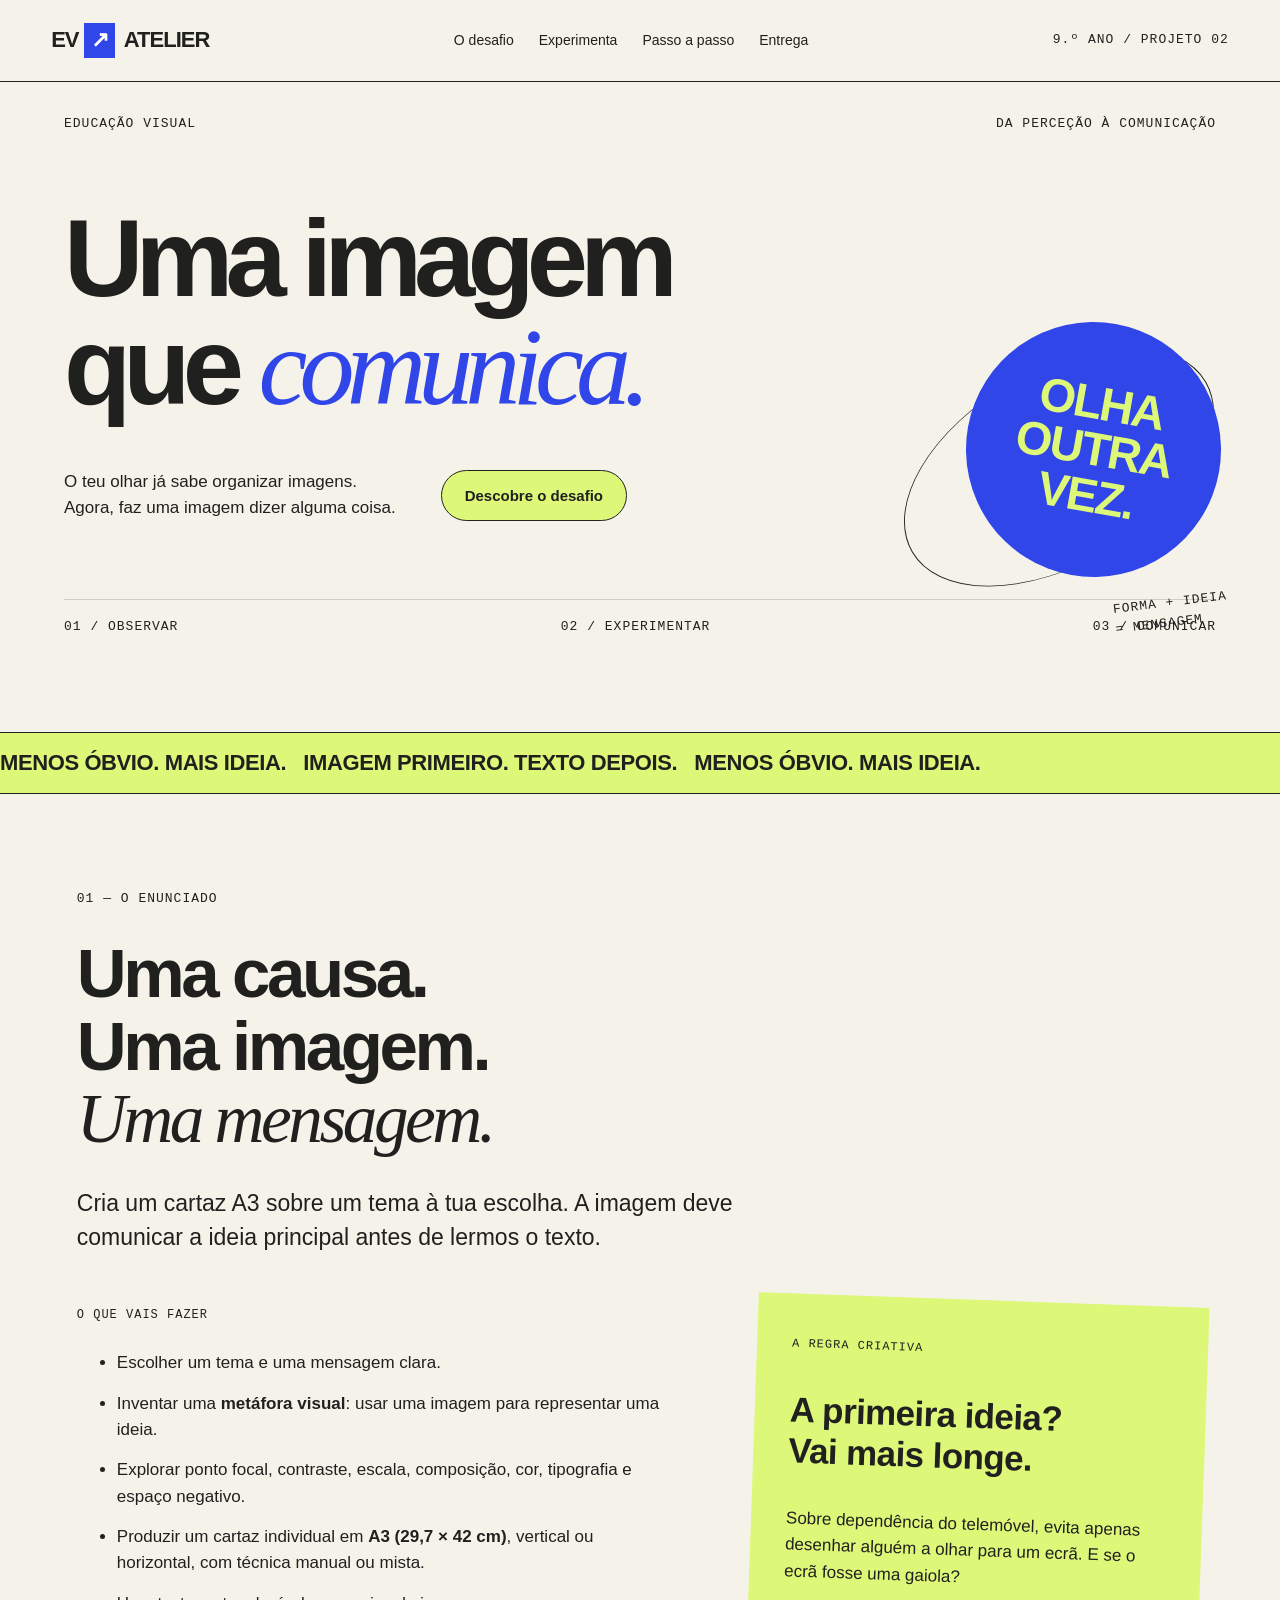
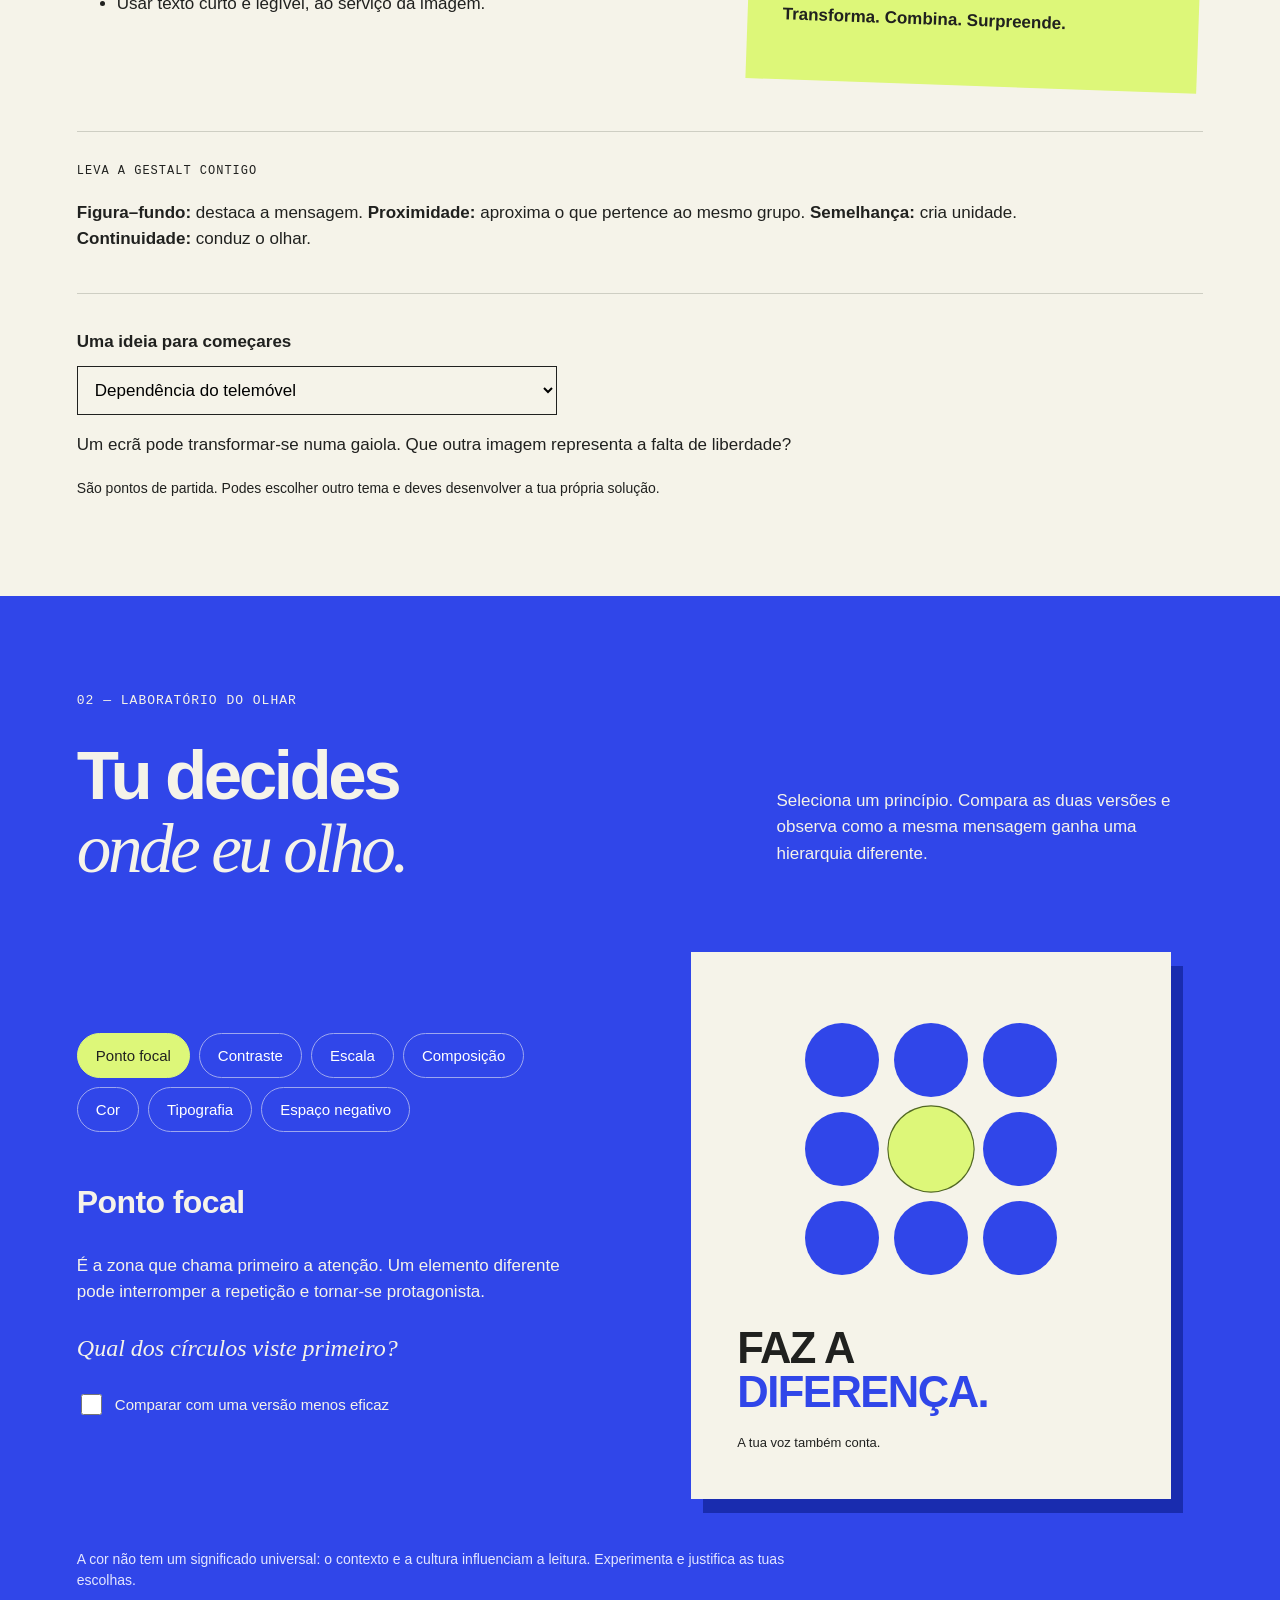
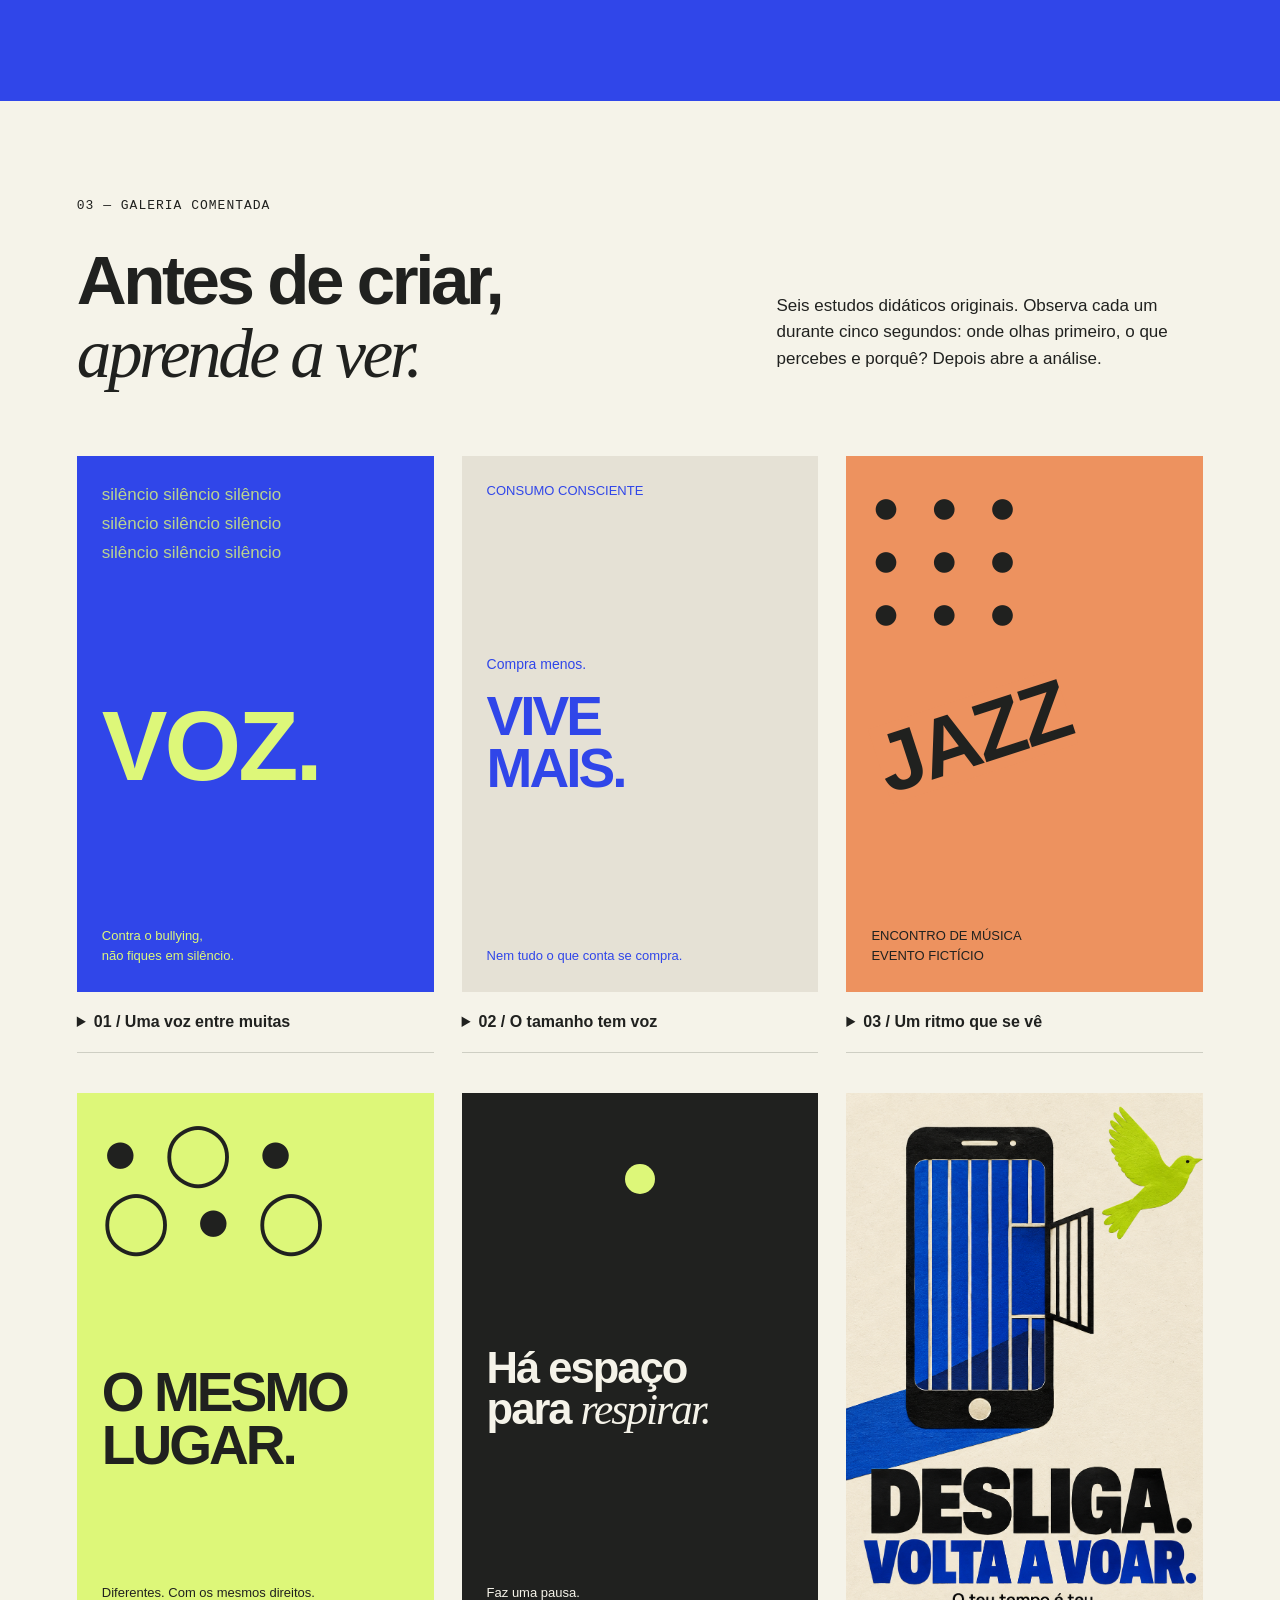
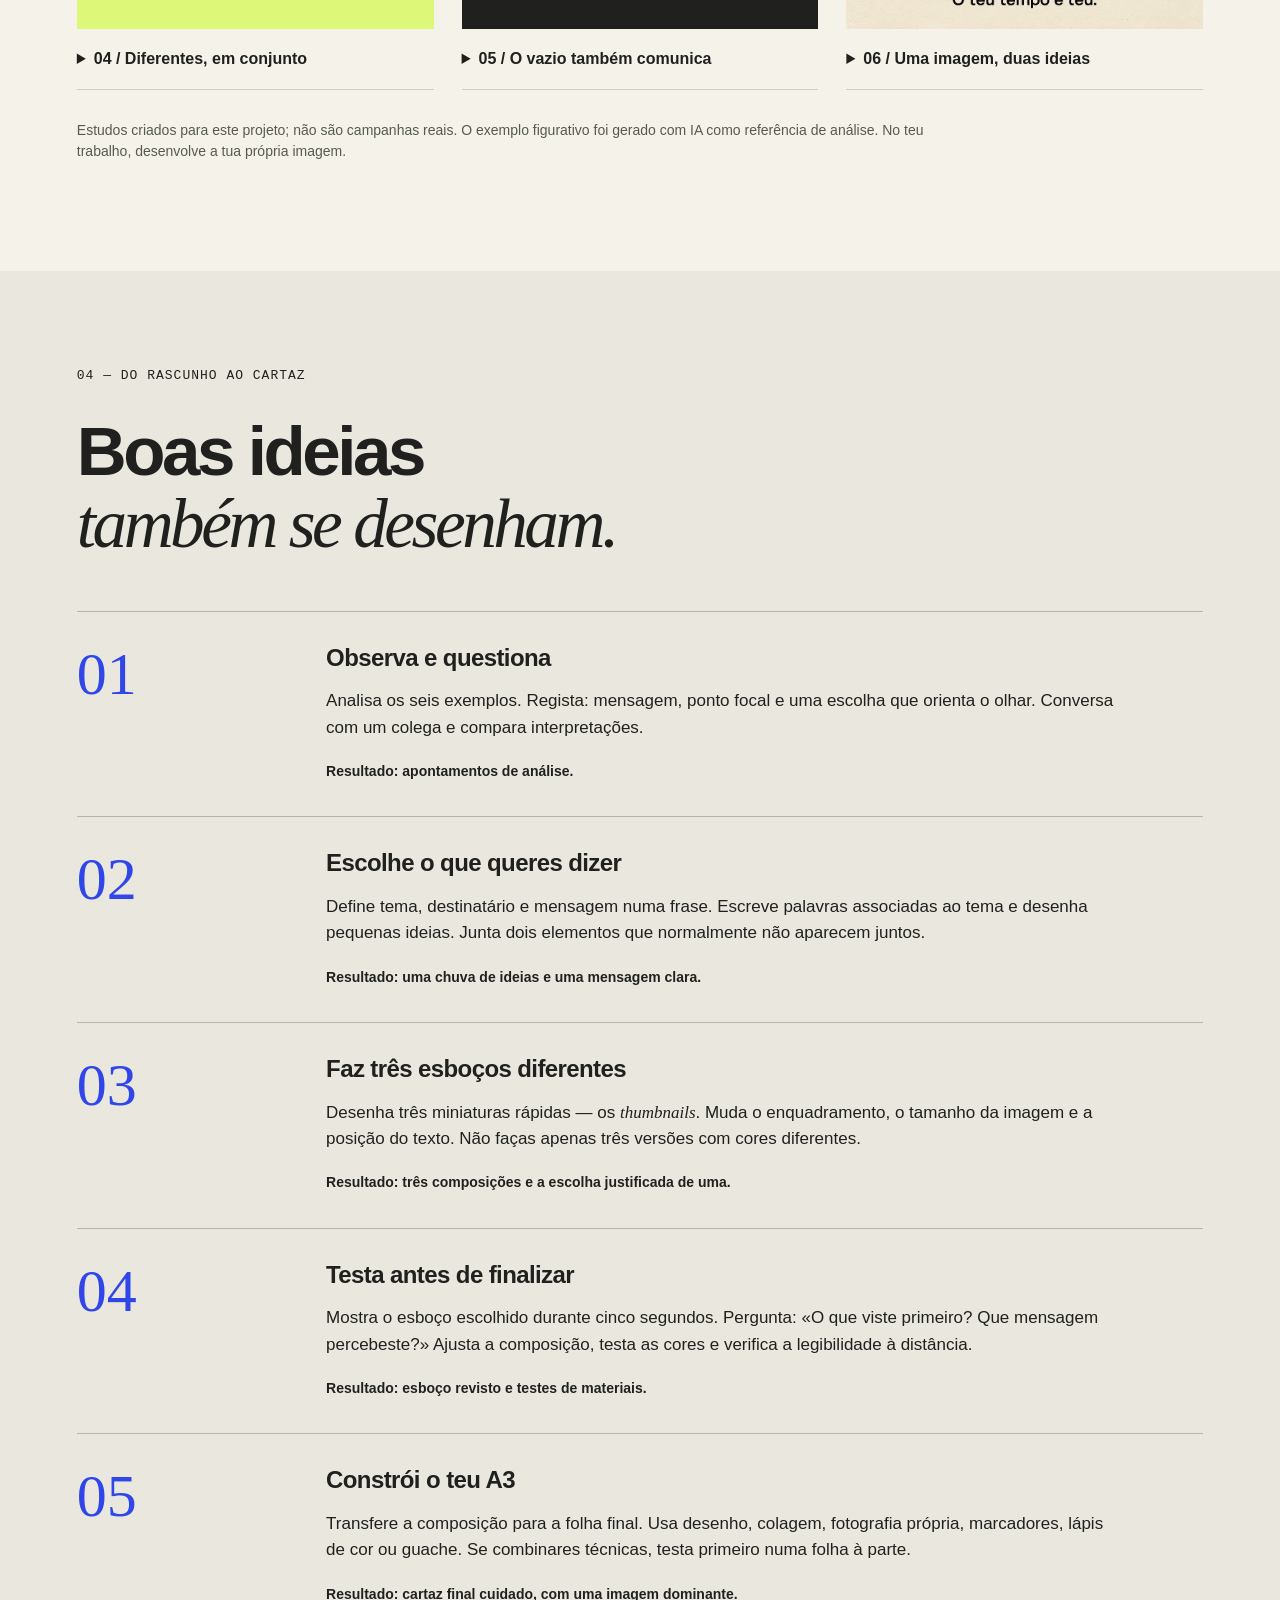
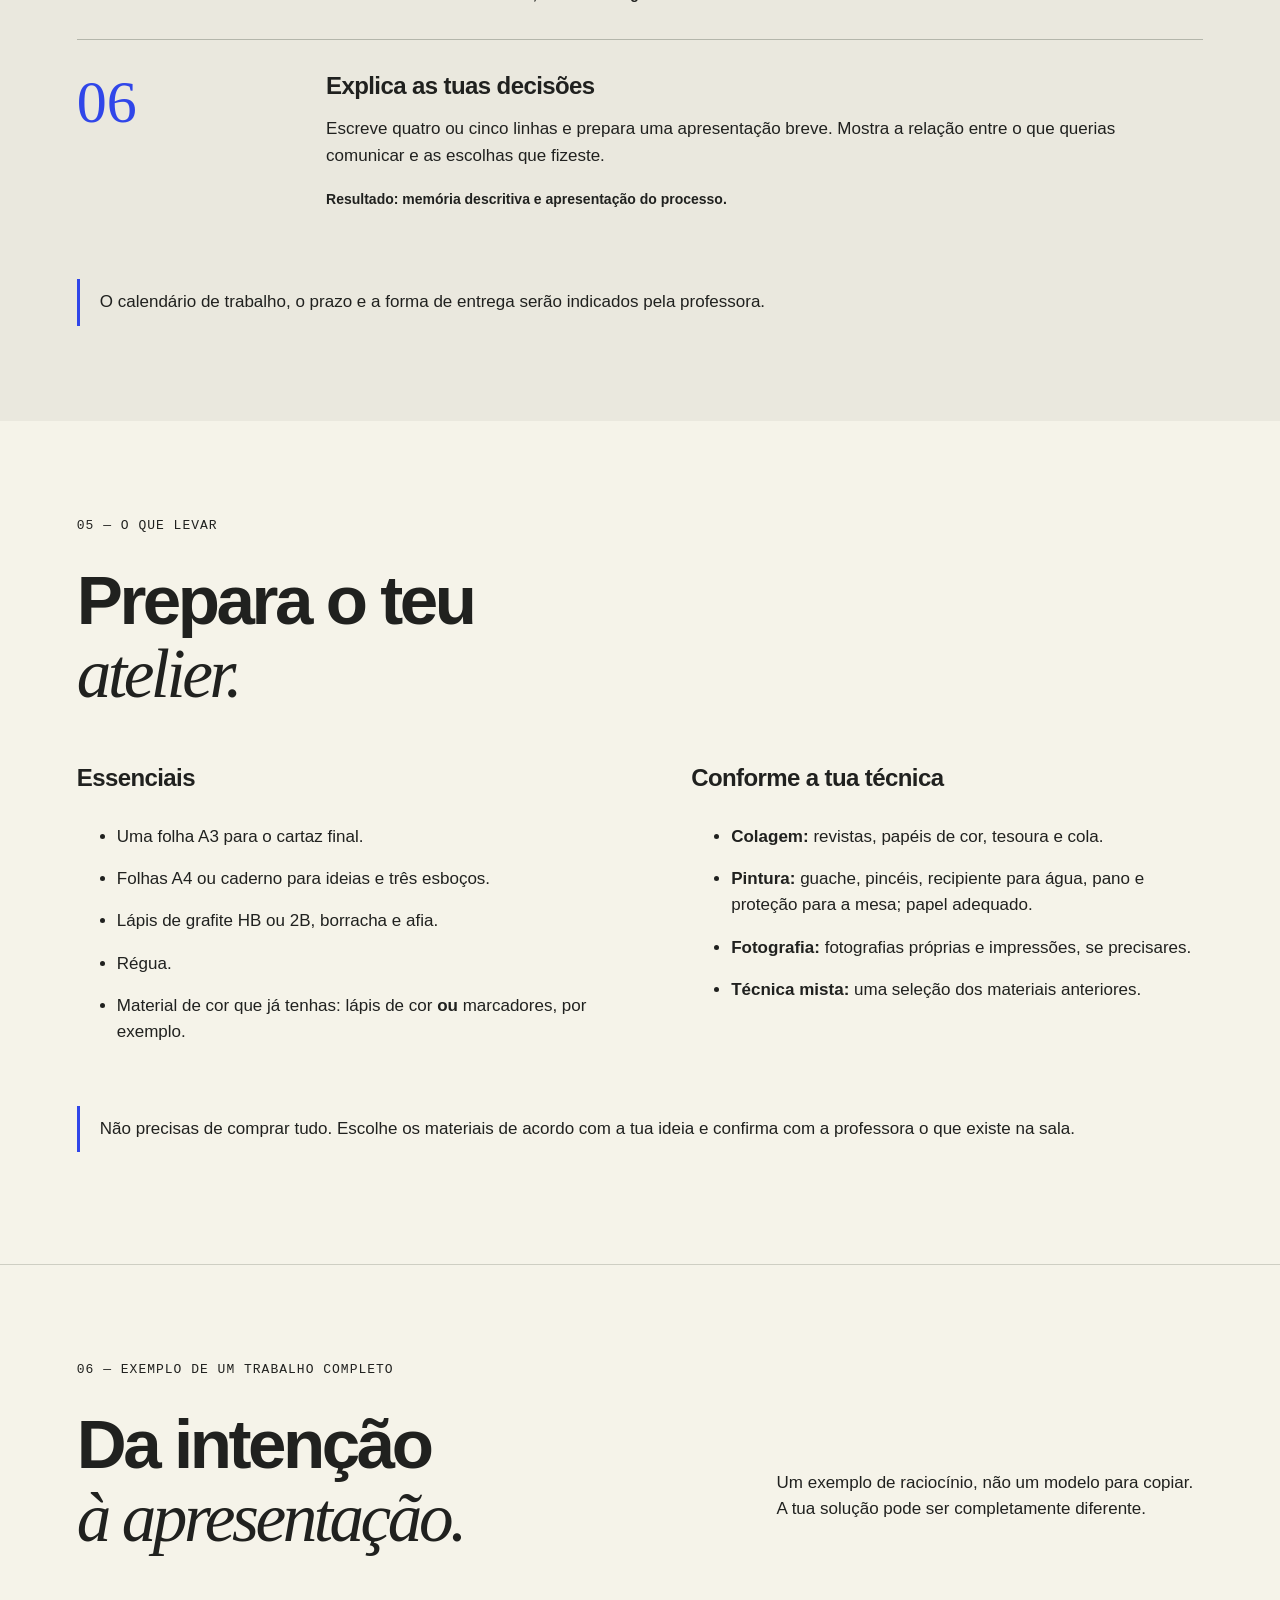
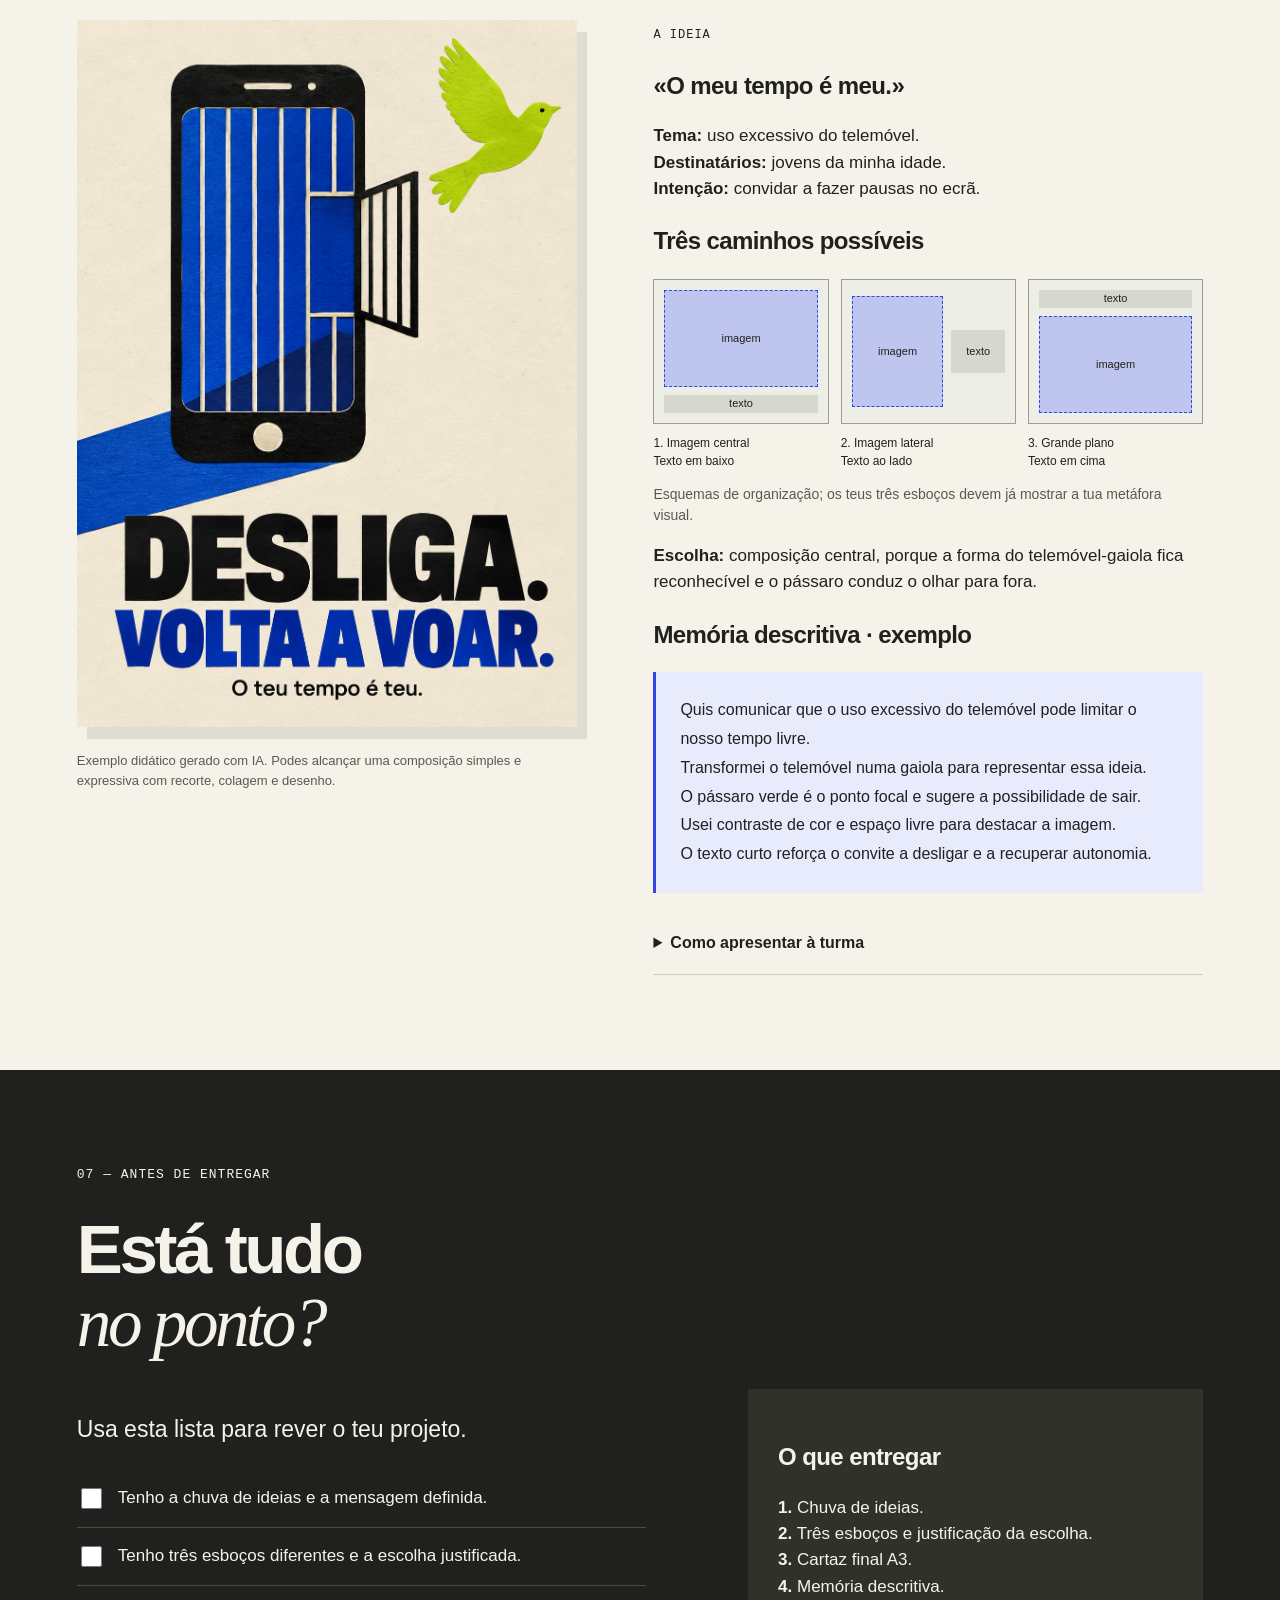
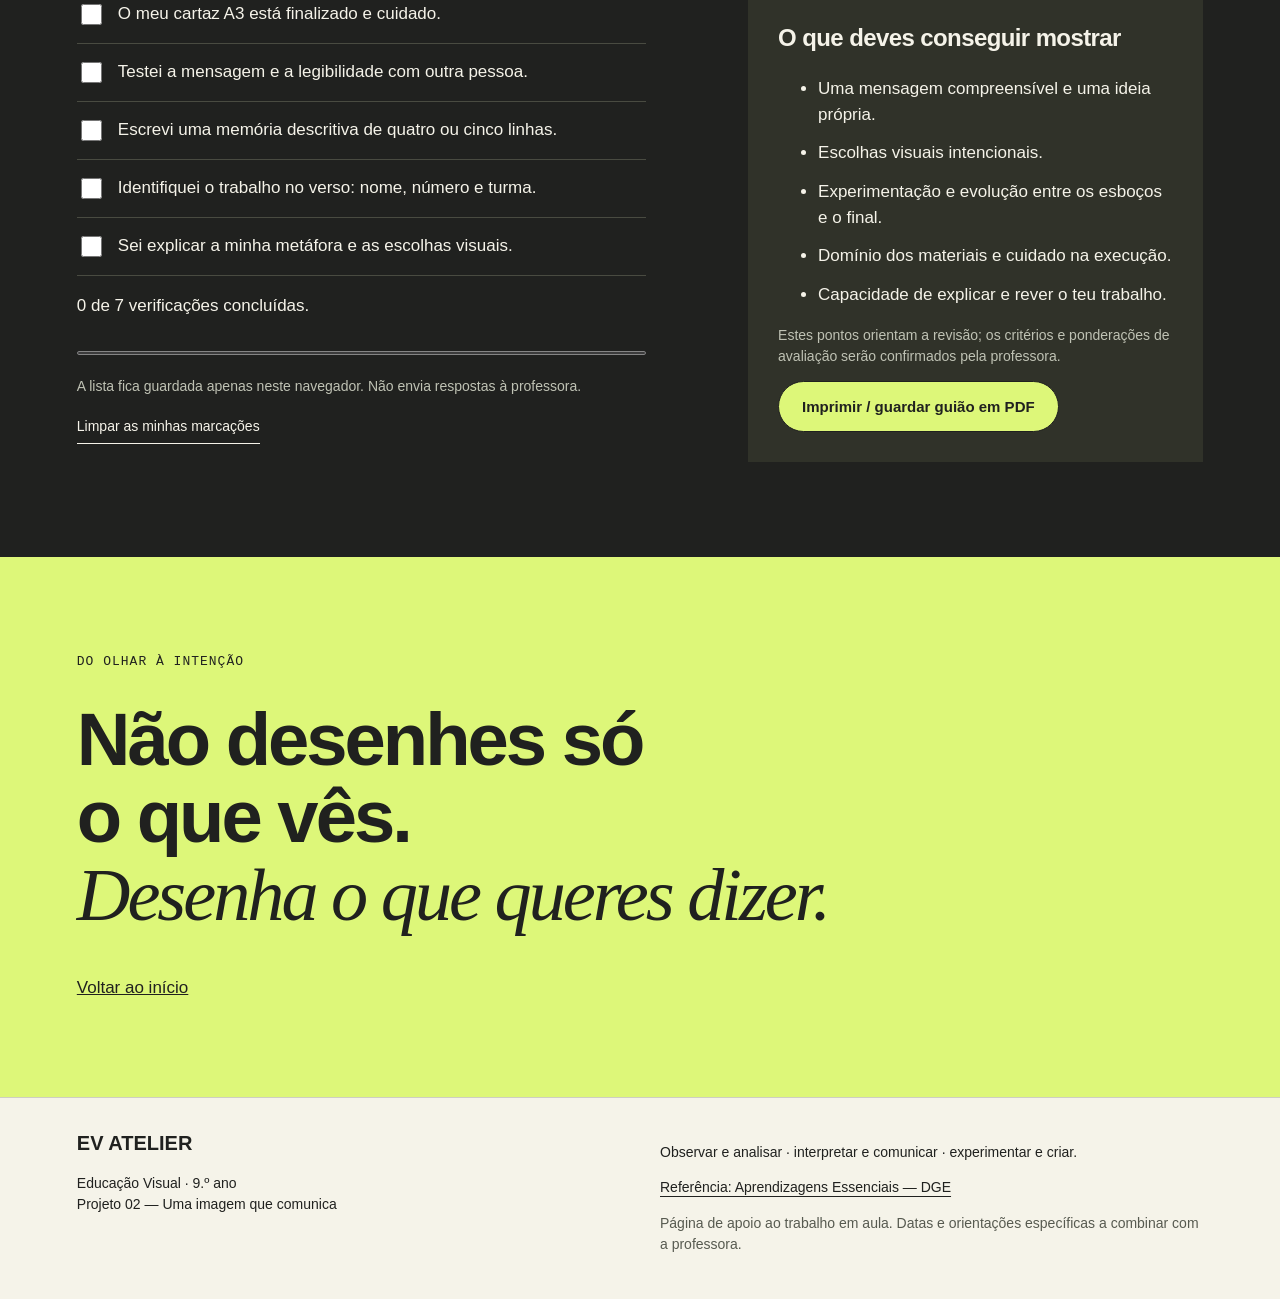
==== index.html @ 6bf54760 "Cria projeto interativo de comunicacao visual para o 9 ano" ====
<!doctype html><html lang="pt-PT"><head><meta charset="utf-8"><meta name="viewport" content="width=device-width, initial-scale=1"><meta name="description" content="Projeto de Educação Visual do 9.º ano: cria um cartaz com uma mensagem, explora a hierarquia visual e prepara a tua apresentação."><title>Uma imagem que comunica · EV 9.º</title><link rel="icon" href="data:image/svg+xml,%3Csvg xmlns='http://www.w3.org/2000/svg' viewBox='0 0 64 64'%3E%3Crect width='64' height='64' fill='%232f45ec'/%3E%3Ccircle cx='32' cy='32' r='17' fill='%23d8f36a'/%3E%3C/svg%3E"><link rel="stylesheet" href="style.css"><script src="app.js" defer></script></head><body><a class="skip" href="#desafio">Saltar para o enunciado</a><header><a class="brand" href="#inicio">EV<span>↗</span> ATELIER</a><nav aria-label="Navegação principal"><a href="#desafio">O desafio</a><a href="#laboratorio">Experimenta</a><a href="#percurso">Passo a passo</a><a href="#entrega">Entrega</a></nav><span class="year">9.º ANO / PROJETO 02</span></header><main><section id="inicio" class="hero"><div class="hero-meta"><span>EDUCAÇÃO VISUAL</span><span>DA PERCEÇÃO À COMUNICAÇÃO</span></div><h1>Uma imagem<br>que <em>comunica.</em></h1><div class="hero-bottom"><p>O teu olhar já sabe organizar imagens.<br>Agora, faz uma imagem dizer alguma coisa.</p><a class="button lime" href="#desafio">Descobre o desafio</a></div><div class="hero-art" aria-hidden="true"><span class="orbit"></span><span class="disc">OLHA<br>OUTRA<br>VEZ.</span><span class="small-note">FORMA + IDEIA<br>= MENSAGEM</span></div><div class="hero-foot"><span>01 / OBSERVAR</span><span>02 / EXPERIMENTAR</span><span>03 / COMUNICAR</span></div></section><div class="ticker" aria-hidden="true"><span>MENOS ÓBVIO. MAIS IDEIA. &nbsp; IMAGEM PRIMEIRO. TEXTO DEPOIS. &nbsp; MENOS ÓBVIO. MAIS IDEIA.</span></div><section id="desafio" class="section"><p class="eyebrow">01 — O ENUNCIADO</p><h2>Uma causa.<br>Uma imagem.<br><em>Uma mensagem.</em></h2><p class="lead">Cria um cartaz A3 sobre um tema à tua escolha. A imagem deve comunicar a ideia principal antes de lermos o texto.</p>
<div class="brief-grid"><div class="brief"><span class="tag">O QUE VAIS FAZER</span><ul><li>Escolher um tema e uma mensagem clara.</li><li>Inventar uma <strong>metáfora visual</strong>: usar uma imagem para representar uma ideia.</li><li>Explorar ponto focal, contraste, escala, composição, cor, tipografia e espaço negativo.</li><li>Produzir um cartaz individual em <strong>A3 (29,7 × 42 cm)</strong>, vertical ou horizontal, com técnica manual ou mista.</li><li>Usar texto curto e legível, ao serviço da imagem.</li></ul></div><aside class="rule"><span class="tag">A REGRA CRIATIVA</span><h3>A primeira ideia?<br>Vai mais longe.</h3><p>Sobre dependência do telemóvel, evita apenas desenhar alguém a olhar para um ecrã. E se o ecrã fosse uma gaiola?</p><p><strong>Transforma. Combina. Surpreende.</strong></p></aside></div>
<div class="gestalt"><span class="tag">LEVA A GESTALT CONTIGO</span><p><strong>Figura–fundo:</strong> destaca a mensagem. <strong>Proximidade:</strong> aproxima o que pertence ao mesmo grupo. <strong>Semelhança:</strong> cria unidade. <strong>Continuidade:</strong> conduz o olhar.</p></div>
<div class="theme-picker"><label for="theme">Uma ideia para começares</label><select id="theme"><option value="telemovel">Dependência do telemóvel</option><option value="ambiente">Ambiente</option><option value="bullying">Bullying</option><option value="igualdade">Igualdade</option><option value="consumo">Consumo</option><option value="musica">Música / evento fictício</option></select><p id="theme-idea" aria-live="polite">Um ecrã pode transformar-se numa gaiola. Que outra imagem representa a falta de liberdade?</p><small>São pontos de partida. Podes escolher outro tema e deves desenvolver a tua própria solução.</small></div></section>
<section id="laboratorio" class="section lab"><p class="eyebrow">02 — LABORATÓRIO DO OLHAR</p><div class="section-heading"><h2>Tu decides<br><em>onde eu olho.</em></h2><p>Seleciona um princípio. Compara as duas versões e observa como a mesma mensagem ganha uma hierarquia diferente.</p></div><div class="lab-layout"><div><div class="concepts" role="group" aria-label="Princípios de comunicação visual"><button class="active" aria-pressed="true" data-concept="foco">Ponto focal</button><button aria-pressed="false" data-concept="contraste">Contraste</button><button aria-pressed="false" data-concept="escala">Escala</button><button aria-pressed="false" data-concept="composicao">Composição</button><button aria-pressed="false" data-concept="cor">Cor</button><button aria-pressed="false" data-concept="tipo">Tipografia</button><button aria-pressed="false" data-concept="espaco">Espaço negativo</button></div><div class="concept-copy" aria-live="polite"><h3 id="concept-title">Ponto focal</h3><p id="concept-desc">É a zona que chama primeiro a atenção. Um elemento diferente pode interromper a repetição e tornar-se protagonista.</p><p id="concept-question" class="question">Qual dos círculos viste primeiro?</p></div><label class="toggle"><input id="before" type="checkbox"> Comparar com uma versão menos eficaz</label></div><div class="lab-poster" id="lab-poster" data-mode="foco" role="img" aria-label="Cartaz experimental: círculos azuis iguais, com um círculo maior em verde, e o texto Faz a diferença."><div class="dot-grid" aria-hidden="true"><i></i><i></i><i></i><i></i><i class="focus-dot"></i><i></i><i></i><i></i><i></i></div><div class="lab-title" aria-hidden="true">FAZ A<br><strong>DIFERENÇA.</strong></div><span class="lab-small" aria-hidden="true">A tua voz também conta.</span></div></div><p class="lab-note">A cor não tem um significado universal: o contexto e a cultura influenciam a leitura. Experimenta e justifica as tuas escolhas.</p></section>
<section id="exemplos" class="section"><p class="eyebrow">03 — GALERIA COMENTADA</p><div class="section-heading"><h2>Antes de criar,<br><em>aprende a ver.</em></h2><p>Seis estudos didáticos originais. Observa cada um durante cinco segundos: onde olhas primeiro, o que percebes e porquê? Depois abre a análise.</p></div><div class="gallery">
<article><div class="mini-poster p-one" role="img" aria-label="Cartaz azul com a palavra VOZ grande a verde e muitas palavras silêncio pequenas."><div class="whispers" aria-hidden="true">silêncio silêncio silêncio<br>silêncio silêncio silêncio<br>silêncio silêncio silêncio</div><strong aria-hidden="true">VOZ.</strong><span aria-hidden="true">Contra o bullying,<br>não fiques em silêncio.</span></div><details><summary>01 / Uma voz entre muitas</summary><p><strong>Mensagem:</strong> quebrar o silêncio perante o bullying. <strong>Olhar:</strong> a palavra «VOZ» destaca-se pela escala e pelo contraste. A repetição das palavras pequenas cria ritmo.</p><p><strong>Experimenta:</strong> se todas as palavras fossem grandes, qual se destacaria?</p></details></article>
<article><div class="mini-poster p-two" role="img" aria-label="Cartaz creme com a palavra MENOS pequena e a palavra MAIS muito grande em azul."><span aria-hidden="true">CONSUMO CONSCIENTE</span><div aria-hidden="true"><small>Compra menos.</small><strong>VIVE<br>MAIS.</strong></div><span aria-hidden="true">Nem tudo o que conta se compra.</span></div><details><summary>02 / O tamanho tem voz</summary><p><strong>Mensagem:</strong> valorizar experiências em vez de acumular objetos. <strong>Olhar:</strong> a escala define a ordem de leitura. O espaço livre deixa a frase respirar.</p><p><strong>Experimenta:</strong> aproxima todos os elementos das margens. A leitura melhora?</p></details></article>
<article><div class="mini-poster p-three" role="img" aria-label="Cartaz laranja com a palavra JAZZ em diagonal e círculos pretos repetidos."><div class="rhythm" aria-hidden="true">● ● ●<br>● ● ●<br>● ● ●</div><strong aria-hidden="true">JAZZ</strong><span aria-hidden="true">ENCONTRO DE MÚSICA<br>EVENTO FICTÍCIO</span></div><details><summary>03 / Um ritmo que se vê</summary><p><strong>Mensagem:</strong> anunciar um encontro de música. <strong>Olhar:</strong> a repetição cria ritmo; a diagonal sugere movimento. O texto secundário fica agrupado por proximidade.</p><p><strong>Experimenta:</strong> imagina a palavra na horizontal. Muda a sensação?</p></details></article>
<article><div class="mini-poster p-four" role="img" aria-label="Cartaz verde com círculos diferentes em duas filas e o título O mesmo lugar."><div class="equals" aria-hidden="true">● ◯ ●<br>◯ ● ◯</div><strong aria-hidden="true">O MESMO<br>LUGAR.</strong><span aria-hidden="true">Diferentes. Com os mesmos direitos.</span></div><details><summary>04 / Diferentes, em conjunto</summary><p><strong>Mensagem:</strong> igualdade de direitos. <strong>Olhar:</strong> círculos cheios e vazios ocupam espaços equivalentes. A estrutura regular comunica equilíbrio.</p><p><strong>Experimenta:</strong> o que comunicaria um círculo isolado fora do grupo?</p></details></article>
<article><div class="mini-poster p-five" role="img" aria-label="Cartaz escuro com um pequeno círculo verde, muito espaço vazio e o texto Há espaço para respirar."><span class="single-dot" aria-hidden="true"></span><strong aria-hidden="true">Há espaço<br>para <em>respirar.</em></strong><span aria-hidden="true">Faz uma pausa.</span></div><details><summary>05 / O vazio também comunica</summary><p><strong>Mensagem:</strong> reservar tempo para uma pausa. <strong>Olhar:</strong> um pequeno elemento ganha atenção por estar isolado. O espaço negativo faz parte da composição.</p><p><strong>Experimenta:</strong> se preenchesses o fundo com elementos, manterias a mesma sensação?</p></details></article>
<article><div class="mini-poster p-six"><img src="assets/cartaz-exemplo.png" loading="lazy" width="1024" height="1536" alt="Cartaz Desliga. Volta a voar. Um telemóvel transforma-se numa gaiola, de onde escapa um pássaro verde."></div><details><summary>06 / Uma imagem, duas ideias</summary><p><strong>Mensagem:</strong> recuperar tempo longe do ecrã. <strong>Metáfora:</strong> o telemóvel-gaiola associa o uso excessivo à perda de liberdade; a ave que sai sugere autonomia.</p><p><strong>Experimenta:</strong> tapa o texto. Que mensagem consegues interpretar?</p></details></article></div><p class="caption">Estudos criados para este projeto; não são campanhas reais. O exemplo figurativo foi gerado com IA como referência de análise. No teu trabalho, desenvolve a tua própria imagem.</p></section>
<section id="percurso" class="section process"><p class="eyebrow">04 — DO RASCUNHO AO CARTAZ</p><h2>Boas ideias<br><em>também se desenham.</em></h2><div class="steps">
<article><span>01</span><div><h3>Observa e questiona</h3><p>Analisa os seis exemplos. Regista: mensagem, ponto focal e uma escolha que orienta o olhar. Conversa com um colega e compara interpretações.</p><small>Resultado: apontamentos de análise.</small></div></article>
<article><span>02</span><div><h3>Escolhe o que queres dizer</h3><p>Define tema, destinatário e mensagem numa frase. Escreve palavras associadas ao tema e desenha pequenas ideias. Junta dois elementos que normalmente não aparecem juntos.</p><small>Resultado: uma chuva de ideias e uma mensagem clara.</small></div></article>
<article><span>03</span><div><h3>Faz três esboços diferentes</h3><p>Desenha três miniaturas rápidas — os <em>thumbnails</em>. Muda o enquadramento, o tamanho da imagem e a posição do texto. Não faças apenas três versões com cores diferentes.</p><small>Resultado: três composições e a escolha justificada de uma.</small></div></article>
<article><span>04</span><div><h3>Testa antes de finalizar</h3><p>Mostra o esboço escolhido durante cinco segundos. Pergunta: «O que viste primeiro? Que mensagem percebeste?» Ajusta a composição, testa as cores e verifica a legibilidade à distância.</p><small>Resultado: esboço revisto e testes de materiais.</small></div></article>
<article><span>05</span><div><h3>Constrói o teu A3</h3><p>Transfere a composição para a folha final. Usa desenho, colagem, fotografia própria, marcadores, lápis de cor ou guache. Se combinares técnicas, testa primeiro numa folha à parte.</p><small>Resultado: cartaz final cuidado, com uma imagem dominante.</small></div></article>
<article><span>06</span><div><h3>Explica as tuas decisões</h3><p>Escreve quatro ou cinco linhas e prepara uma apresentação breve. Mostra a relação entre o que querias comunicar e as escolhas que fizeste.</p><small>Resultado: memória descritiva e apresentação do processo.</small></div></article></div><div class="note">O calendário de trabalho, o prazo e a forma de entrega serão indicados pela professora.</div></section>
<section id="materiais" class="section materials"><p class="eyebrow">05 — O QUE LEVAR</p><h2>Prepara o teu<br><em>atelier.</em></h2><div class="material-grid"><div><h3>Essenciais</h3><ul><li>Uma folha A3 para o cartaz final.</li><li>Folhas A4 ou caderno para ideias e três esboços.</li><li>Lápis de grafite HB ou 2B, borracha e afia.</li><li>Régua.</li><li>Material de cor que já tenhas: lápis de cor <strong>ou</strong> marcadores, por exemplo.</li></ul></div><div><h3>Conforme a tua técnica</h3><ul><li><strong>Colagem:</strong> revistas, papéis de cor, tesoura e cola.</li><li><strong>Pintura:</strong> guache, pincéis, recipiente para água, pano e proteção para a mesa; papel adequado.</li><li><strong>Fotografia:</strong> fotografias próprias e impressões, se precisares.</li><li><strong>Técnica mista:</strong> uma seleção dos materiais anteriores.</li></ul></div></div><p class="note">Não precisas de comprar tudo. Escolhe os materiais de acordo com a tua ideia e confirma com a professora o que existe na sala.</p></section>
<section id="final" class="section final-example"><p class="eyebrow">06 — EXEMPLO DE UM TRABALHO COMPLETO</p><div class="section-heading"><h2>Da intenção<br><em>à apresentação.</em></h2><p>Um exemplo de raciocínio, não um modelo para copiar. A tua solução pode ser completamente diferente.</p></div><div class="final-grid"><figure><img src="assets/cartaz-exemplo.png" loading="lazy" width="1024" height="1536" alt="Exemplo final: telemóvel-gaiola com pássaro a sair e o slogan Desliga. Volta a voar."><figcaption>Exemplo didático gerado com IA. Podes alcançar uma composição simples e expressiva com recorte, colagem e desenho.</figcaption></figure><div><span class="tag">A IDEIA</span><h3>«O meu tempo é meu.»</h3><p><strong>Tema:</strong> uso excessivo do telemóvel.<br><strong>Destinatários:</strong> jovens da minha idade.<br><strong>Intenção:</strong> convidar a fazer pausas no ecrã.</p><h3>Três caminhos possíveis</h3><div class="thumbnails" aria-label="Esquemas de três possíveis composições"><div><div class="wire w1"><i>imagem</i><b>texto</b></div><small>1. Imagem central<br>Texto em baixo</small></div><div><div class="wire w2"><i>imagem</i><b>texto</b></div><small>2. Imagem lateral<br>Texto ao lado</small></div><div><div class="wire w3"><i>imagem</i><b>texto</b></div><small>3. Grande plano<br>Texto em cima</small></div></div><p class="caption">Esquemas de organização; os teus três esboços devem já mostrar a tua metáfora visual.</p><p><strong>Escolha:</strong> composição central, porque a forma do telemóvel-gaiola fica reconhecível e o pássaro conduz o olhar para fora.</p><h3>Memória descritiva · exemplo</h3><blockquote>Quis comunicar que o uso excessivo do telemóvel pode limitar o nosso tempo livre.<br>Transformei o telemóvel numa gaiola para representar essa ideia.<br>O pássaro verde é o ponto focal e sugere a possibilidade de sair.<br>Usei contraste de cor e espaço livre para destacar a imagem.<br>O texto curto reforça o convite a desligar e a recuperar autonomia.</blockquote><details><summary>Como apresentar à turma</summary><ol><li>Mostra o cartaz e diz a mensagem em uma frase.</li><li>Identifica o ponto focal e explica a metáfora.</li><li>Mostra os três esboços e justifica a escolha.</li><li>Explica uma alteração que fizeste depois do teste.</li><li>Refere a técnica, os materiais e uma dificuldade que resolveste.</li></ol></details></div></div></section>
<section id="entrega" class="section delivery"><p class="eyebrow">07 — ANTES DE ENTREGAR</p><h2>Está tudo<br><em>no ponto?</em></h2><div class="delivery-grid"><div><p class="lead">Usa esta lista para rever o teu projeto.</p><div class="checklist"><label><input type="checkbox" data-check="ideias"> Tenho a chuva de ideias e a mensagem definida.</label><label><input type="checkbox" data-check="esbocos"> Tenho três esboços diferentes e a escolha justificada.</label><label><input type="checkbox" data-check="cartaz"> O meu cartaz A3 está finalizado e cuidado.</label><label><input type="checkbox" data-check="mensagem"> Testei a mensagem e a legibilidade com outra pessoa.</label><label><input type="checkbox" data-check="memoria"> Escrevi uma memória descritiva de quatro ou cinco linhas.</label><label><input type="checkbox" data-check="nome"> Identifiquei o trabalho no verso: nome, número e turma.</label><label><input type="checkbox" data-check="oral"> Sei explicar a minha metáfora e as escolhas visuais.</label></div><p id="progress-text" aria-live="polite">0 de 7 verificações concluídas.</p><progress id="progress" value="0" max="7" aria-label="Progresso da revisão"></progress><p class="caption">A lista fica guardada apenas neste navegador. Não envia respostas à professora.</p><button class="text-button" id="reset">Limpar as minhas marcações</button></div><aside><h3>O que entregar</h3><p><strong>1.</strong> Chuva de ideias.<br><strong>2.</strong> Três esboços e justificação da escolha.<br><strong>3.</strong> Cartaz final A3.<br><strong>4.</strong> Memória descritiva.</p><h3>O que deves conseguir mostrar</h3><ul><li>Uma mensagem compreensível e uma ideia própria.</li><li>Escolhas visuais intencionais.</li><li>Experimentação e evolução entre os esboços e o final.</li><li>Domínio dos materiais e cuidado na execução.</li><li>Capacidade de explicar e rever o teu trabalho.</li></ul><p class="caption">Estes pontos orientam a revisão; os critérios e ponderações de avaliação serão confirmados pela professora.</p><button class="button lime" id="print">Imprimir / guardar guião em PDF</button></aside></div></section>
<section class="section closing"><p class="eyebrow">DO OLHAR À INTENÇÃO</p><p class="closing-title">Não desenhes só<br>o que vês.<br><em>Desenha o que queres dizer.</em></p><a href="#inicio">Voltar ao início</a></section></main><footer><div><strong>EV ATELIER</strong><p>Educação Visual · 9.º ano<br>Projeto 02 — Uma imagem que comunica</p></div><div><p>Observar e analisar · interpretar e comunicar · experimentar e criar.</p><a href="https://curriculonacional.dge.mec.pt/organizacao-curricular/educacao-visual-9o-ano" target="_blank" rel="noopener noreferrer">Referência: Aprendizagens Essenciais — DGE</a><p class="caption">Página de apoio ao trabalho em aula. Datas e orientações específicas a combinar com a professora.</p></div></footer></body></html>
---- style.css ----
:root{--paper:#f5f3e9;--ink:#20211f;--blue:#3046e9;--lime:#ddf779;--line:#cecec3}*{box-sizing:border-box}html{scroll-behavior:smooth;scroll-padding-top:90px}body{margin:0;background:var(--paper);color:var(--ink);font-family:Arial,Helvetica,sans-serif;font-size:17px;line-height:1.55}a{color:inherit}button,input,select{font:inherit}button,a,input,select,summary{touch-action:manipulation}button,.button{cursor:pointer}a:focus-visible,button:focus-visible,input:focus-visible,select:focus-visible,summary:focus-visible{outline:3px solid #ef7d46;outline-offset:5px}header{height:82px;display:flex;align-items:center;justify-content:space-between;padding:0 4vw;border-bottom:1px solid var(--ink);background:var(--paper);position:relative;z-index:5}.brand{text-decoration:none;font-weight:900;letter-spacing:-1px;font-size:22px}.brand span{display:inline-block;background:var(--blue);color:white;padding:0 7px;margin:0 5px}nav{display:flex;gap:25px}nav a{text-decoration:none;font-size:14px}.year,.eyebrow,.hero-meta,.hero-foot,.small-note{font-family:monospace;font-size:13px;letter-spacing:1px}.hero{padding:32px 5vw 0;position:relative;overflow:hidden;min-height:650px}.hero-meta{display:flex;justify-content:space-between}h1{font-size:clamp(64px,8.6vw,136px);letter-spacing:-.072em;line-height:.98;font-weight:800;margin:70px 0 30px;position:relative;z-index:2;max-width:1000px}em{font-family:Georgia,serif;font-weight:400}h1 em{color:var(--blue)}.hero-bottom{display:flex;gap:45px;align-items:center;position:relative;z-index:2;padding-bottom:60px}.hero-bottom p{max-width:440px}.button{display:inline-flex;justify-content:center;align-items:center;text-decoration:none;background:var(--ink);color:white;border:1px solid var(--ink);border-radius:99px;padding:13px 23px;font-size:15px;font-weight:700}.lime{background:var(--lime);color:var(--ink)}.hero-art{position:absolute;right:4vw;top:215px;width:340px;height:340px;pointer-events:none}.disc{position:absolute;right:8px;top:25px;display:grid;align-content:center;text-align:center;width:255px;height:255px;border-radius:50%;background:var(--blue);color:var(--lime);font-size:47px;font-weight:900;line-height:.98;letter-spacing:-2px;transform:rotate(10deg)}.orbit{position:absolute;inset:0;border:1px solid var(--ink);border-radius:50%;transform:rotate(-30deg) scaleY(.57)}.small-note{position:absolute;bottom:4px;right:0;transform:rotate(-7deg)}.hero-foot{display:flex;justify-content:space-between;border-top:1px solid var(--line);padding:17px 0}.ticker{overflow:hidden;background:var(--lime);border-block:1px solid var(--ink);padding:13px 0;white-space:nowrap;font-size:22px;font-weight:700;letter-spacing:-.4px}.ticker span{display:block;width:max-content;animation:marquee 35s linear infinite}@keyframes marquee{to{transform:translateX(-25%)}}.section{padding:95px 6vw;scroll-margin-top:20px}.eyebrow{margin:0 0 28px}h2{font-size:clamp(42px,5.4vw,78px);line-height:1.05;letter-spacing:-.05em;margin:0 0 30px}h3{font-size:24px;line-height:1.15;letter-spacing:-.6px}.lead{font-size:23px;line-height:1.5;max-width:720px}footer{padding:30px 6vw;border-top:1px solid var(--line)}.skip{position:absolute;left:15px;top:-80px;z-index:20;background:white;padding:10px}.skip:focus{top:10px}@media(min-width:1500px){.hero{min-height:760px}.hero-art{top:270px;right:6vw}}@media(max-width:1050px){.year{display:none}.hero-art{opacity:.22;right:-90px}.hero-bottom{gap:20px}h1{font-size:90px}}@media(max-width:650px){header{height:auto;min-height:90px;flex-wrap:wrap;gap:15px;padding:15px 5vw}nav{gap:18px;flex-wrap:wrap}nav a{font-size:13px}.hero{padding-top:24px;min-height:600px}.hero-meta span:last-child{display:none}h1{font-size:62px;margin-top:80px}.hero-bottom{align-items:flex-start;flex-direction:column;padding-bottom:40px}.hero-art{top:120px;right:-160px}.hero-foot{font-size:10px;letter-spacing:0}.section{padding:65px 6vw}.lead{font-size:20px}.ticker{font-size:18px}}@media(prefers-reduced-motion:reduce){html{scroll-behavior:auto}*,*::before,*::after{animation:none!important;transition:none!important}}
.tag{font:12px monospace;letter-spacing:1px}.brief-grid{display:grid;grid-template-columns:1.3fr 1fr;gap:7vw;margin:45px 0}.brief li{padding:7px 0}.rule{background:var(--lime);padding:35px;transform:rotate(2deg)}.rule h3{font-size:35px}.gestalt{border-block:1px solid var(--line);padding:24px 0}.gestalt p{max-width:1000px}.theme-picker{margin-top:35px;max-width:850px}.theme-picker label{display:block;font-weight:bold;margin-bottom:10px}select{width:100%;max-width:480px;padding:13px;background:transparent;border:1px solid var(--ink);border-radius:0}small,.caption{font-size:14px;line-height:1.5}.caption{color:#575a50}.section-heading{display:grid;grid-template-columns:1.4fr 1fr;gap:8vw;align-items:center;margin-bottom:36px}.section-heading p{max-width:460px}.lab{background:var(--blue);color:var(--paper)}.lab-layout{display:grid;grid-template-columns:1fr 1fr;gap:8vw;align-items:center}.concepts{display:flex;gap:9px;flex-wrap:wrap}.concepts button{border:1px solid #9da6ef;border-radius:30px;padding:10px 18px;background:transparent;color:white;font-size:15px}.concepts button.active{background:var(--lime);color:var(--ink);border-color:var(--lime)}.concept-copy{min-height:230px;padding-top:20px}.concept-copy h3{font-size:32px}.question{font-family:Georgia,serif;font-size:24px;font-style:italic}.toggle{display:flex;gap:10px;align-items:center;font-size:15px}.toggle input,.checklist input{width:21px;height:21px;flex-shrink:0;accent-color:var(--blue)}.lab-poster{background:var(--paper);color:var(--ink);padding:9%;aspect-ratio:1/1.14;max-width:480px;box-shadow:12px 14px 0 #192caf;display:flex;flex-direction:column;justify-content:space-between;transition:background .3s,color .3s}.dot-grid{display:grid;grid-template-columns:repeat(3,1fr);gap:15px;width:65%;margin:auto}.dot-grid i{aspect-ratio:1;background:var(--blue);border-radius:50%;transition:all .35s}.dot-grid .focus-dot{background:var(--lime);box-shadow:0 0 0 1px #526823;transform:scale(1.15)}.lab-title{font-size:clamp(25px,3.4vw,47px);line-height:1.02;font-weight:800;letter-spacing:-1.5px;margin-top:25px}.lab-title strong{color:var(--blue)}.lab-small{font-size:13px;margin-top:18px}.lab-poster.before .focus-dot{background:var(--blue);transform:none;box-shadow:none}.lab-poster[data-mode="contraste"]{background:#20211f;color:white}.lab-poster[data-mode="contraste"] .dot-grid i{background:#62655a}.lab-poster[data-mode="contraste"] .focus-dot{background:var(--lime)}.lab-poster[data-mode="contraste"] .lab-title strong{color:var(--lime)}.lab-poster[data-mode="contraste"].before{background:#dddcd3;color:#77796d}.lab-poster[data-mode="contraste"].before .lab-title strong{color:#77796d}.lab-poster[data-mode="contraste"].before .dot-grid i{background:#abae9c}.lab-poster[data-mode="escala"] .focus-dot{transform:scale(1.7);background:var(--blue);box-shadow:none}.lab-poster[data-mode="escala"].before .focus-dot{transform:none}.lab-poster[data-mode="composicao"] .dot-grid{margin:0 0 auto auto;width:58%}.lab-poster[data-mode="composicao"] .lab-title{width:90%;align-self:flex-start}.lab-poster[data-mode="composicao"].before .dot-grid{margin:auto}.lab-poster[data-mode="composicao"].before .lab-title{text-align:center;align-self:center;transform:rotate(-9deg)}.lab-poster[data-mode="cor"]{background:#f5d6bd}.lab-poster[data-mode="cor"] .dot-grid i{background:#ad4722}.lab-poster[data-mode="cor"] .focus-dot{background:#1b655f}.lab-poster[data-mode="cor"] .lab-title strong{color:#9b3b1c}.lab-poster[data-mode="cor"].before{background:#dce8ee}.lab-poster[data-mode="cor"].before .dot-grid i{background:#3d587d}.lab-poster[data-mode="cor"].before .focus-dot{background:#8596b0}.lab-poster[data-mode="cor"].before .lab-title strong{color:#3d587d}.lab-poster[data-mode="tipo"] .lab-title{font-weight:900}.lab-poster[data-mode="tipo"].before .lab-title{font-family:Georgia,serif;font-size:26px;font-weight:400;letter-spacing:5px;line-height:1.8}.lab-poster[data-mode="espaco"] .dot-grid{width:40%}.lab-poster[data-mode="espaco"].before{padding:3%}.lab-poster[data-mode="espaco"].before .dot-grid{width:90%}.lab-poster[data-mode="espaco"].before .lab-title{margin-top:0}.lab-note{margin-top:50px;font-size:14px;max-width:760px;color:#e3e6ff}.gallery{display:grid;grid-template-columns:repeat(3,1fr);gap:40px 28px}.mini-poster{aspect-ratio:2/3;overflow:hidden;display:flex;flex-direction:column;justify-content:space-between;padding:25px;position:relative}.mini-poster>span{font-size:13px}.mini-poster strong{font-size:clamp(36px,4.3vw,66px);line-height:.95;letter-spacing:-3px}.p-one{background:var(--blue);color:var(--lime)}.whispers{font-size:17px;line-height:1.7;opacity:.8}.p-one strong{font-size:clamp(65px,7.7vw,110px)}.p-two{background:#e5e1d5;color:var(--blue)}.p-two small{display:block;margin-bottom:15px}.p-two strong{display:block}.p-three{background:#ed925f}.rhythm{font-size:48px;line-height:1.1;letter-spacing:8px}.p-three strong{position:absolute;top:45%;left:8%;font-size:clamp(52px,6.5vw,100px);transform:rotate(-18deg);background:#ed925f}.p-four{background:var(--lime)}.equals{font-size:clamp(36px,4.8vw,68px);letter-spacing:4px;line-height:1.1}.p-five{background:var(--ink);color:var(--paper)}.p-five strong{font-size:clamp(32px,3.4vw,52px);letter-spacing:-2px}.single-dot{background:var(--lime);border-radius:50%;width:30px;height:30px;align-self:center;margin-top:15%}.p-six{padding:0;background:var(--paper)}.p-six img{width:100%;height:100%;object-fit:cover}summary{cursor:pointer;padding:18px 0;font-size:16px;font-weight:bold;border-bottom:1px solid var(--line)}details p{font-size:15px}details[open] summary{color:var(--blue)}.gallery+.caption{margin-top:30px;max-width:850px}.process{background:#eae8de}.steps{margin-top:50px}.steps article{border-top:1px solid #b4b6ab;padding:32px 0;display:grid;grid-template-columns:1fr 4fr;gap:30px}.steps article>span{font-size:60px;line-height:1;color:var(--blue);font-family:Georgia,serif}.steps h3{margin:0 0 15px}.steps p{max-width:800px}.steps small{font-weight:700}.note{border-left:3px solid var(--blue);padding:10px 20px;margin-top:35px}.material-grid{display:grid;grid-template-columns:1fr 1fr;gap:8vw}.material-grid li{padding:8px 0}.materials{border-bottom:1px solid var(--line)}.final-grid{display:grid;grid-template-columns:1fr 1.1fr;gap:6vw;align-items:start}.final-grid figure{margin:0;position:sticky;top:35px}.final-grid figure img{width:100%;height:auto;display:block;box-shadow:10px 12px 0 #deddd2}.final-grid figcaption{font-size:13px;margin-top:24px;color:#575a50}.final-grid h3{margin-top:25px}.thumbnails{display:grid;grid-template-columns:repeat(3,1fr);gap:12px}.wire{height:145px;border:1px solid #9c9e94;position:relative;display:flex;padding:10px;gap:8px;font-size:11px;background:#edeee5}.wire i{background:#bec5ee;border:1px dashed var(--blue);display:grid;place-items:center;font-style:normal}.wire b{background:#d6d8ce;font-weight:400;display:grid;place-items:center}.w1{flex-direction:column}.w1 i{flex:1}.w1 b{height:18px}.w2{align-items:center}.w2 i{width:60%;height:90%}.w2 b{width:35%;height:35%}.w3{flex-direction:column-reverse}.w3 i{flex:1}.w3 b{height:18px}.thumbnails small{display:block;margin-top:10px;font-size:12px}blockquote{margin:20px 0;padding:24px;background:#e7ebfc;border-left:3px solid var(--blue);font-size:16px;line-height:1.8}.delivery{background:var(--ink);color:var(--paper)}.delivery-grid{display:grid;grid-template-columns:1.25fr 1fr;gap:8vw}.checklist label{display:flex;align-items:flex-start;gap:13px;padding:15px 0;border-bottom:1px solid #494b41;cursor:pointer}.checklist input{accent-color:var(--lime);margin-top:3px}.checklist label:has(input:checked){color:var(--lime)}.delivery aside{background:#303229;padding:30px}.delivery .caption{color:#bfc2b4}.delivery li{margin-bottom:12px}progress{width:100%;height:8px;accent-color:var(--lime)}.text-button{background:none;color:inherit;border:0;border-bottom:1px solid;padding:5px 0;font-size:14px}.closing{background:var(--lime)}.closing-title{font-size:clamp(38px,5.8vw,88px);font-weight:800;line-height:1.05;letter-spacing:-3px;margin:25px 0 40px}footer{display:grid;grid-template-columns:1fr 1fr;gap:40px;font-size:14px}footer strong{font-size:20px}footer a{text-underline-offset:4px}body{overflow-x:clip}@media(max-width:900px){.gallery{grid-template-columns:repeat(2,1fr)}.mini-poster strong{font-size:60px}.p-one strong{font-size:100px}.p-three strong{font-size:85px}.equals{font-size:56px}.final-grid{gap:30px}.brief-grid{gap:30px}.lab-layout{gap:35px}.lab-title{font-size:33px}.lab-poster{padding:8%}}@media(max-width:650px){.section-heading,.brief-grid,.lab-layout,.material-grid,.final-grid,.delivery-grid,footer{grid-template-columns:1fr;gap:25px}.section-heading{margin-bottom:25px}.section-heading h2{margin-bottom:0}.rule{transform:none}.lab-poster{width:100%;margin:5px auto;max-width:390px;aspect-ratio:1/1.1}.lab-title{font-size:38px}.concept-copy{min-height:215px}.gallery{gap:28px 16px}.mini-poster{padding:16px}.mini-poster strong{font-size:34px;letter-spacing:-1.5px}.mini-poster>span{font-size:10px;line-height:1.3}.whispers{font-size:10px}.p-one strong{font-size:53px}.rhythm{font-size:28px;letter-spacing:1px}.p-three strong{font-size:46px}.equals{font-size:30px;letter-spacing:1px}.p-five strong{font-size:26px}.p-six{padding:0}.gallery summary{font-size:14px}.steps article{grid-template-columns:45px 1fr;gap:20px}.steps article>span{font-size:38px}.final-grid figure{position:static;max-width:390px;margin:auto}.delivery aside{padding:25px}.closing-title{letter-spacing:-1.6px}}@media(max-width:350px){.gallery{grid-template-columns:1fr}.mini-poster strong{font-size:50px}h1{font-size:52px}.lab-title{font-size:30px}}@media print{html{scroll-behavior:auto}body{background:white;font-size:11pt;color:black}.skip,header,.hero,.ticker,.lab,.gallery,.closing,.theme-picker,#exemplos,.hero-art,button,.lab-note{display:none!important}.section{padding:14px 0;break-inside:auto}h2{font-size:24pt;line-height:1.1}h3{font-size:15pt}.eyebrow{font-size:9pt;margin-bottom:12px}.lead{font-size:13pt}.brief-grid,.section-heading,.final-grid,.delivery-grid,.material-grid{gap:20px;margin:15px 0}.rule{transform:none;padding:15px}.steps article{padding:10px 0;break-inside:avoid}.steps article>span{font-size:24pt}.steps p{margin:5px 0}.process,.delivery,.closing,.delivery aside{background:white;color:black}.delivery .caption{color:#555}.delivery aside{padding:0}.final-grid figure{position:static;max-width:240px}.final-grid figure img{box-shadow:none}.final-grid{grid-template-columns:1fr 1.5fr}.checklist label{padding:7px 0;border-color:#ccc}.checklist label:has(input:checked){color:black}details>ol{display:block}details{content-visibility:visible}footer{font-size:9pt;padding:20px 0}.caption{font-size:9pt}.thumbnails{display:none}blockquote{font-size:10pt;padding:10px}.final-example{break-before:page}a{color:black}*{animation:none!important;transform:none!important}progress{display:none}}
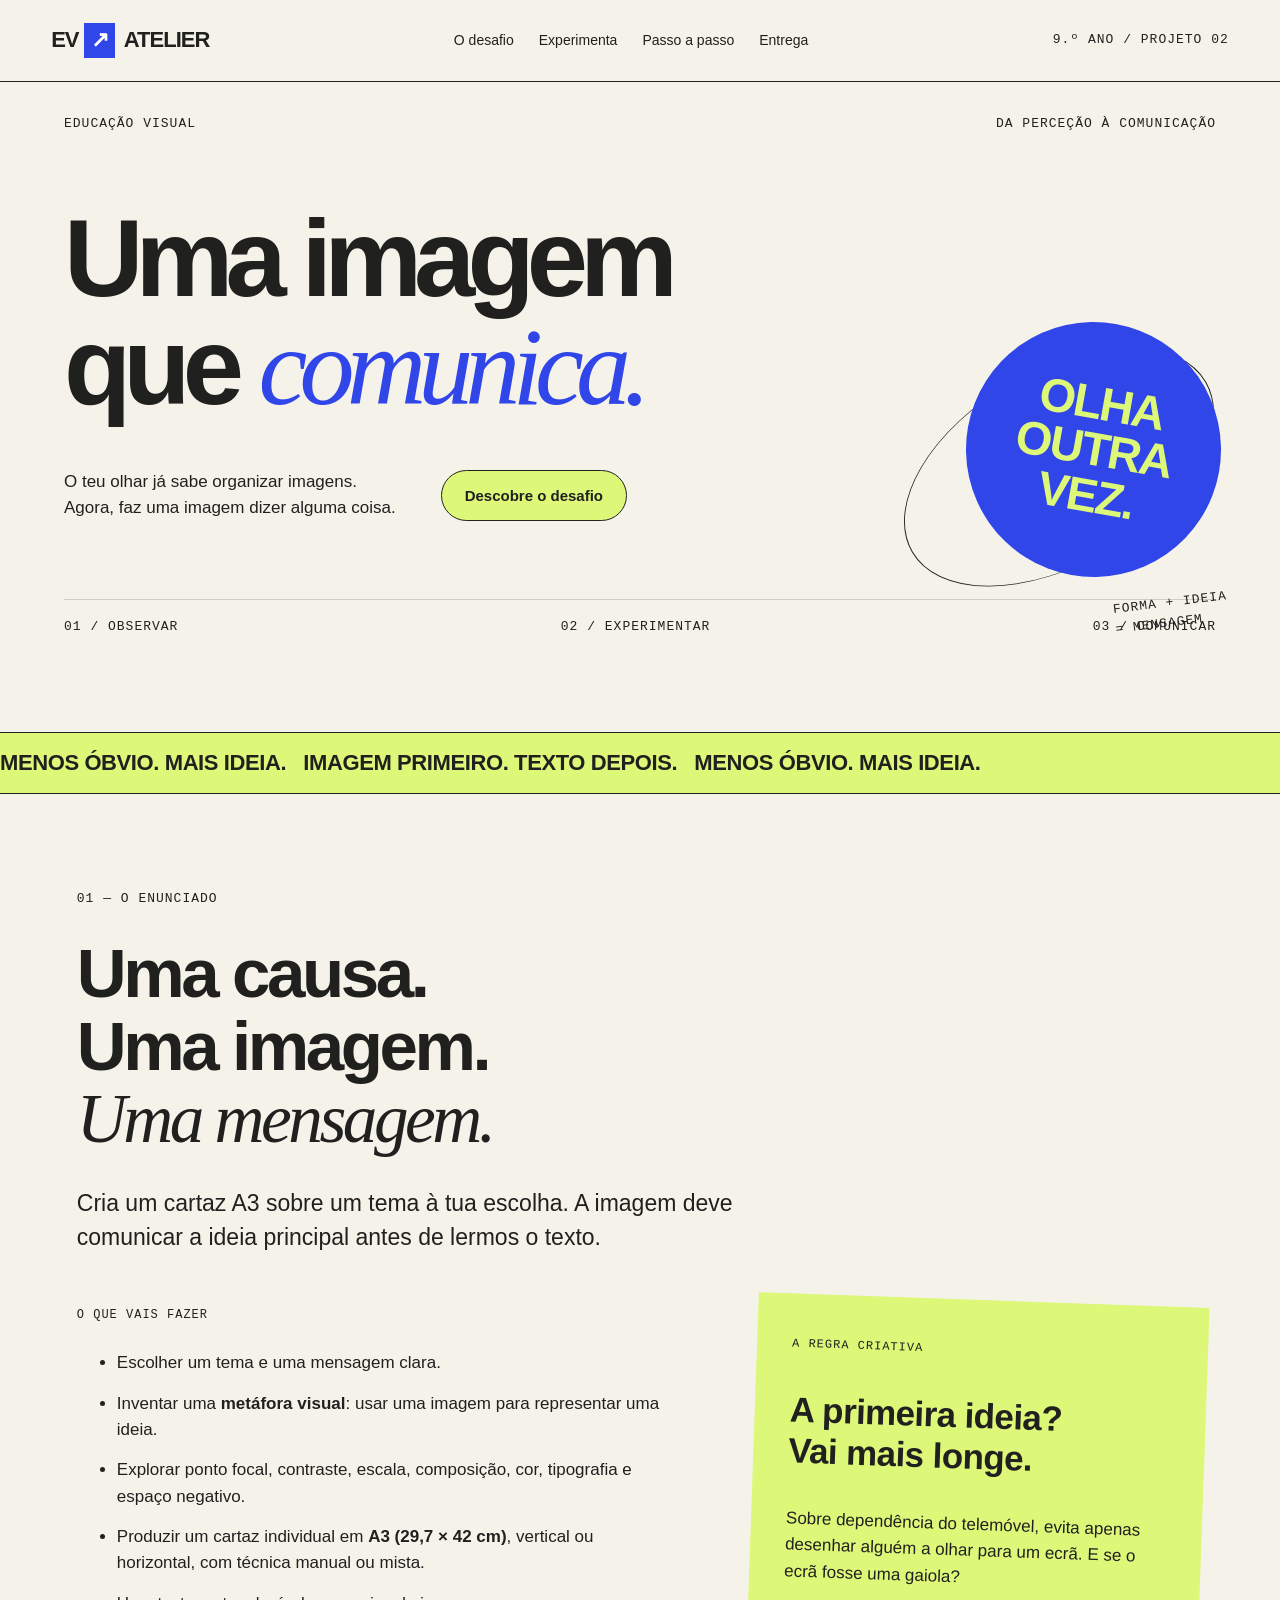
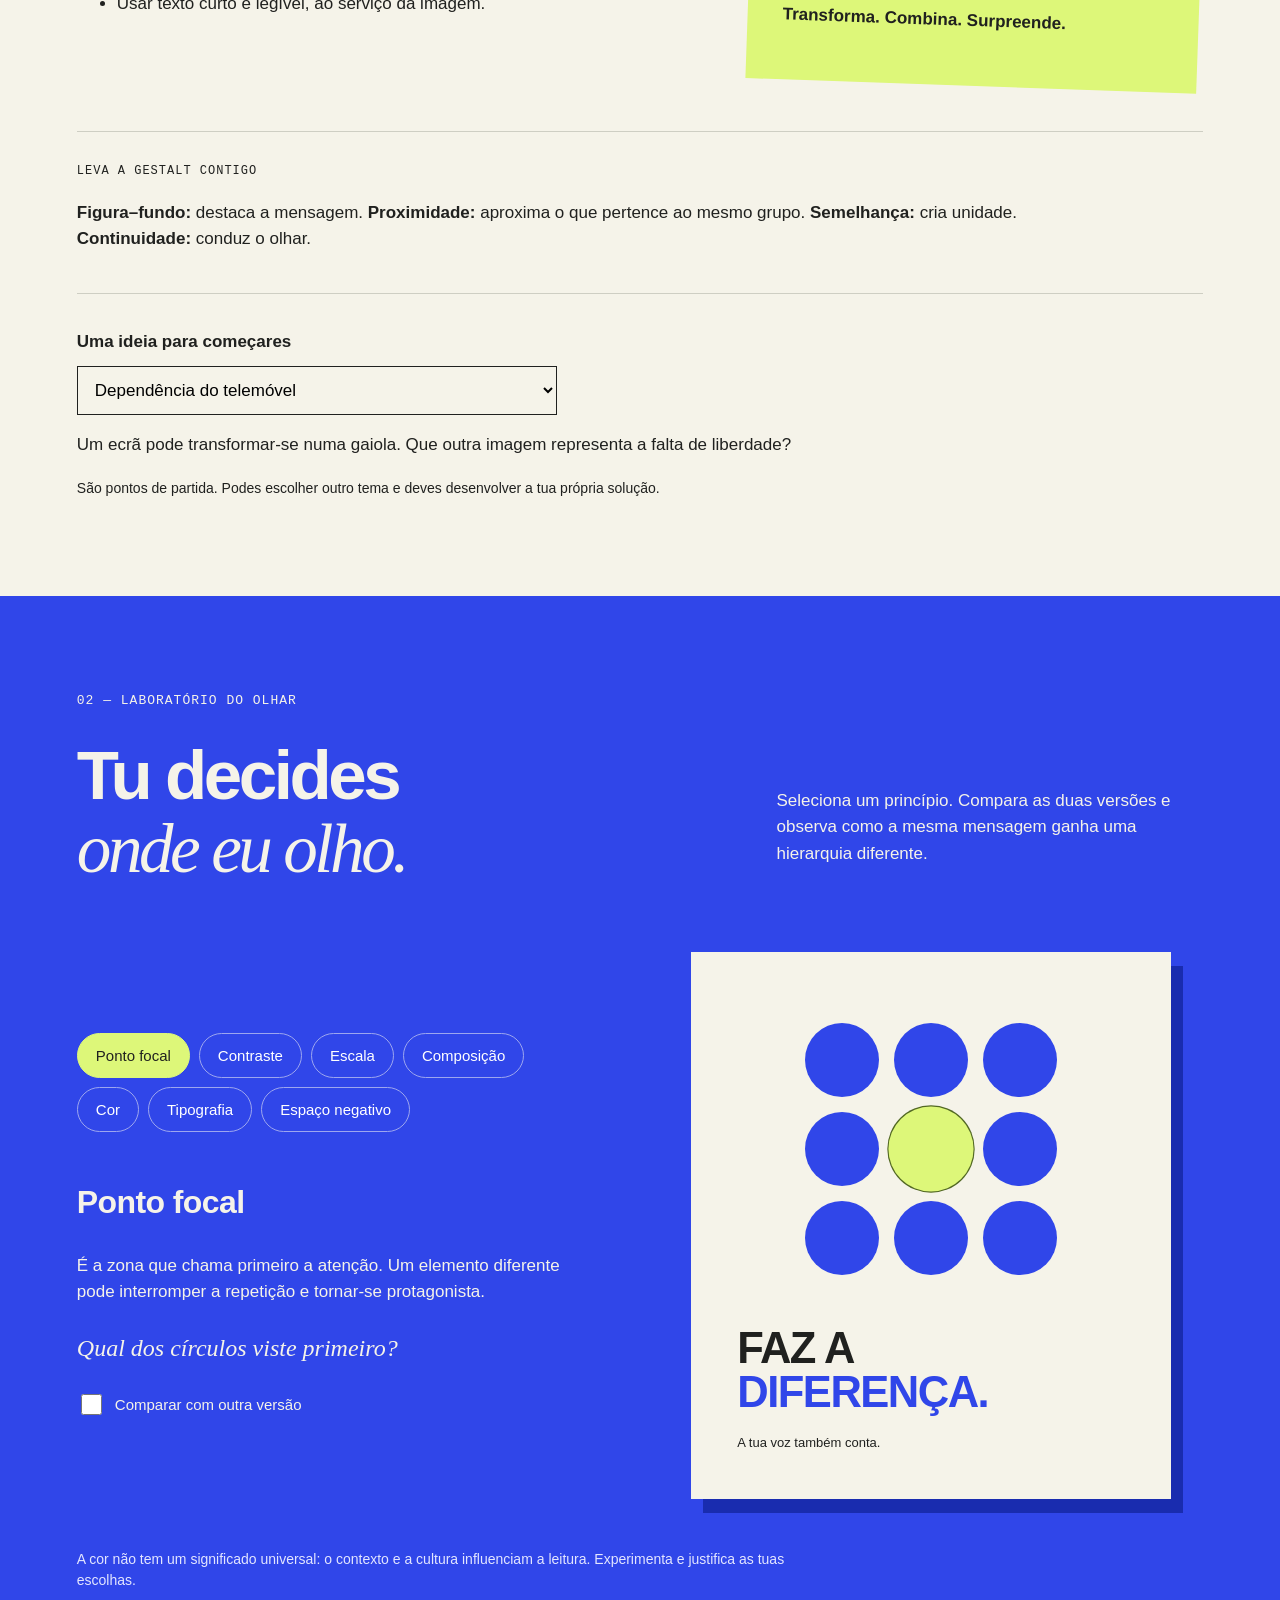
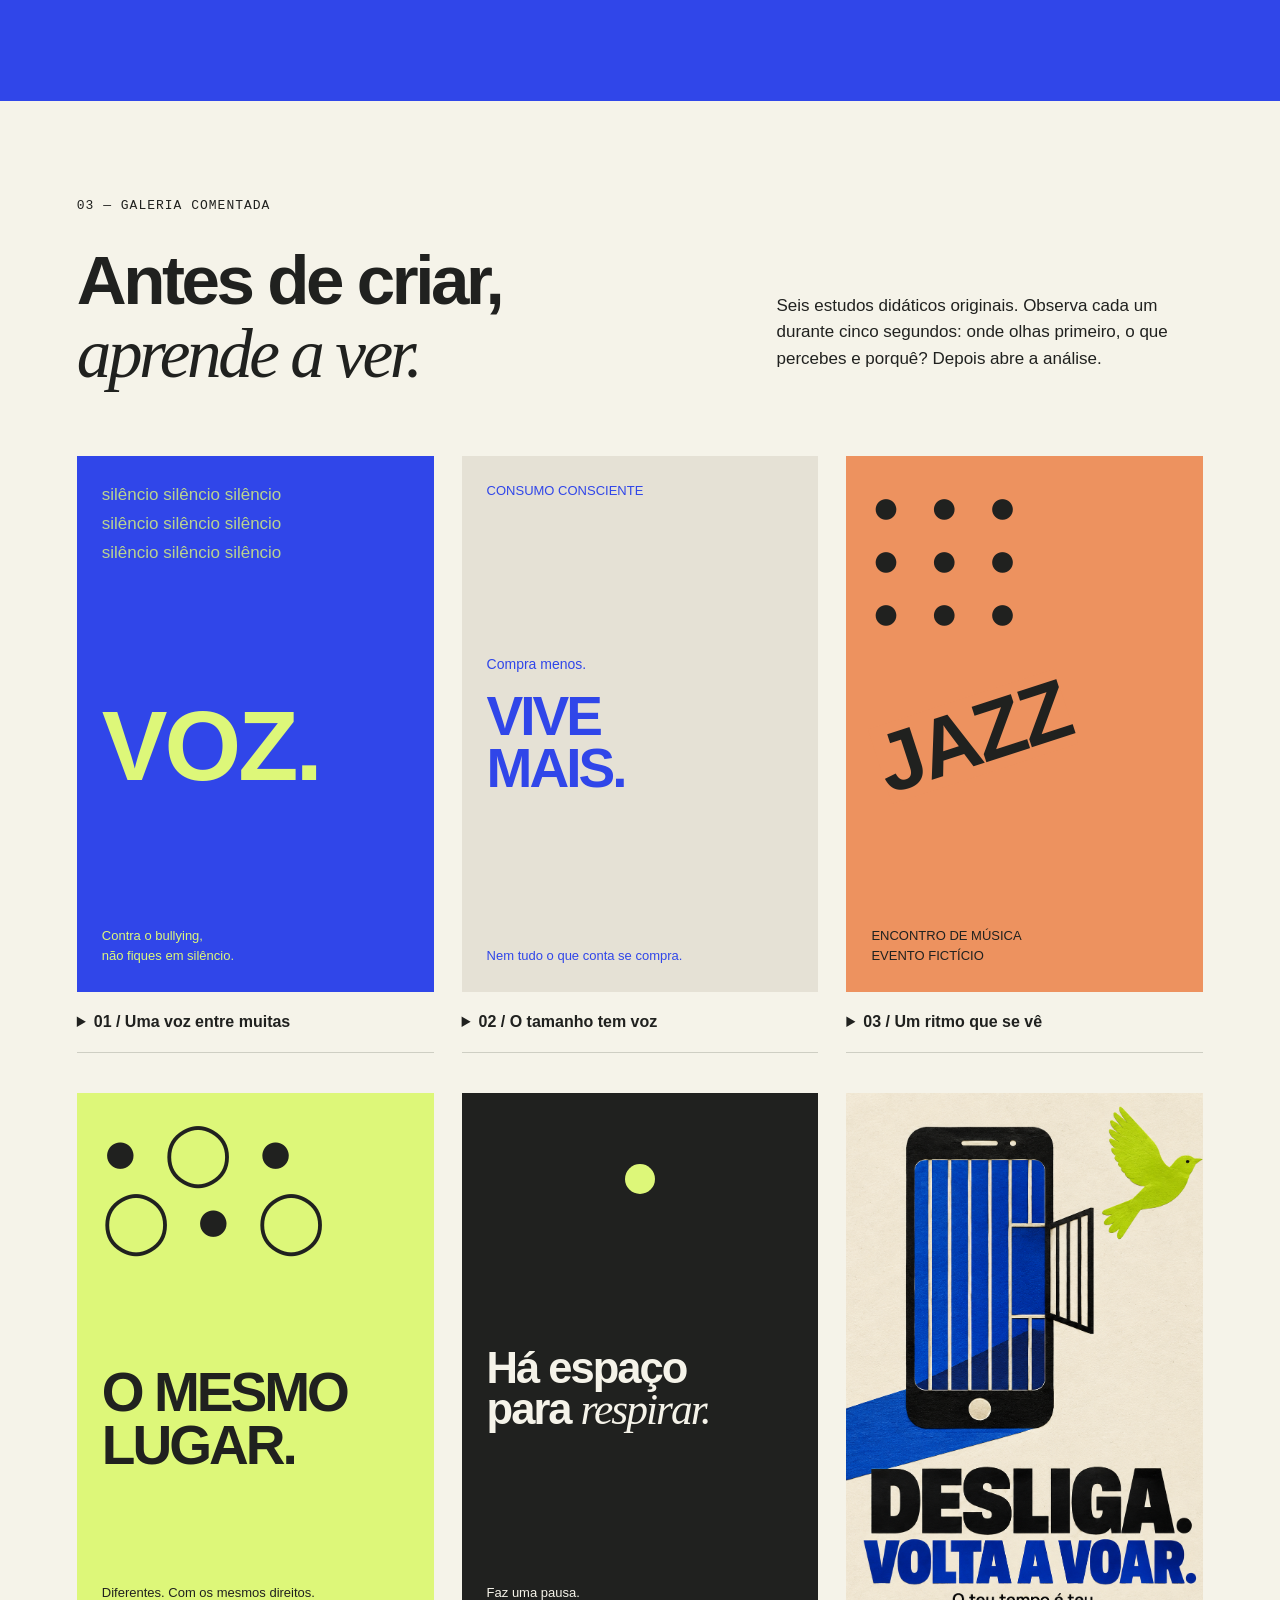
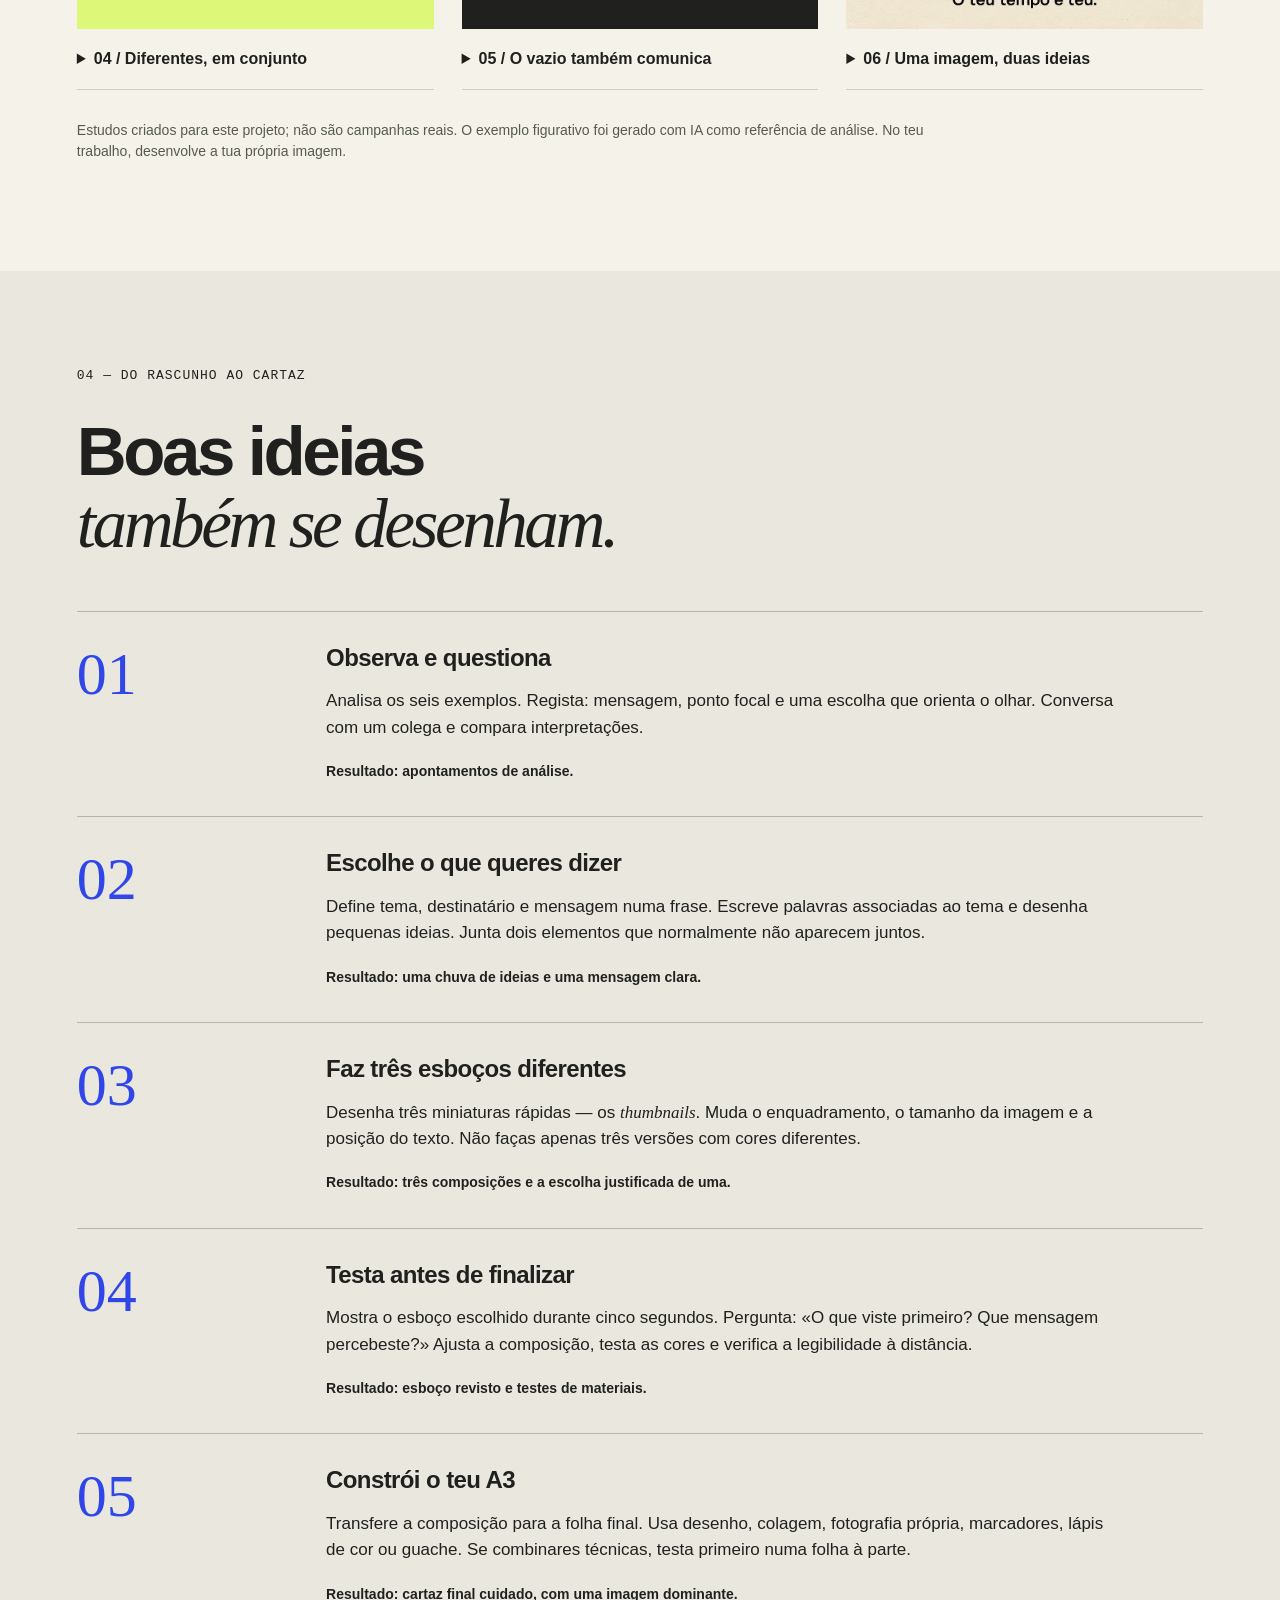
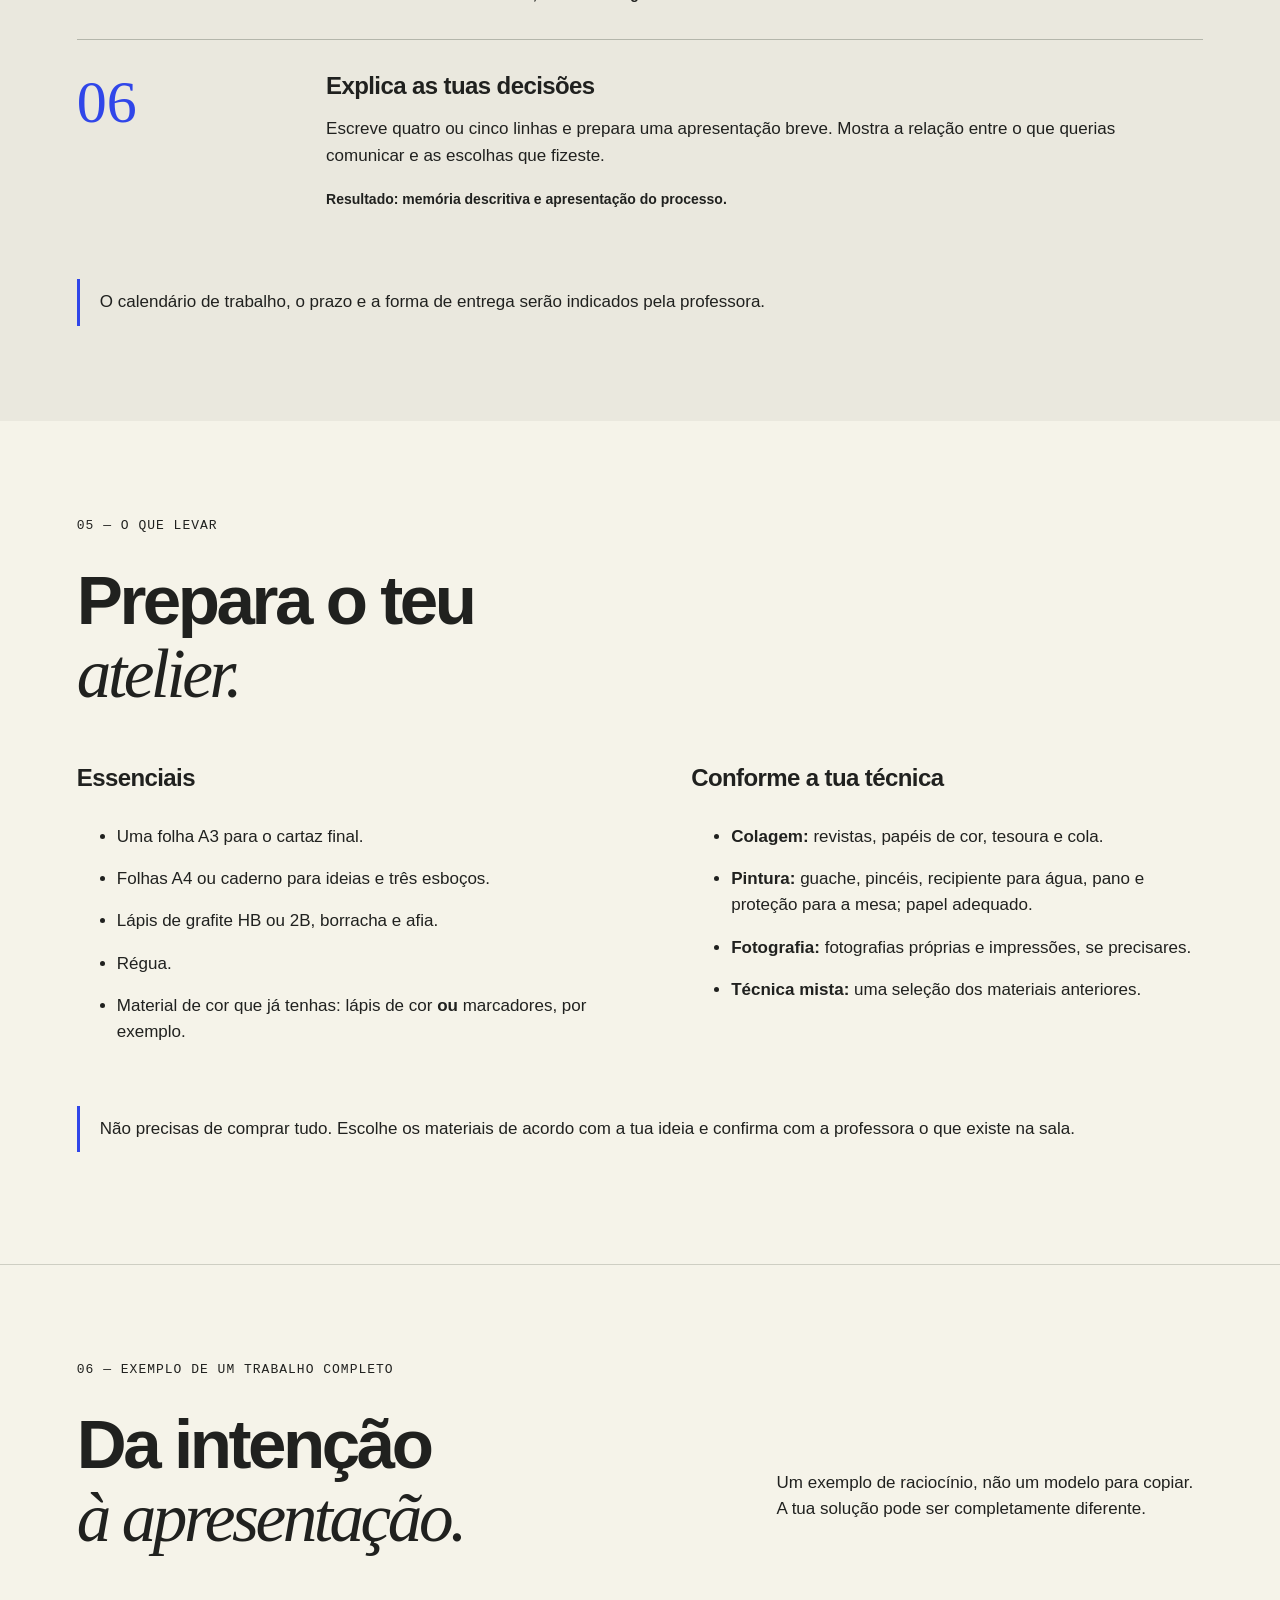
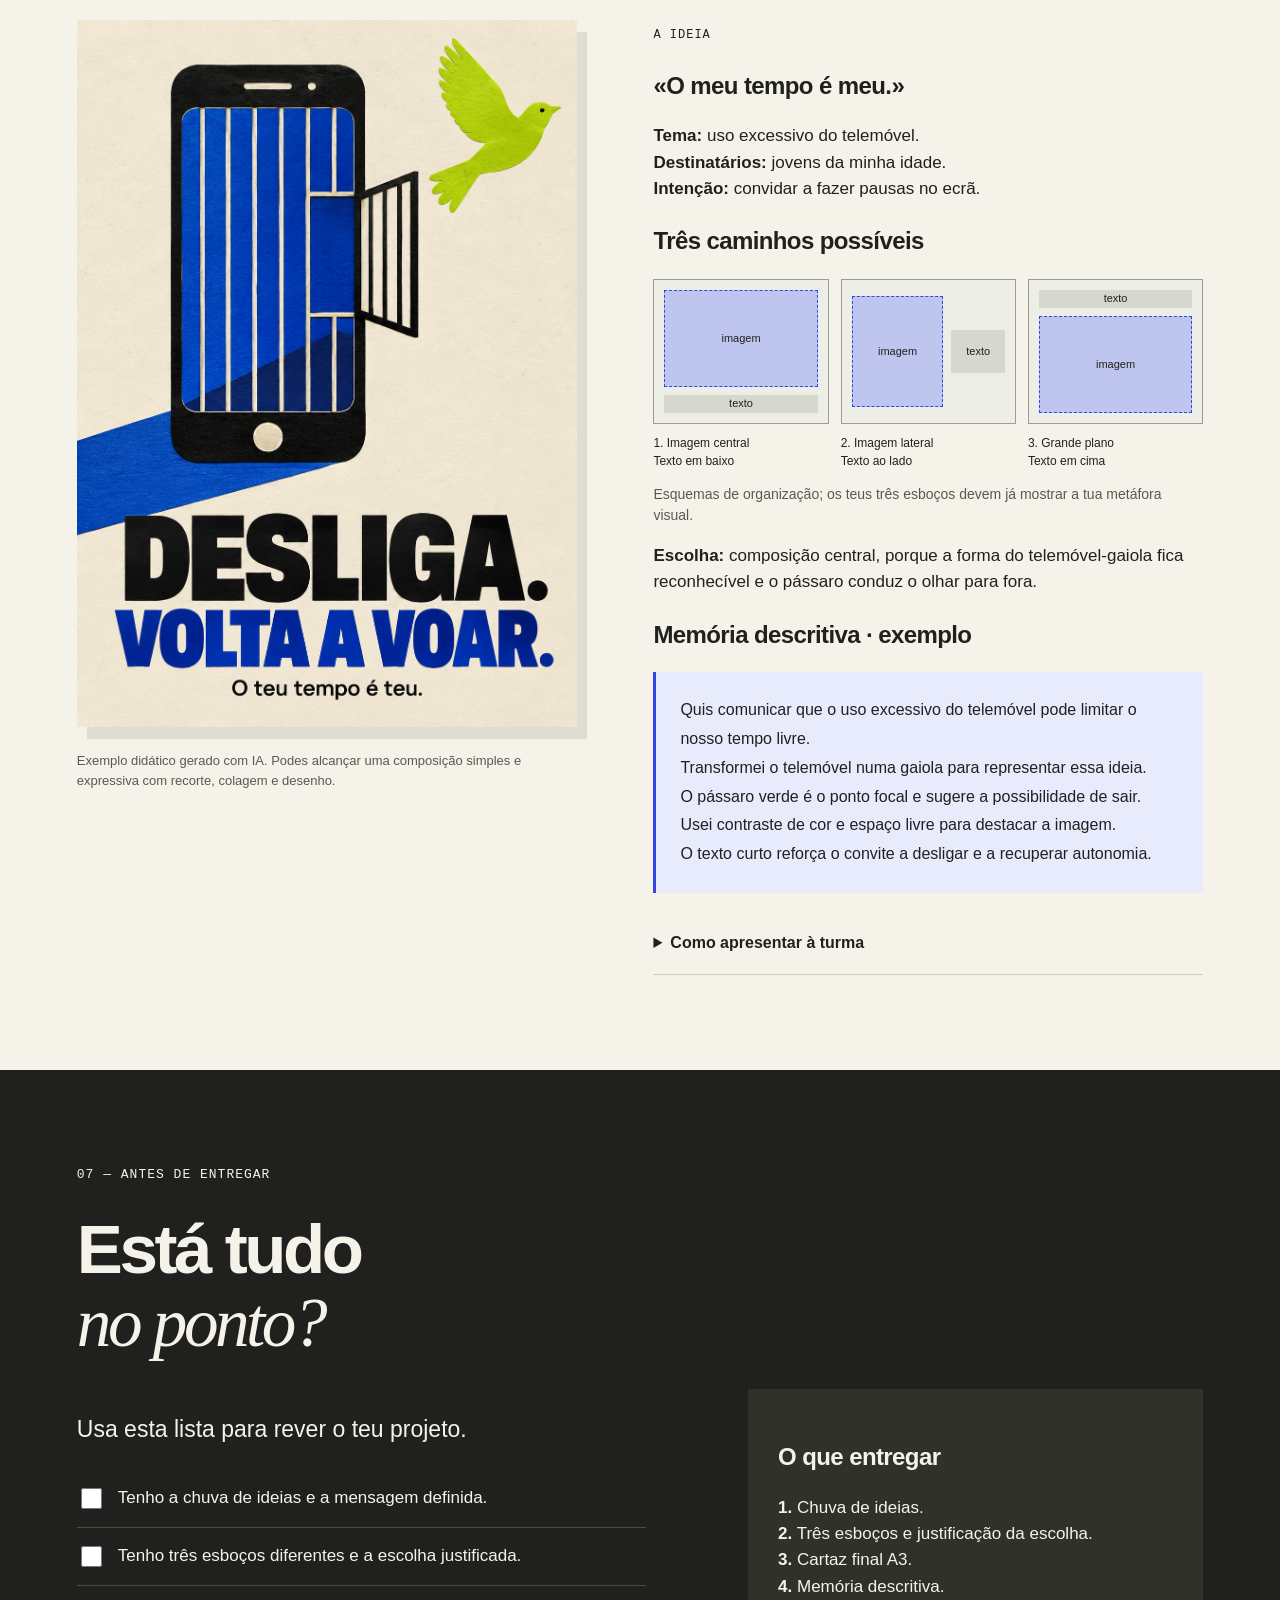
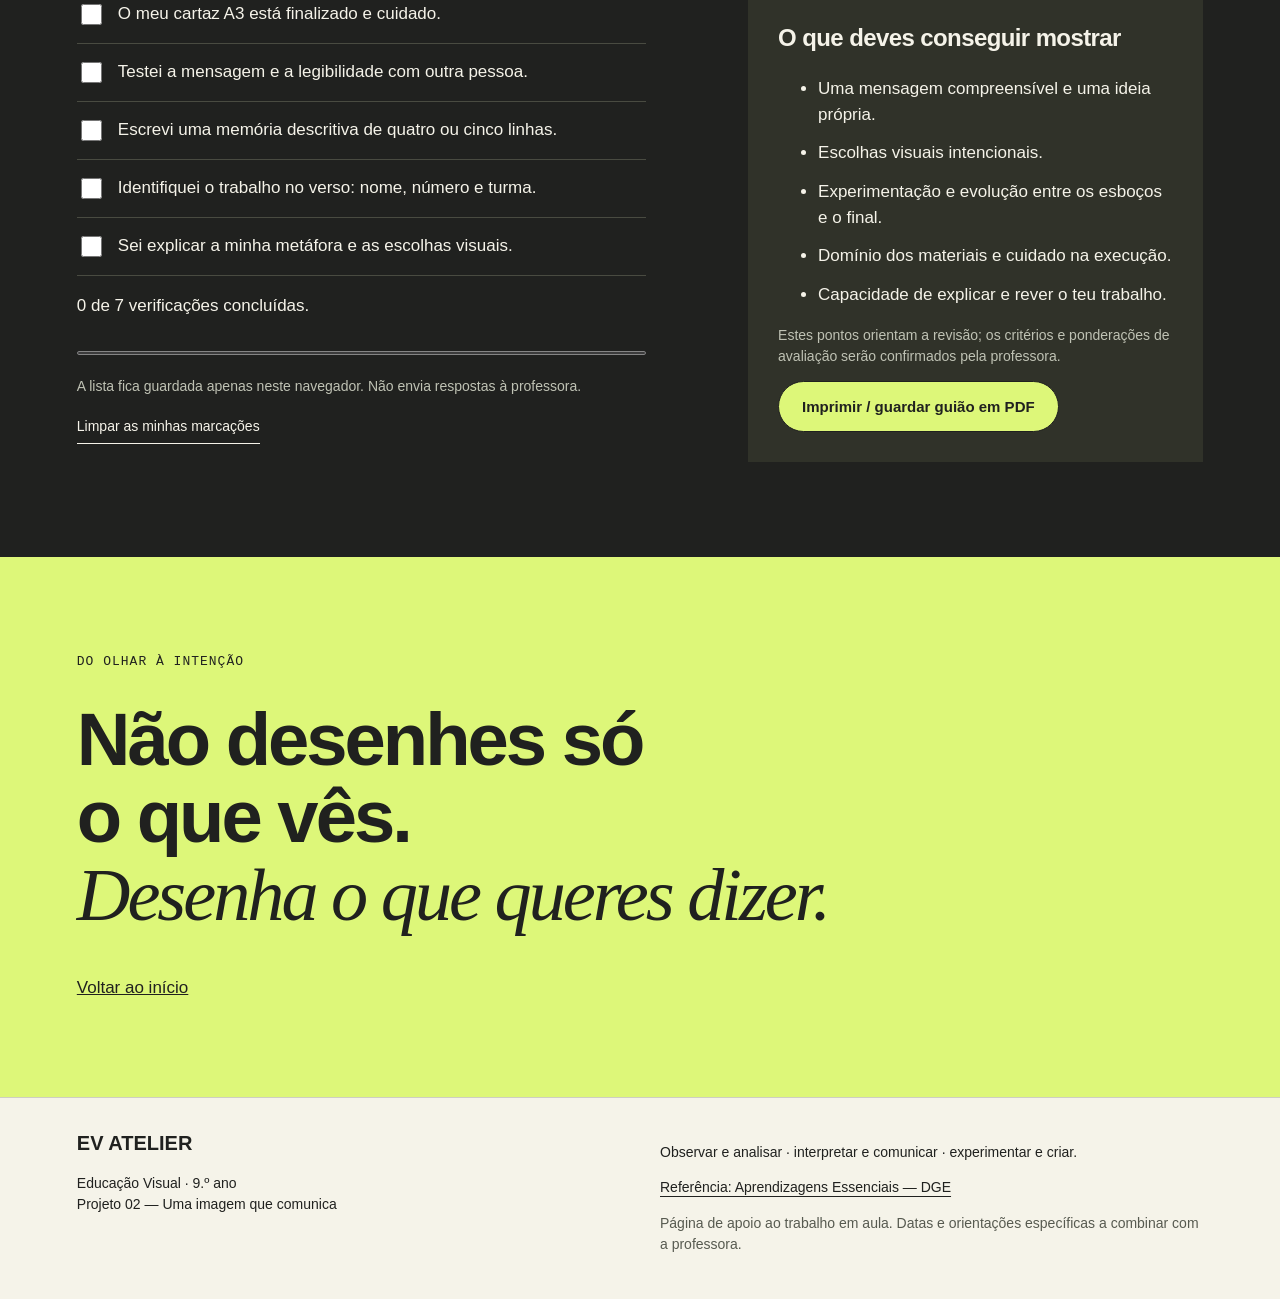
==== commit d1b1fb4c: "Clarifica comparacao entre alternativas visuais" ====
--- a/index.html
+++ b/index.html
@@ -2,7 +2,7 @@
 <div class="brief-grid"><div class="brief"><span class="tag">O QUE VAIS FAZER</span><ul><li>Escolher um tema e uma mensagem clara.</li><li>Inventar uma <strong>metáfora visual</strong>: usar uma imagem para representar uma ideia.</li><li>Explorar ponto focal, contraste, escala, composição, cor, tipografia e espaço negativo.</li><li>Produzir um cartaz individual em <strong>A3 (29,7 × 42 cm)</strong>, vertical ou horizontal, com técnica manual ou mista.</li><li>Usar texto curto e legível, ao serviço da imagem.</li></ul></div><aside class="rule"><span class="tag">A REGRA CRIATIVA</span><h3>A primeira ideia?<br>Vai mais longe.</h3><p>Sobre dependência do telemóvel, evita apenas desenhar alguém a olhar para um ecrã. E se o ecrã fosse uma gaiola?</p><p><strong>Transforma. Combina. Surpreende.</strong></p></aside></div>
 <div class="gestalt"><span class="tag">LEVA A GESTALT CONTIGO</span><p><strong>Figura–fundo:</strong> destaca a mensagem. <strong>Proximidade:</strong> aproxima o que pertence ao mesmo grupo. <strong>Semelhança:</strong> cria unidade. <strong>Continuidade:</strong> conduz o olhar.</p></div>
 <div class="theme-picker"><label for="theme">Uma ideia para começares</label><select id="theme"><option value="telemovel">Dependência do telemóvel</option><option value="ambiente">Ambiente</option><option value="bullying">Bullying</option><option value="igualdade">Igualdade</option><option value="consumo">Consumo</option><option value="musica">Música / evento fictício</option></select><p id="theme-idea" aria-live="polite">Um ecrã pode transformar-se numa gaiola. Que outra imagem representa a falta de liberdade?</p><small>São pontos de partida. Podes escolher outro tema e deves desenvolver a tua própria solução.</small></div></section>
-<section id="laboratorio" class="section lab"><p class="eyebrow">02 — LABORATÓRIO DO OLHAR</p><div class="section-heading"><h2>Tu decides<br><em>onde eu olho.</em></h2><p>Seleciona um princípio. Compara as duas versões e observa como a mesma mensagem ganha uma hierarquia diferente.</p></div><div class="lab-layout"><div><div class="concepts" role="group" aria-label="Princípios de comunicação visual"><button class="active" aria-pressed="true" data-concept="foco">Ponto focal</button><button aria-pressed="false" data-concept="contraste">Contraste</button><button aria-pressed="false" data-concept="escala">Escala</button><button aria-pressed="false" data-concept="composicao">Composição</button><button aria-pressed="false" data-concept="cor">Cor</button><button aria-pressed="false" data-concept="tipo">Tipografia</button><button aria-pressed="false" data-concept="espaco">Espaço negativo</button></div><div class="concept-copy" aria-live="polite"><h3 id="concept-title">Ponto focal</h3><p id="concept-desc">É a zona que chama primeiro a atenção. Um elemento diferente pode interromper a repetição e tornar-se protagonista.</p><p id="concept-question" class="question">Qual dos círculos viste primeiro?</p></div><label class="toggle"><input id="before" type="checkbox"> Comparar com uma versão menos eficaz</label></div><div class="lab-poster" id="lab-poster" data-mode="foco" role="img" aria-label="Cartaz experimental: círculos azuis iguais, com um círculo maior em verde, e o texto Faz a diferença."><div class="dot-grid" aria-hidden="true"><i></i><i></i><i></i><i></i><i class="focus-dot"></i><i></i><i></i><i></i><i></i></div><div class="lab-title" aria-hidden="true">FAZ A<br><strong>DIFERENÇA.</strong></div><span class="lab-small" aria-hidden="true">A tua voz também conta.</span></div></div><p class="lab-note">A cor não tem um significado universal: o contexto e a cultura influenciam a leitura. Experimenta e justifica as tuas escolhas.</p></section>
+<section id="laboratorio" class="section lab"><p class="eyebrow">02 — LABORATÓRIO DO OLHAR</p><div class="section-heading"><h2>Tu decides<br><em>onde eu olho.</em></h2><p>Seleciona um princípio. Compara as duas versões e observa como a mesma mensagem ganha uma hierarquia diferente.</p></div><div class="lab-layout"><div><div class="concepts" role="group" aria-label="Princípios de comunicação visual"><button class="active" aria-pressed="true" data-concept="foco">Ponto focal</button><button aria-pressed="false" data-concept="contraste">Contraste</button><button aria-pressed="false" data-concept="escala">Escala</button><button aria-pressed="false" data-concept="composicao">Composição</button><button aria-pressed="false" data-concept="cor">Cor</button><button aria-pressed="false" data-concept="tipo">Tipografia</button><button aria-pressed="false" data-concept="espaco">Espaço negativo</button></div><div class="concept-copy" aria-live="polite"><h3 id="concept-title">Ponto focal</h3><p id="concept-desc">É a zona que chama primeiro a atenção. Um elemento diferente pode interromper a repetição e tornar-se protagonista.</p><p id="concept-question" class="question">Qual dos círculos viste primeiro?</p></div><label class="toggle"><input id="before" type="checkbox"> Comparar com outra versão</label></div><div class="lab-poster" id="lab-poster" data-mode="foco" role="img" aria-label="Cartaz experimental: círculos azuis iguais, com um círculo maior em verde, e o texto Faz a diferença."><div class="dot-grid" aria-hidden="true"><i></i><i></i><i></i><i></i><i class="focus-dot"></i><i></i><i></i><i></i><i></i></div><div class="lab-title" aria-hidden="true">FAZ A<br><strong>DIFERENÇA.</strong></div><span class="lab-small" aria-hidden="true">A tua voz também conta.</span></div></div><p class="lab-note">A cor não tem um significado universal: o contexto e a cultura influenciam a leitura. Experimenta e justifica as tuas escolhas.</p></section>
 <section id="exemplos" class="section"><p class="eyebrow">03 — GALERIA COMENTADA</p><div class="section-heading"><h2>Antes de criar,<br><em>aprende a ver.</em></h2><p>Seis estudos didáticos originais. Observa cada um durante cinco segundos: onde olhas primeiro, o que percebes e porquê? Depois abre a análise.</p></div><div class="gallery">
 <article><div class="mini-poster p-one" role="img" aria-label="Cartaz azul com a palavra VOZ grande a verde e muitas palavras silêncio pequenas."><div class="whispers" aria-hidden="true">silêncio silêncio silêncio<br>silêncio silêncio silêncio<br>silêncio silêncio silêncio</div><strong aria-hidden="true">VOZ.</strong><span aria-hidden="true">Contra o bullying,<br>não fiques em silêncio.</span></div><details><summary>01 / Uma voz entre muitas</summary><p><strong>Mensagem:</strong> quebrar o silêncio perante o bullying. <strong>Olhar:</strong> a palavra «VOZ» destaca-se pela escala e pelo contraste. A repetição das palavras pequenas cria ritmo.</p><p><strong>Experimenta:</strong> se todas as palavras fossem grandes, qual se destacaria?</p></details></article>
 <article><div class="mini-poster p-two" role="img" aria-label="Cartaz creme com a palavra MENOS pequena e a palavra MAIS muito grande em azul."><span aria-hidden="true">CONSUMO CONSCIENTE</span><div aria-hidden="true"><small>Compra menos.</small><strong>VIVE<br>MAIS.</strong></div><span aria-hidden="true">Nem tudo o que conta se compra.</span></div><details><summary>02 / O tamanho tem voz</summary><p><strong>Mensagem:</strong> valorizar experiências em vez de acumular objetos. <strong>Olhar:</strong> a escala define a ordem de leitura. O espaço livre deixa a frase respirar.</p><p><strong>Experimenta:</strong> aproxima todos os elementos das margens. A leitura melhora?</p></details></article>
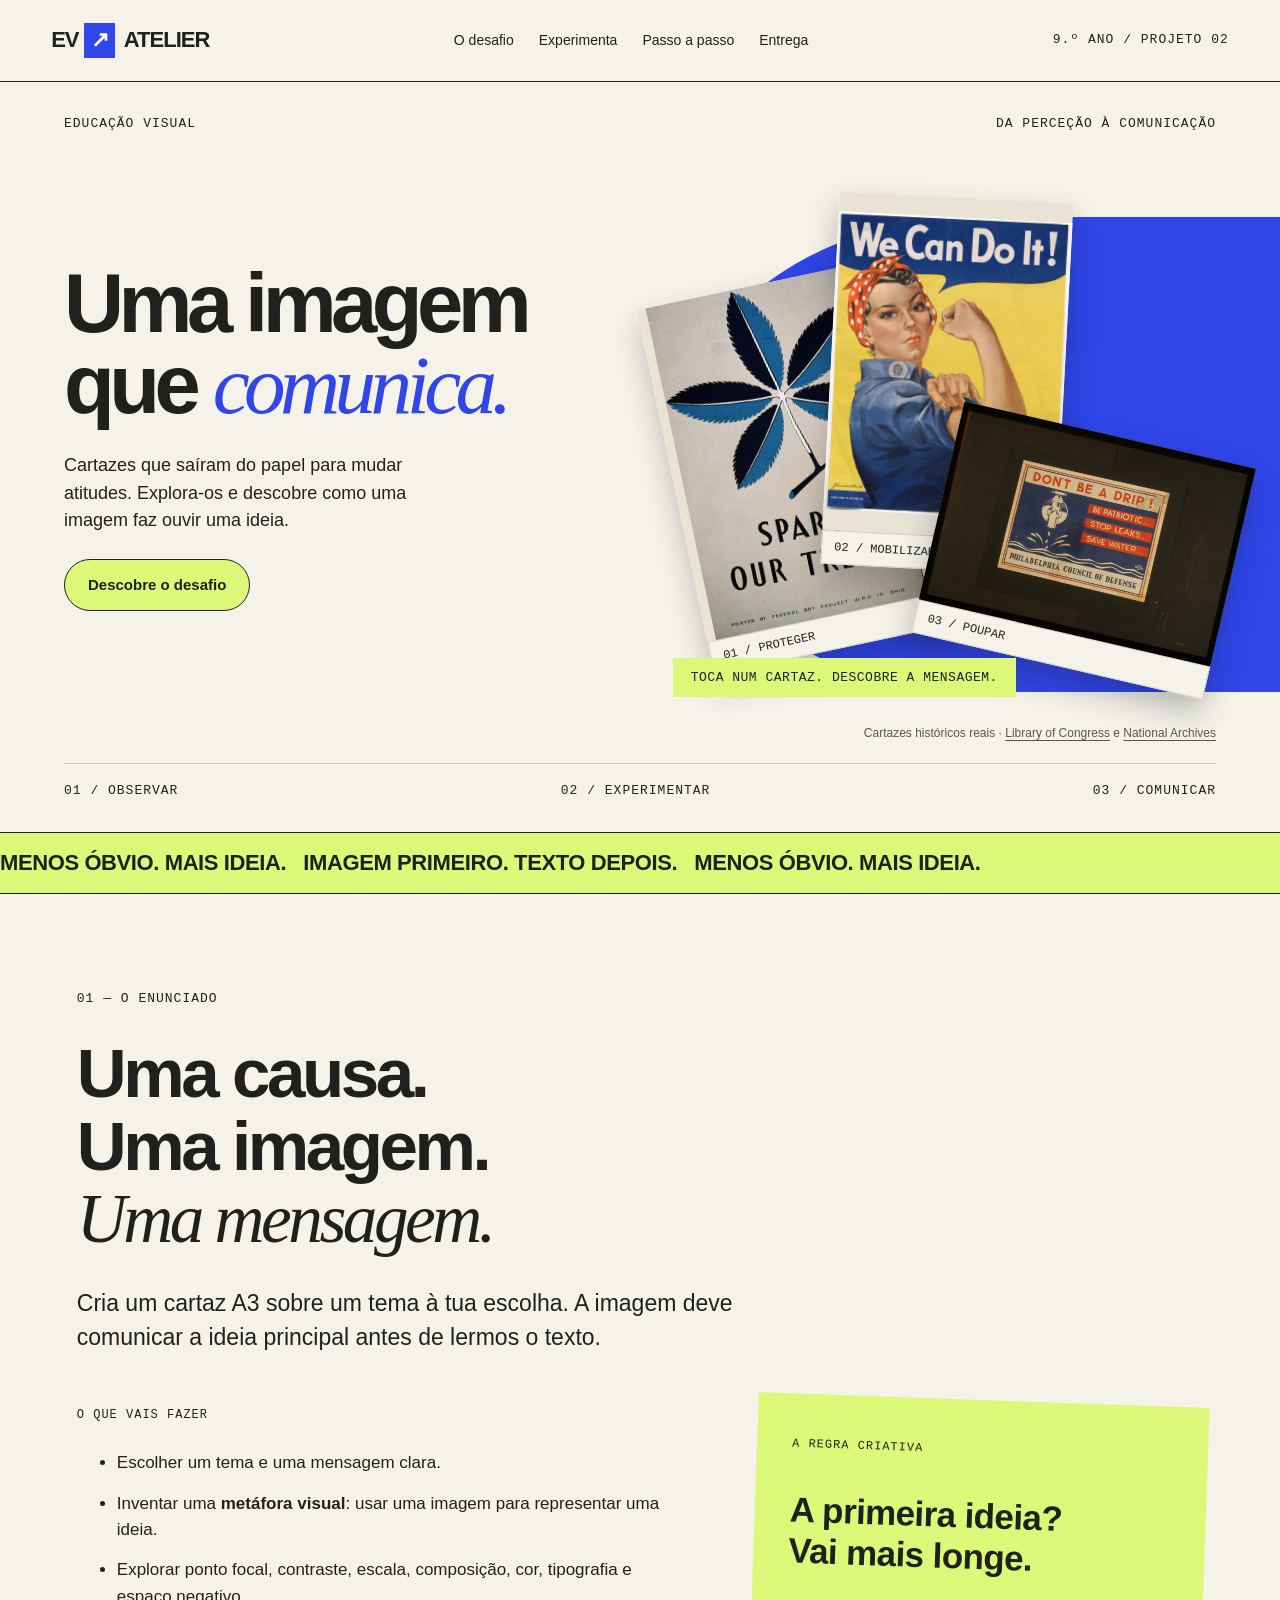
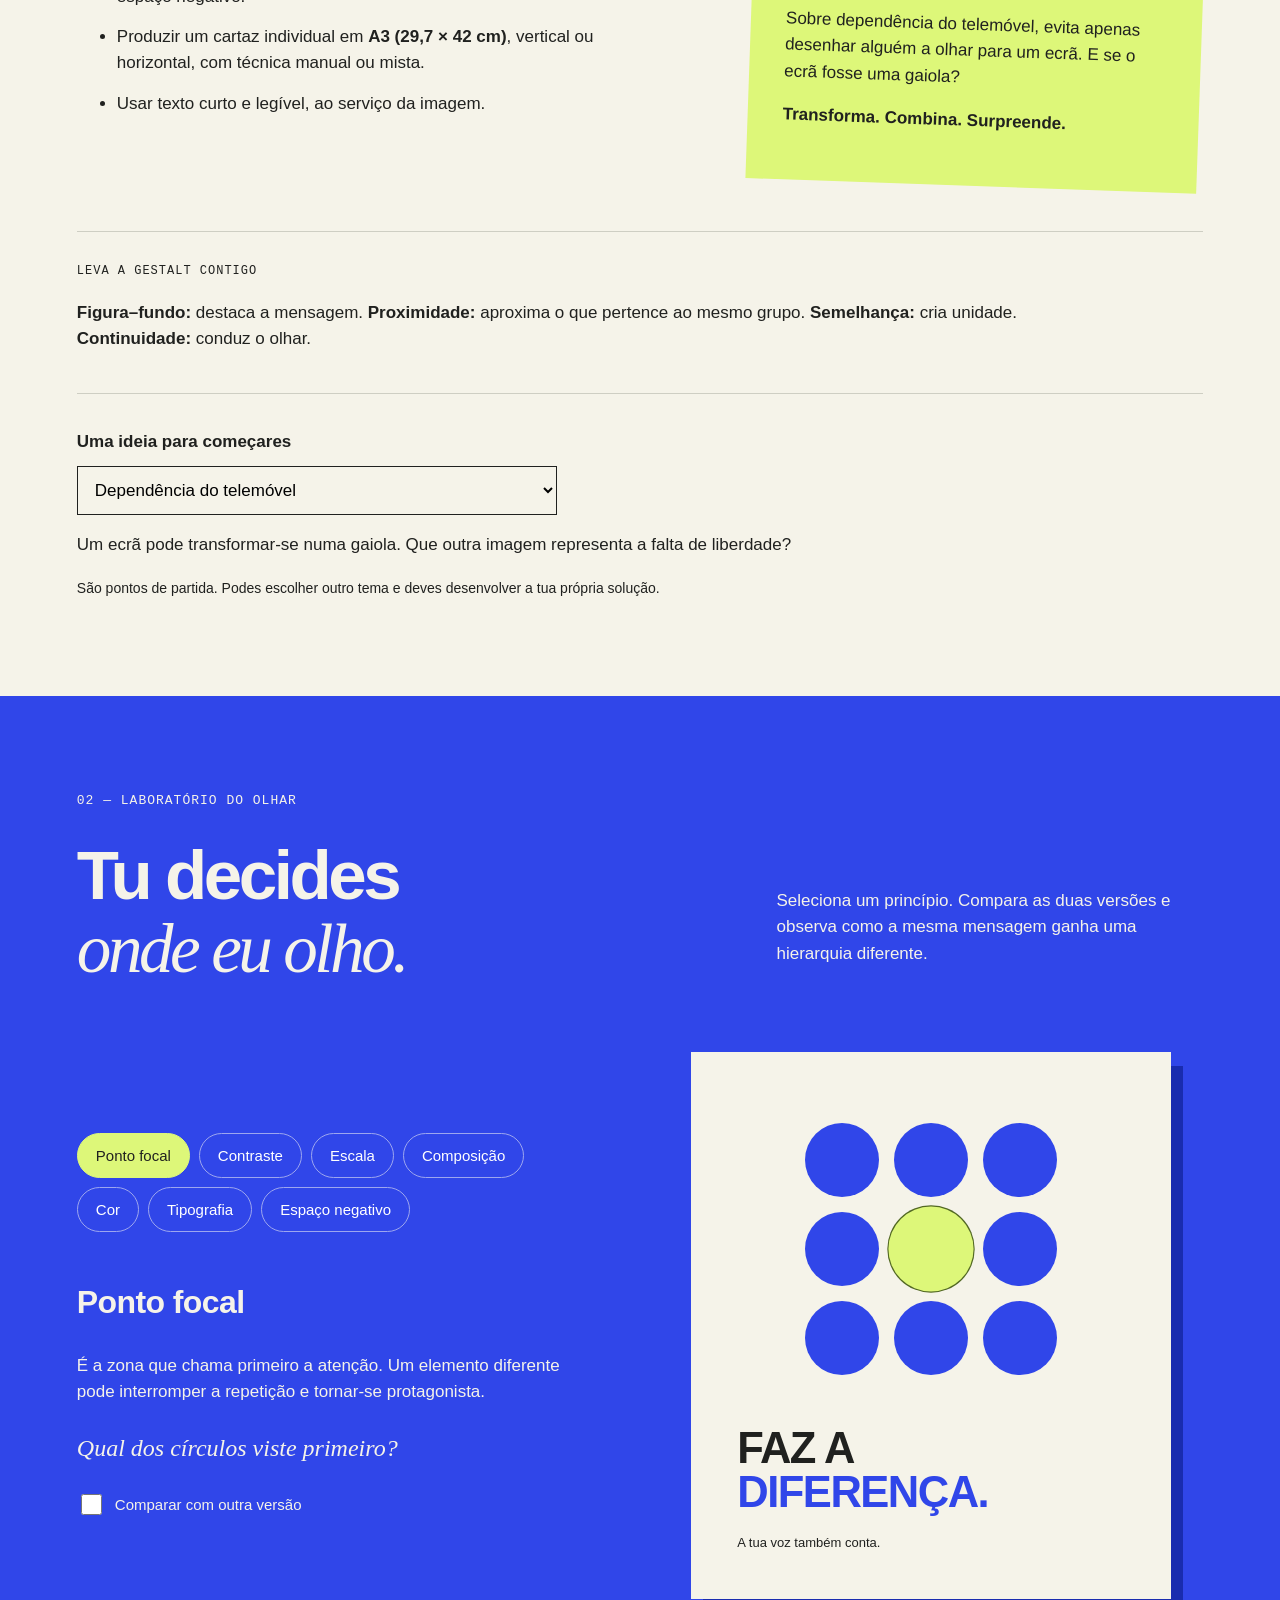
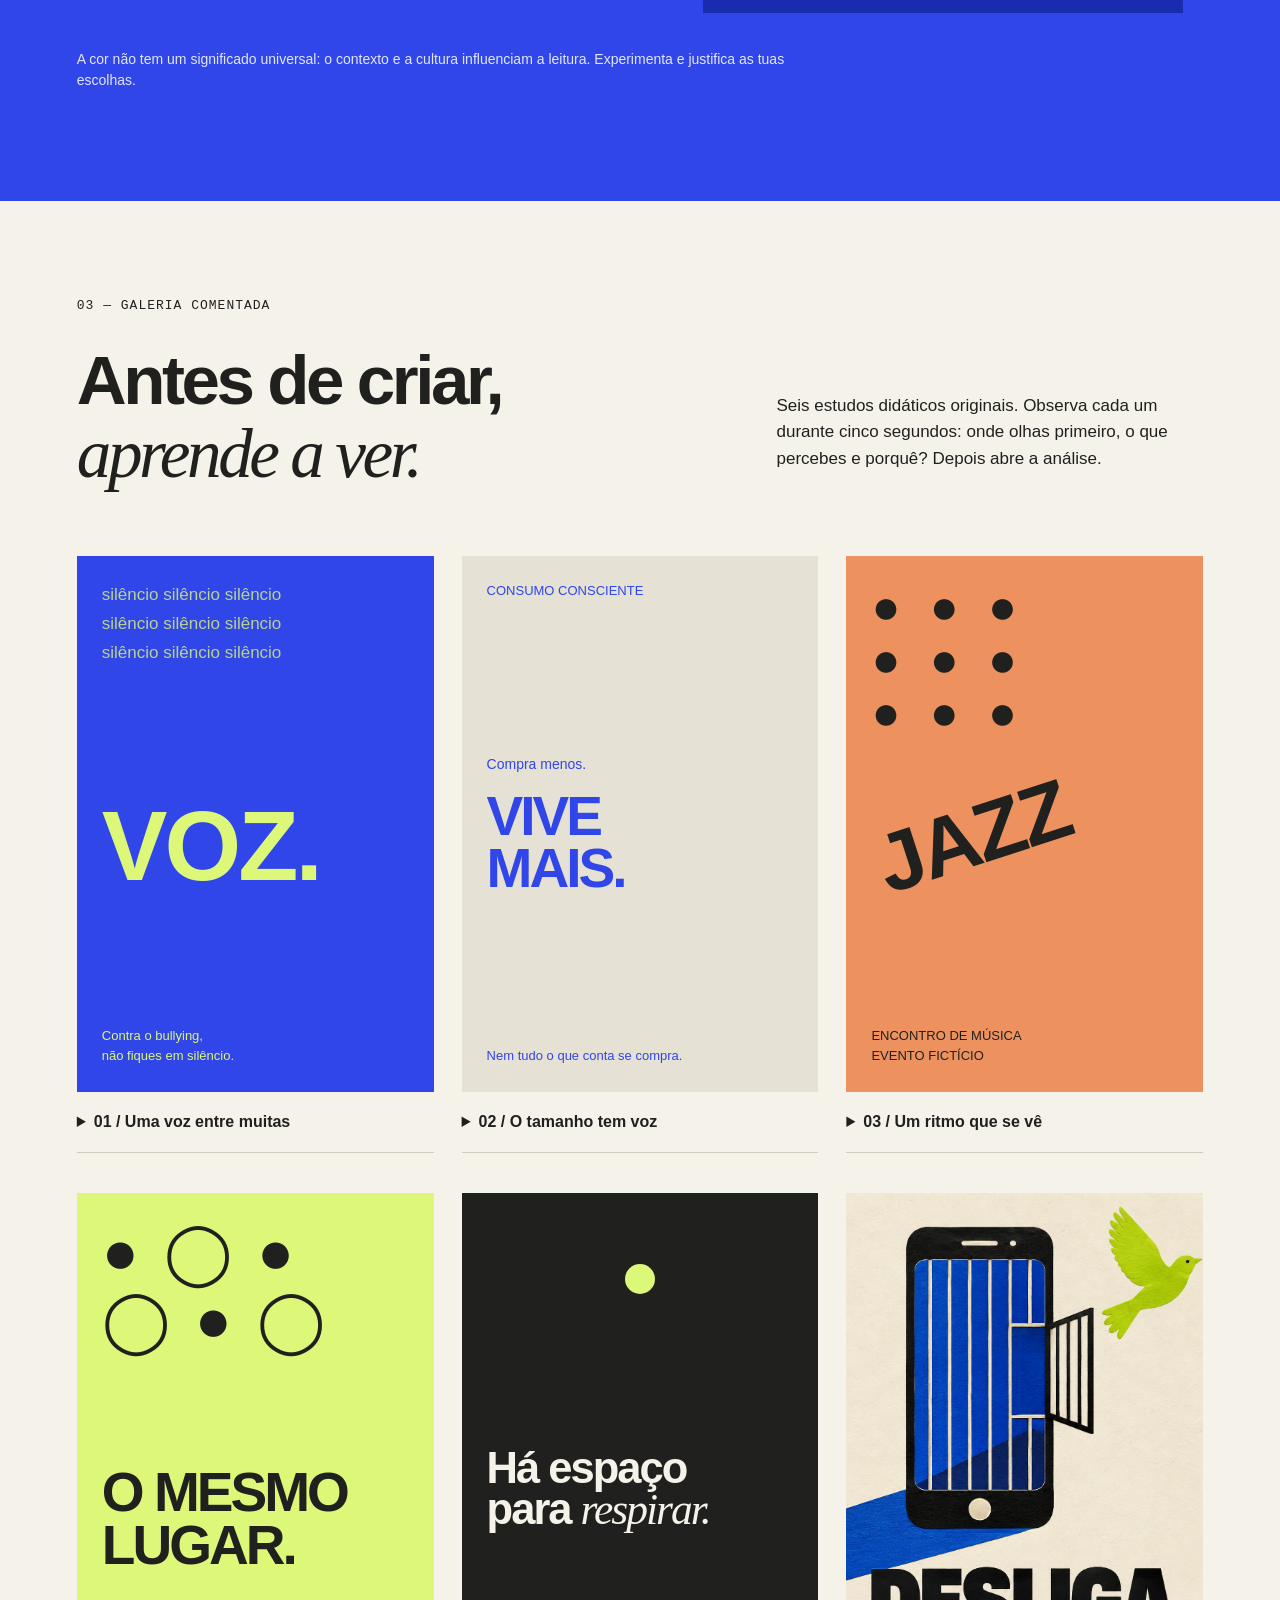
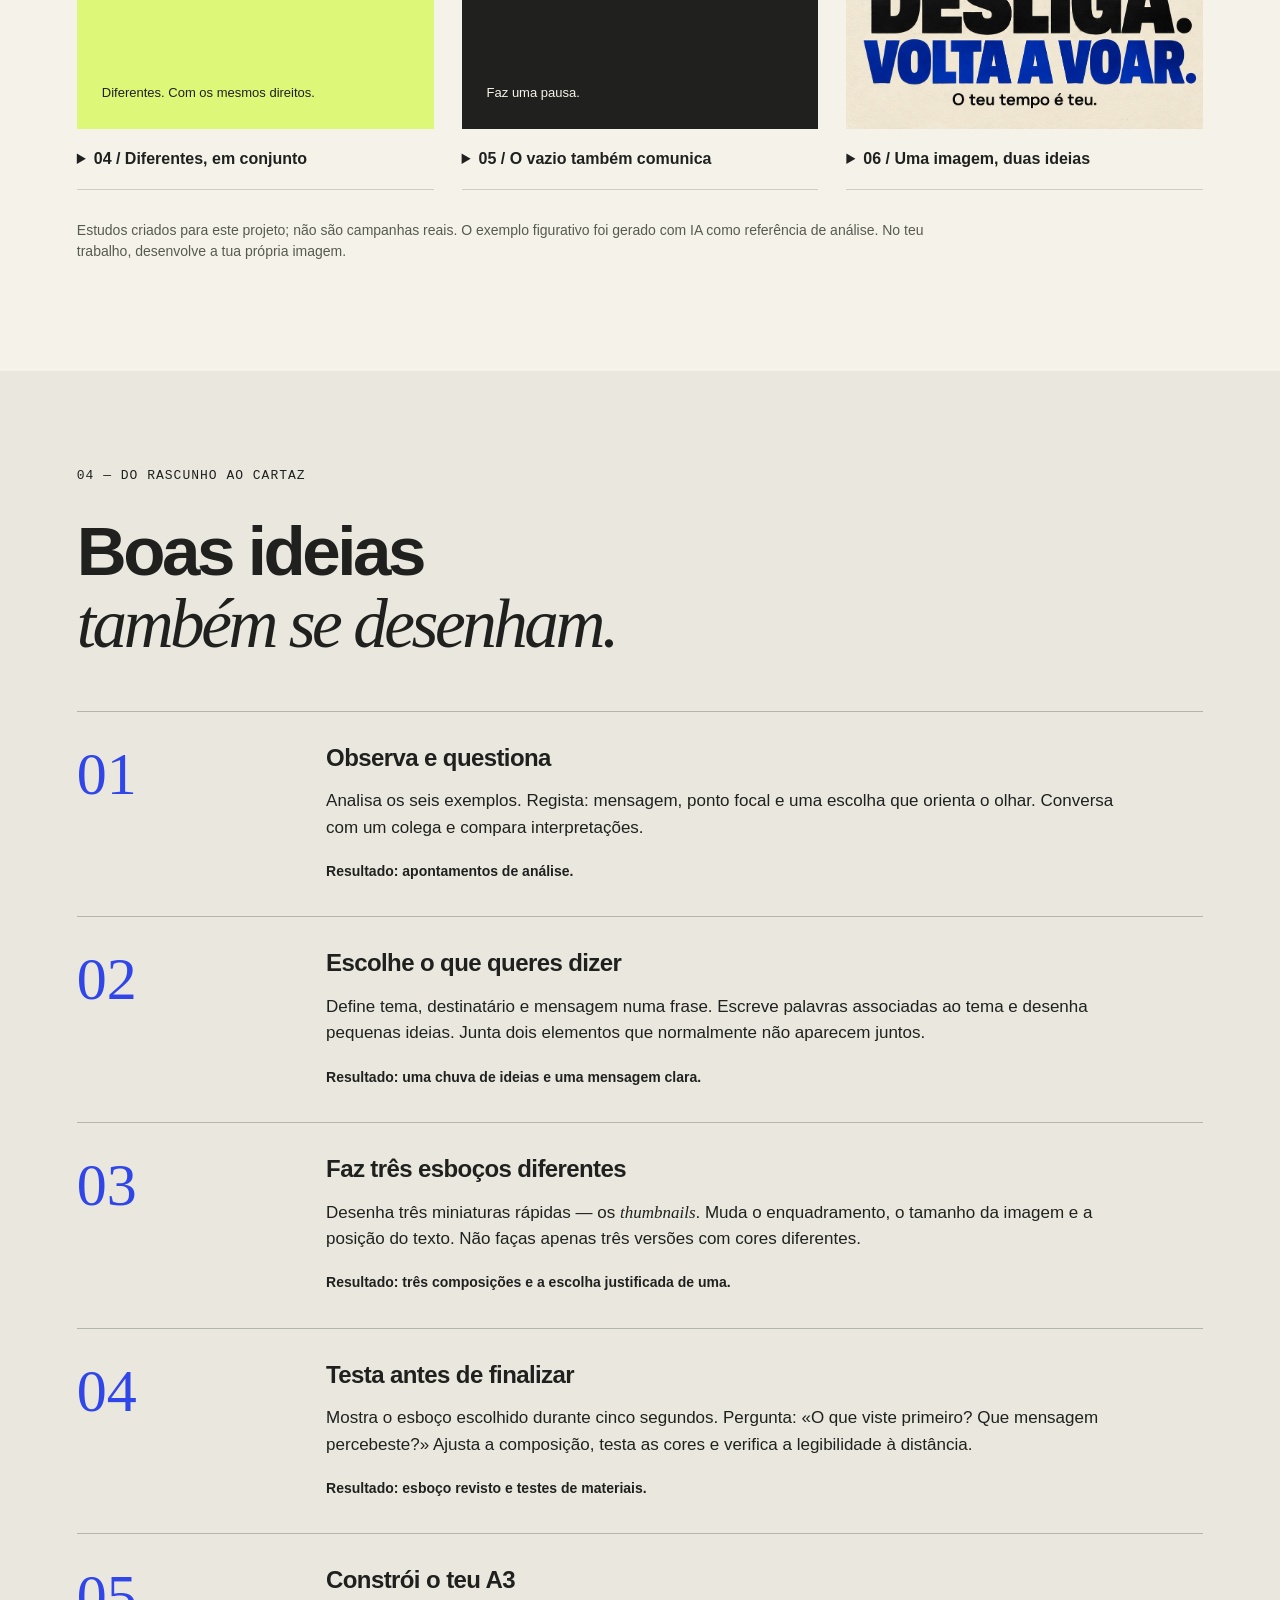
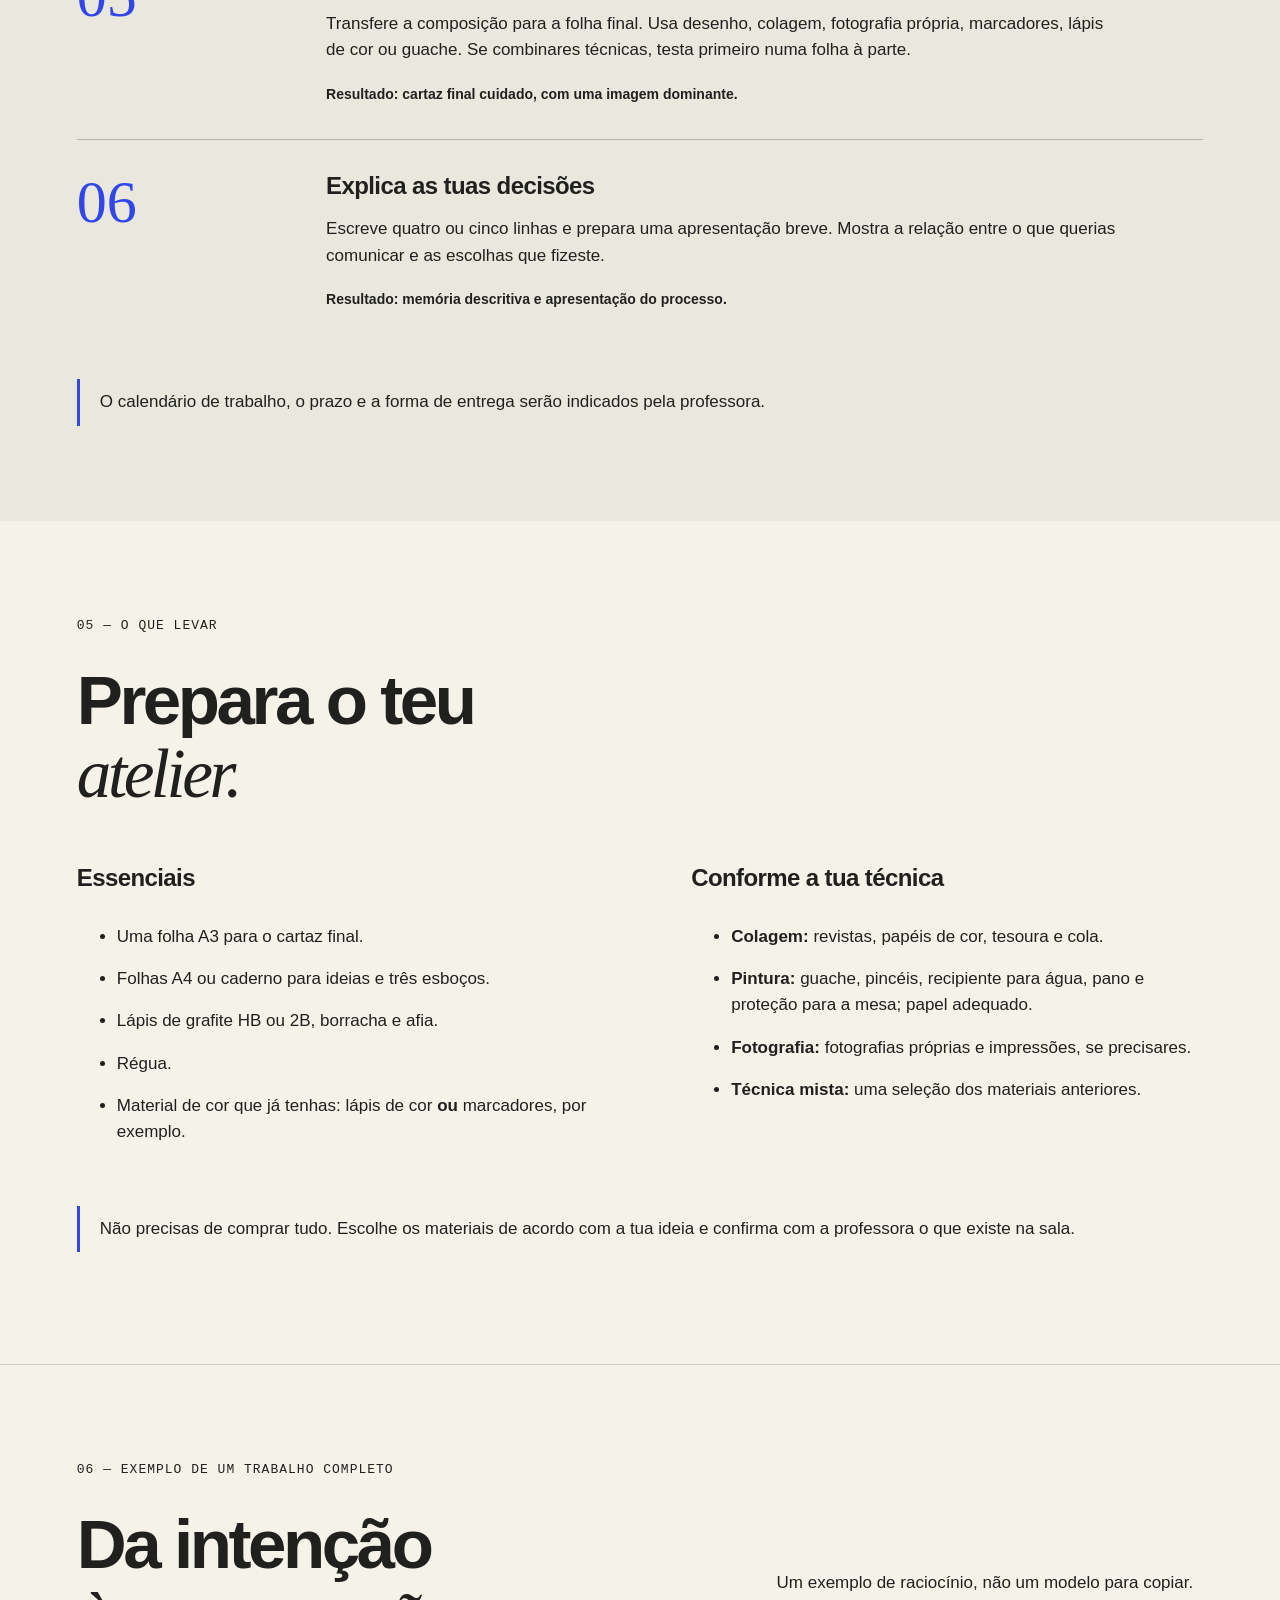
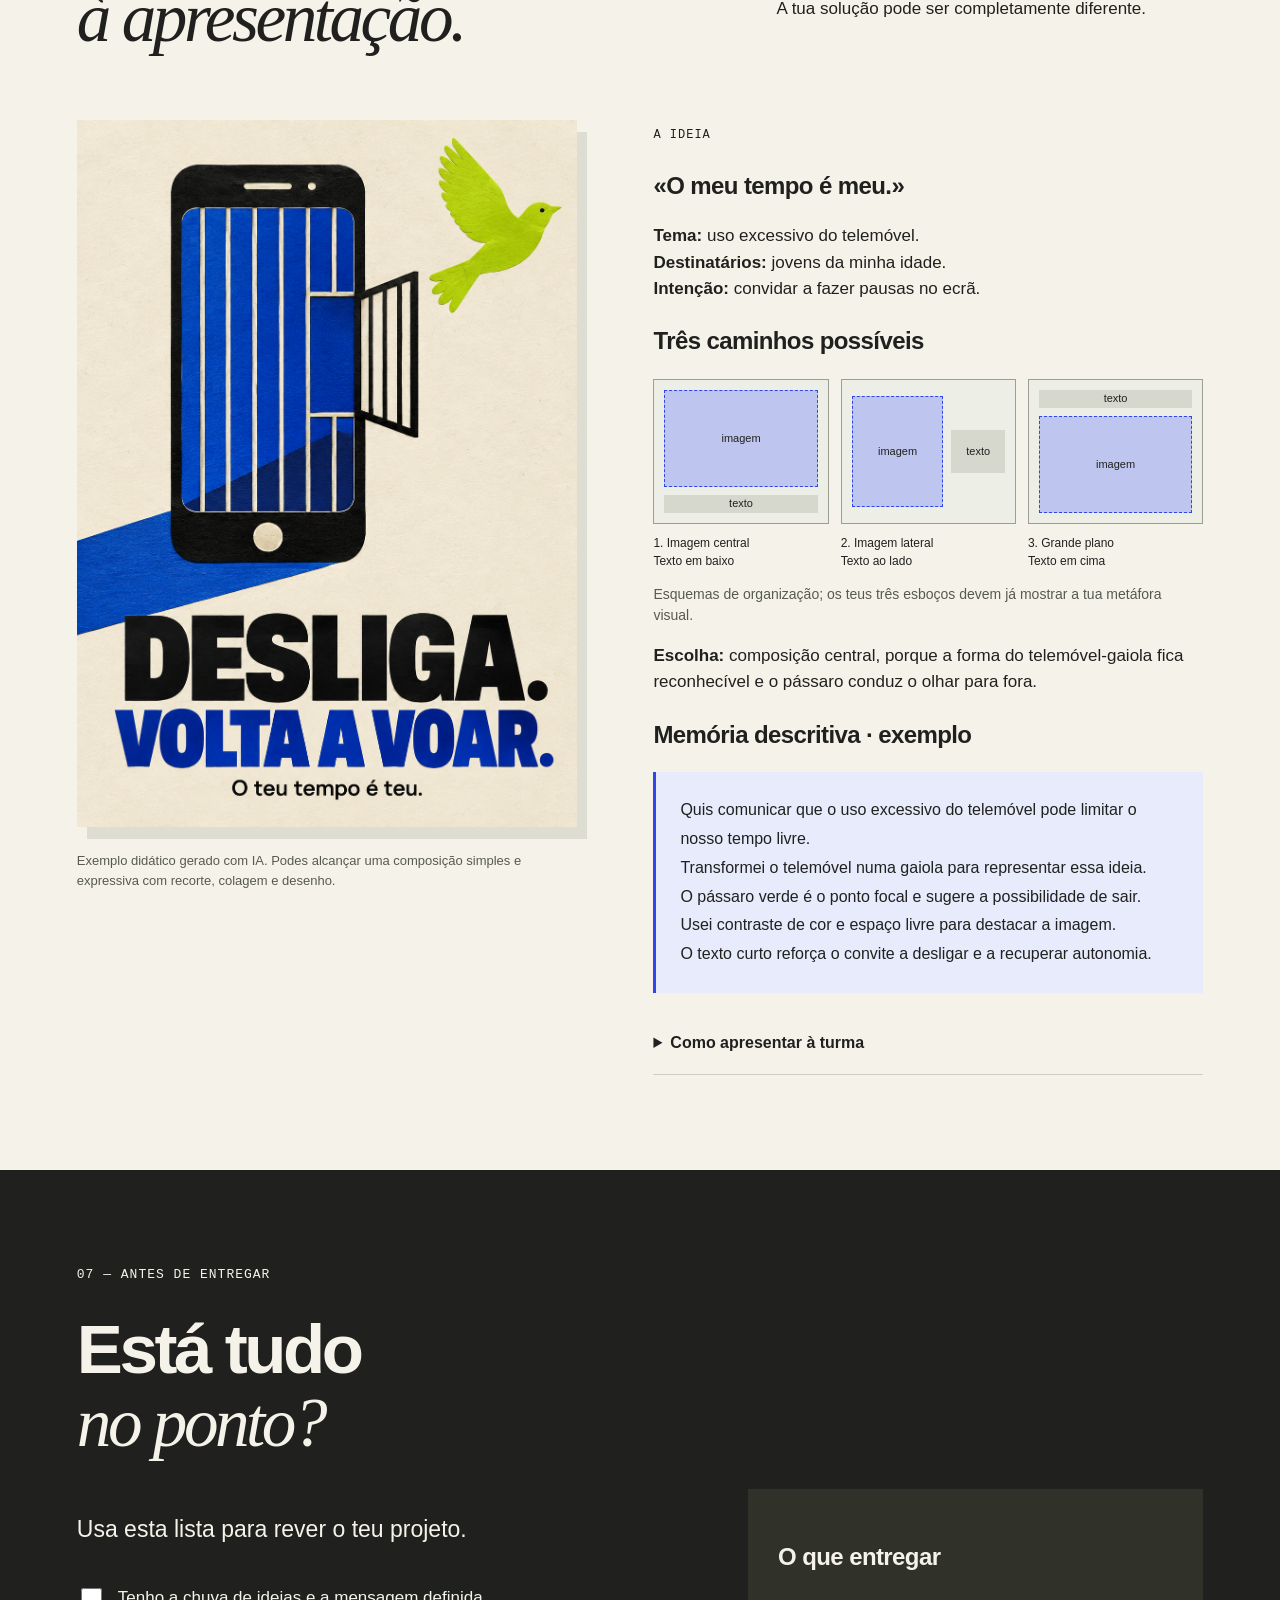
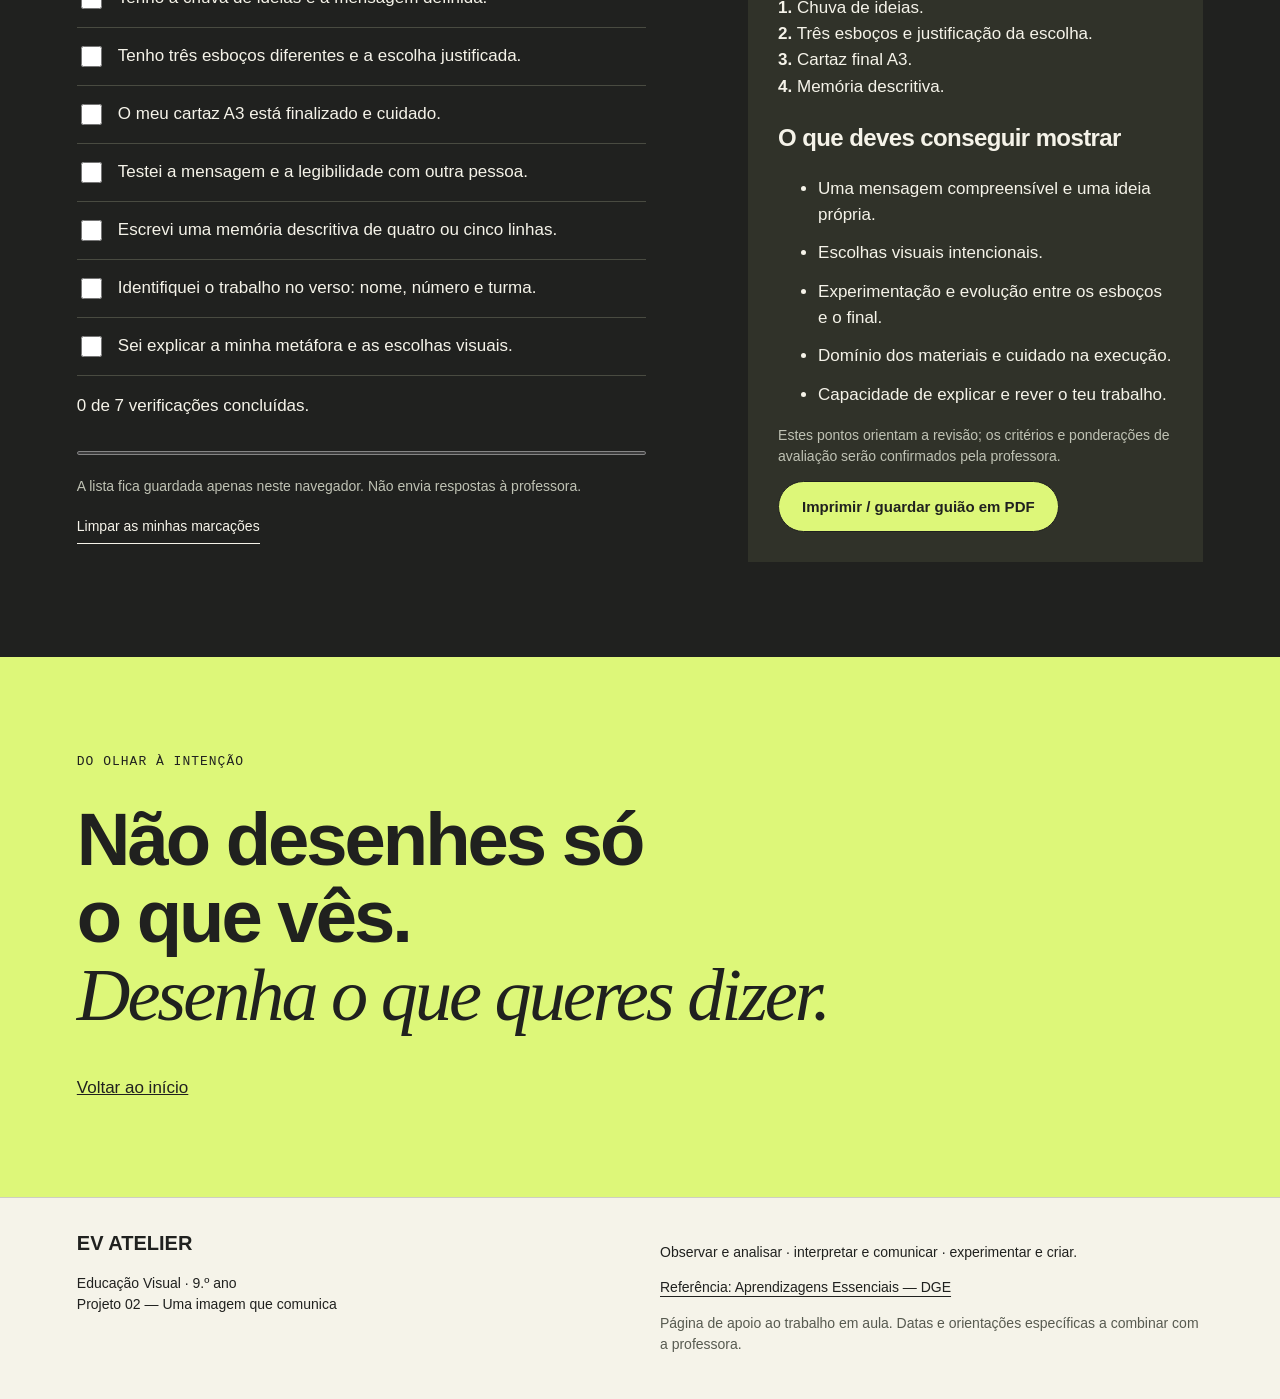
==== commit 7e92ed66: "Adiciona hero interativo com cartazes de campanhas reais" ====
--- a/index.html
+++ b/index.html
@@ -1,4 +1,4 @@
-<!doctype html><html lang="pt-PT"><head><meta charset="utf-8"><meta name="viewport" content="width=device-width, initial-scale=1"><meta name="description" content="Projeto de Educação Visual do 9.º ano: cria um cartaz com uma mensagem, explora a hierarquia visual e prepara a tua apresentação."><title>Uma imagem que comunica · EV 9.º</title><link rel="icon" href="data:image/svg+xml,%3Csvg xmlns='http://www.w3.org/2000/svg' viewBox='0 0 64 64'%3E%3Crect width='64' height='64' fill='%232f45ec'/%3E%3Ccircle cx='32' cy='32' r='17' fill='%23d8f36a'/%3E%3C/svg%3E"><link rel="stylesheet" href="style.css"><script src="app.js" defer></script></head><body><a class="skip" href="#desafio">Saltar para o enunciado</a><header><a class="brand" href="#inicio">EV<span>↗</span> ATELIER</a><nav aria-label="Navegação principal"><a href="#desafio">O desafio</a><a href="#laboratorio">Experimenta</a><a href="#percurso">Passo a passo</a><a href="#entrega">Entrega</a></nav><span class="year">9.º ANO / PROJETO 02</span></header><main><section id="inicio" class="hero"><div class="hero-meta"><span>EDUCAÇÃO VISUAL</span><span>DA PERCEÇÃO À COMUNICAÇÃO</span></div><h1>Uma imagem<br>que <em>comunica.</em></h1><div class="hero-bottom"><p>O teu olhar já sabe organizar imagens.<br>Agora, faz uma imagem dizer alguma coisa.</p><a class="button lime" href="#desafio">Descobre o desafio</a></div><div class="hero-art" aria-hidden="true"><span class="orbit"></span><span class="disc">OLHA<br>OUTRA<br>VEZ.</span><span class="small-note">FORMA + IDEIA<br>= MENSAGEM</span></div><div class="hero-foot"><span>01 / OBSERVAR</span><span>02 / EXPERIMENTAR</span><span>03 / COMUNICAR</span></div></section><div class="ticker" aria-hidden="true"><span>MENOS ÓBVIO. MAIS IDEIA. &nbsp; IMAGEM PRIMEIRO. TEXTO DEPOIS. &nbsp; MENOS ÓBVIO. MAIS IDEIA.</span></div><section id="desafio" class="section"><p class="eyebrow">01 — O ENUNCIADO</p><h2>Uma causa.<br>Uma imagem.<br><em>Uma mensagem.</em></h2><p class="lead">Cria um cartaz A3 sobre um tema à tua escolha. A imagem deve comunicar a ideia principal antes de lermos o texto.</p>
+<!doctype html><html lang="pt-PT"><head><meta charset="utf-8"><meta name="viewport" content="width=device-width, initial-scale=1"><meta name="description" content="Projeto de Educação Visual do 9.º ano: cria um cartaz com uma mensagem, explora a hierarquia visual e prepara a tua apresentação."><title>Uma imagem que comunica · EV 9.º</title><link rel="icon" href="data:image/svg+xml,%3Csvg xmlns='http://www.w3.org/2000/svg' viewBox='0 0 64 64'%3E%3Crect width='64' height='64' fill='%232f45ec'/%3E%3Ccircle cx='32' cy='32' r='17' fill='%23d8f36a'/%3E%3C/svg%3E"><link rel="stylesheet" href="style.css"><script src="app.js" defer></script></head><body><a class="skip" href="#desafio">Saltar para o enunciado</a><header><a class="brand" href="#inicio">EV<span>↗</span> ATELIER</a><nav aria-label="Navegação principal"><a href="#desafio">O desafio</a><a href="#laboratorio">Experimenta</a><a href="#percurso">Passo a passo</a><a href="#entrega">Entrega</a></nav><span class="year">9.º ANO / PROJETO 02</span></header><main><section id="inicio" class="hero"><div class="hero-meta"><span>EDUCAÇÃO VISUAL</span><span>DA PERCEÇÃO À COMUNICAÇÃO</span></div><div class="hero-layout"><div class="hero-copy"><h1>Uma imagem<br>que <em>comunica.</em></h1><div class="hero-bottom"><p>Cartazes que saíram do papel para mudar atitudes. Explora-os e descobre como uma imagem faz ouvir uma ideia.</p><a class="button lime" href="#desafio">Descobre o desafio</a></div></div><div class="campaign-wall" aria-label="Explorar três cartazes de campanhas reais"><button class="poster-card" data-campaign="trees" aria-haspopup="dialog" aria-label="Ampliar e analisar Spare Our Trees"><img src="assets/campanha-arvores.jpg" width="447" height="700" alt="Spare Our Trees: folha em azul e preto sobre fundo claro."><span>01 / PROTEGER</span></button><button class="poster-card" data-campaign="work" aria-haspopup="dialog" aria-label="Ampliar e analisar We Can Do It"><img src="assets/campanha-we-can-do-it.jpg" width="600" height="800" fetchpriority="high" alt="We Can Do It!: trabalhadora com o braço dobrado sobre fundo amarelo."><span>02 / MOBILIZAR</span></button><button class="poster-card" data-campaign="water" aria-haspopup="dialog" aria-label="Ampliar e analisar Save Water"><img src="assets/campanha-agua.jpg" width="600" height="800" alt="Don't be a drip! Save water: cartaz de campanha para evitar fugas e poupar água."><span>03 / POUPAR</span></button><p class="wall-caption">TOCA NUM CARTAZ. DESCOBRE A MENSAGEM.</p></div></div><p class="campaign-credit">Cartazes históricos reais · <a href="https://www.loc.gov/item/98517129/" target="_blank" rel="noopener noreferrer">Library of Congress</a> e <a href="https://www.archives.gov/research/still-pictures/highlights/we-can-do-it" target="_blank" rel="noopener noreferrer">National Archives</a></p><div class="hero-foot"><span>01 / OBSERVAR</span><span>02 / EXPERIMENTAR</span><span>03 / COMUNICAR</span></div></section><div class="ticker" aria-hidden="true"><span>MENOS ÓBVIO. MAIS IDEIA. &nbsp; IMAGEM PRIMEIRO. TEXTO DEPOIS. &nbsp; MENOS ÓBVIO. MAIS IDEIA.</span></div><section id="desafio" class="section"><p class="eyebrow">01 — O ENUNCIADO</p><h2>Uma causa.<br>Uma imagem.<br><em>Uma mensagem.</em></h2><p class="lead">Cria um cartaz A3 sobre um tema à tua escolha. A imagem deve comunicar a ideia principal antes de lermos o texto.</p>
 <div class="brief-grid"><div class="brief"><span class="tag">O QUE VAIS FAZER</span><ul><li>Escolher um tema e uma mensagem clara.</li><li>Inventar uma <strong>metáfora visual</strong>: usar uma imagem para representar uma ideia.</li><li>Explorar ponto focal, contraste, escala, composição, cor, tipografia e espaço negativo.</li><li>Produzir um cartaz individual em <strong>A3 (29,7 × 42 cm)</strong>, vertical ou horizontal, com técnica manual ou mista.</li><li>Usar texto curto e legível, ao serviço da imagem.</li></ul></div><aside class="rule"><span class="tag">A REGRA CRIATIVA</span><h3>A primeira ideia?<br>Vai mais longe.</h3><p>Sobre dependência do telemóvel, evita apenas desenhar alguém a olhar para um ecrã. E se o ecrã fosse uma gaiola?</p><p><strong>Transforma. Combina. Surpreende.</strong></p></aside></div>
 <div class="gestalt"><span class="tag">LEVA A GESTALT CONTIGO</span><p><strong>Figura–fundo:</strong> destaca a mensagem. <strong>Proximidade:</strong> aproxima o que pertence ao mesmo grupo. <strong>Semelhança:</strong> cria unidade. <strong>Continuidade:</strong> conduz o olhar.</p></div>
 <div class="theme-picker"><label for="theme">Uma ideia para começares</label><select id="theme"><option value="telemovel">Dependência do telemóvel</option><option value="ambiente">Ambiente</option><option value="bullying">Bullying</option><option value="igualdade">Igualdade</option><option value="consumo">Consumo</option><option value="musica">Música / evento fictício</option></select><p id="theme-idea" aria-live="polite">Um ecrã pode transformar-se numa gaiola. Que outra imagem representa a falta de liberdade?</p><small>São pontos de partida. Podes escolher outro tema e deves desenvolver a tua própria solução.</small></div></section>
@@ -20,4 +20,4 @@
 <section id="materiais" class="section materials"><p class="eyebrow">05 — O QUE LEVAR</p><h2>Prepara o teu<br><em>atelier.</em></h2><div class="material-grid"><div><h3>Essenciais</h3><ul><li>Uma folha A3 para o cartaz final.</li><li>Folhas A4 ou caderno para ideias e três esboços.</li><li>Lápis de grafite HB ou 2B, borracha e afia.</li><li>Régua.</li><li>Material de cor que já tenhas: lápis de cor <strong>ou</strong> marcadores, por exemplo.</li></ul></div><div><h3>Conforme a tua técnica</h3><ul><li><strong>Colagem:</strong> revistas, papéis de cor, tesoura e cola.</li><li><strong>Pintura:</strong> guache, pincéis, recipiente para água, pano e proteção para a mesa; papel adequado.</li><li><strong>Fotografia:</strong> fotografias próprias e impressões, se precisares.</li><li><strong>Técnica mista:</strong> uma seleção dos materiais anteriores.</li></ul></div></div><p class="note">Não precisas de comprar tudo. Escolhe os materiais de acordo com a tua ideia e confirma com a professora o que existe na sala.</p></section>
 <section id="final" class="section final-example"><p class="eyebrow">06 — EXEMPLO DE UM TRABALHO COMPLETO</p><div class="section-heading"><h2>Da intenção<br><em>à apresentação.</em></h2><p>Um exemplo de raciocínio, não um modelo para copiar. A tua solução pode ser completamente diferente.</p></div><div class="final-grid"><figure><img src="assets/cartaz-exemplo.png" loading="lazy" width="1024" height="1536" alt="Exemplo final: telemóvel-gaiola com pássaro a sair e o slogan Desliga. Volta a voar."><figcaption>Exemplo didático gerado com IA. Podes alcançar uma composição simples e expressiva com recorte, colagem e desenho.</figcaption></figure><div><span class="tag">A IDEIA</span><h3>«O meu tempo é meu.»</h3><p><strong>Tema:</strong> uso excessivo do telemóvel.<br><strong>Destinatários:</strong> jovens da minha idade.<br><strong>Intenção:</strong> convidar a fazer pausas no ecrã.</p><h3>Três caminhos possíveis</h3><div class="thumbnails" aria-label="Esquemas de três possíveis composições"><div><div class="wire w1"><i>imagem</i><b>texto</b></div><small>1. Imagem central<br>Texto em baixo</small></div><div><div class="wire w2"><i>imagem</i><b>texto</b></div><small>2. Imagem lateral<br>Texto ao lado</small></div><div><div class="wire w3"><i>imagem</i><b>texto</b></div><small>3. Grande plano<br>Texto em cima</small></div></div><p class="caption">Esquemas de organização; os teus três esboços devem já mostrar a tua metáfora visual.</p><p><strong>Escolha:</strong> composição central, porque a forma do telemóvel-gaiola fica reconhecível e o pássaro conduz o olhar para fora.</p><h3>Memória descritiva · exemplo</h3><blockquote>Quis comunicar que o uso excessivo do telemóvel pode limitar o nosso tempo livre.<br>Transformei o telemóvel numa gaiola para representar essa ideia.<br>O pássaro verde é o ponto focal e sugere a possibilidade de sair.<br>Usei contraste de cor e espaço livre para destacar a imagem.<br>O texto curto reforça o convite a desligar e a recuperar autonomia.</blockquote><details><summary>Como apresentar à turma</summary><ol><li>Mostra o cartaz e diz a mensagem em uma frase.</li><li>Identifica o ponto focal e explica a metáfora.</li><li>Mostra os três esboços e justifica a escolha.</li><li>Explica uma alteração que fizeste depois do teste.</li><li>Refere a técnica, os materiais e uma dificuldade que resolveste.</li></ol></details></div></div></section>
 <section id="entrega" class="section delivery"><p class="eyebrow">07 — ANTES DE ENTREGAR</p><h2>Está tudo<br><em>no ponto?</em></h2><div class="delivery-grid"><div><p class="lead">Usa esta lista para rever o teu projeto.</p><div class="checklist"><label><input type="checkbox" data-check="ideias"> Tenho a chuva de ideias e a mensagem definida.</label><label><input type="checkbox" data-check="esbocos"> Tenho três esboços diferentes e a escolha justificada.</label><label><input type="checkbox" data-check="cartaz"> O meu cartaz A3 está finalizado e cuidado.</label><label><input type="checkbox" data-check="mensagem"> Testei a mensagem e a legibilidade com outra pessoa.</label><label><input type="checkbox" data-check="memoria"> Escrevi uma memória descritiva de quatro ou cinco linhas.</label><label><input type="checkbox" data-check="nome"> Identifiquei o trabalho no verso: nome, número e turma.</label><label><input type="checkbox" data-check="oral"> Sei explicar a minha metáfora e as escolhas visuais.</label></div><p id="progress-text" aria-live="polite">0 de 7 verificações concluídas.</p><progress id="progress" value="0" max="7" aria-label="Progresso da revisão"></progress><p class="caption">A lista fica guardada apenas neste navegador. Não envia respostas à professora.</p><button class="text-button" id="reset">Limpar as minhas marcações</button></div><aside><h3>O que entregar</h3><p><strong>1.</strong> Chuva de ideias.<br><strong>2.</strong> Três esboços e justificação da escolha.<br><strong>3.</strong> Cartaz final A3.<br><strong>4.</strong> Memória descritiva.</p><h3>O que deves conseguir mostrar</h3><ul><li>Uma mensagem compreensível e uma ideia própria.</li><li>Escolhas visuais intencionais.</li><li>Experimentação e evolução entre os esboços e o final.</li><li>Domínio dos materiais e cuidado na execução.</li><li>Capacidade de explicar e rever o teu trabalho.</li></ul><p class="caption">Estes pontos orientam a revisão; os critérios e ponderações de avaliação serão confirmados pela professora.</p><button class="button lime" id="print">Imprimir / guardar guião em PDF</button></aside></div></section>
-<section class="section closing"><p class="eyebrow">DO OLHAR À INTENÇÃO</p><p class="closing-title">Não desenhes só<br>o que vês.<br><em>Desenha o que queres dizer.</em></p><a href="#inicio">Voltar ao início</a></section></main><footer><div><strong>EV ATELIER</strong><p>Educação Visual · 9.º ano<br>Projeto 02 — Uma imagem que comunica</p></div><div><p>Observar e analisar · interpretar e comunicar · experimentar e criar.</p><a href="https://curriculonacional.dge.mec.pt/organizacao-curricular/educacao-visual-9o-ano" target="_blank" rel="noopener noreferrer">Referência: Aprendizagens Essenciais — DGE</a><p class="caption">Página de apoio ao trabalho em aula. Datas e orientações específicas a combinar com a professora.</p></div></footer></body></html>
+<section class="section closing"><p class="eyebrow">DO OLHAR À INTENÇÃO</p><p class="closing-title">Não desenhes só<br>o que vês.<br><em>Desenha o que queres dizer.</em></p><a href="#inicio">Voltar ao início</a></section></main><dialog class="campaign-dialog" id="campaign-dialog" aria-labelledby="campaign-title"><div class="dialog-top"><p>CAMPANHAS REAIS / APRENDER A OLHAR</p><button class="close-dialog" type="button" autofocus>Fechar ✕</button></div><div class="campaign-detail"><figure><img id="campaign-image" alt=""></figure><div><span class="tag" id="campaign-meta"></span><h2 id="campaign-title"></h2><p id="campaign-context" class="campaign-context"></p><h3>O que quer comunicar?</h3><p id="campaign-message"></p><h3>Como orienta o teu olhar?</h3><p id="campaign-analysis"></p><p id="campaign-question" class="question"></p><a id="campaign-source" class="campaign-source" target="_blank" rel="noopener noreferrer">Ver cartaz e ficha no arquivo original</a><p class="caption">Análise visual para este projeto. O contexto histórico ajuda a interpretar a intenção original do cartaz.</p></div></div></dialog><footer><div><strong>EV ATELIER</strong><p>Educação Visual · 9.º ano<br>Projeto 02 — Uma imagem que comunica</p></div><div><p>Observar e analisar · interpretar e comunicar · experimentar e criar.</p><a href="https://curriculonacional.dge.mec.pt/organizacao-curricular/educacao-visual-9o-ano" target="_blank" rel="noopener noreferrer">Referência: Aprendizagens Essenciais — DGE</a><p class="caption">Página de apoio ao trabalho em aula. Datas e orientações específicas a combinar com a professora.</p></div></footer></body></html>
--- a/style.css
+++ b/style.css
@@ -1,2 +1,6 @@
 :root{--paper:#f5f3e9;--ink:#20211f;--blue:#3046e9;--lime:#ddf779;--line:#cecec3}*{box-sizing:border-box}html{scroll-behavior:smooth;scroll-padding-top:90px}body{margin:0;background:var(--paper);color:var(--ink);font-family:Arial,Helvetica,sans-serif;font-size:17px;line-height:1.55}a{color:inherit}button,input,select{font:inherit}button,a,input,select,summary{touch-action:manipulation}button,.button{cursor:pointer}a:focus-visible,button:focus-visible,input:focus-visible,select:focus-visible,summary:focus-visible{outline:3px solid #ef7d46;outline-offset:5px}header{height:82px;display:flex;align-items:center;justify-content:space-between;padding:0 4vw;border-bottom:1px solid var(--ink);background:var(--paper);position:relative;z-index:5}.brand{text-decoration:none;font-weight:900;letter-spacing:-1px;font-size:22px}.brand span{display:inline-block;background:var(--blue);color:white;padding:0 7px;margin:0 5px}nav{display:flex;gap:25px}nav a{text-decoration:none;font-size:14px}.year,.eyebrow,.hero-meta,.hero-foot,.small-note{font-family:monospace;font-size:13px;letter-spacing:1px}.hero{padding:32px 5vw 0;position:relative;overflow:hidden;min-height:650px}.hero-meta{display:flex;justify-content:space-between}h1{font-size:clamp(64px,8.6vw,136px);letter-spacing:-.072em;line-height:.98;font-weight:800;margin:70px 0 30px;position:relative;z-index:2;max-width:1000px}em{font-family:Georgia,serif;font-weight:400}h1 em{color:var(--blue)}.hero-bottom{display:flex;gap:45px;align-items:center;position:relative;z-index:2;padding-bottom:60px}.hero-bottom p{max-width:440px}.button{display:inline-flex;justify-content:center;align-items:center;text-decoration:none;background:var(--ink);color:white;border:1px solid var(--ink);border-radius:99px;padding:13px 23px;font-size:15px;font-weight:700}.lime{background:var(--lime);color:var(--ink)}.hero-art{position:absolute;right:4vw;top:215px;width:340px;height:340px;pointer-events:none}.disc{position:absolute;right:8px;top:25px;display:grid;align-content:center;text-align:center;width:255px;height:255px;border-radius:50%;background:var(--blue);color:var(--lime);font-size:47px;font-weight:900;line-height:.98;letter-spacing:-2px;transform:rotate(10deg)}.orbit{position:absolute;inset:0;border:1px solid var(--ink);border-radius:50%;transform:rotate(-30deg) scaleY(.57)}.small-note{position:absolute;bottom:4px;right:0;transform:rotate(-7deg)}.hero-foot{display:flex;justify-content:space-between;border-top:1px solid var(--line);padding:17px 0}.ticker{overflow:hidden;background:var(--lime);border-block:1px solid var(--ink);padding:13px 0;white-space:nowrap;font-size:22px;font-weight:700;letter-spacing:-.4px}.ticker span{display:block;width:max-content;animation:marquee 35s linear infinite}@keyframes marquee{to{transform:translateX(-25%)}}.section{padding:95px 6vw;scroll-margin-top:20px}.eyebrow{margin:0 0 28px}h2{font-size:clamp(42px,5.4vw,78px);line-height:1.05;letter-spacing:-.05em;margin:0 0 30px}h3{font-size:24px;line-height:1.15;letter-spacing:-.6px}.lead{font-size:23px;line-height:1.5;max-width:720px}footer{padding:30px 6vw;border-top:1px solid var(--line)}.skip{position:absolute;left:15px;top:-80px;z-index:20;background:white;padding:10px}.skip:focus{top:10px}@media(min-width:1500px){.hero{min-height:760px}.hero-art{top:270px;right:6vw}}@media(max-width:1050px){.year{display:none}.hero-art{opacity:.22;right:-90px}.hero-bottom{gap:20px}h1{font-size:90px}}@media(max-width:650px){header{height:auto;min-height:90px;flex-wrap:wrap;gap:15px;padding:15px 5vw}nav{gap:18px;flex-wrap:wrap}nav a{font-size:13px}.hero{padding-top:24px;min-height:600px}.hero-meta span:last-child{display:none}h1{font-size:62px;margin-top:80px}.hero-bottom{align-items:flex-start;flex-direction:column;padding-bottom:40px}.hero-art{top:120px;right:-160px}.hero-foot{font-size:10px;letter-spacing:0}.section{padding:65px 6vw}.lead{font-size:20px}.ticker{font-size:18px}}@media(prefers-reduced-motion:reduce){html{scroll-behavior:auto}*,*::before,*::after{animation:none!important;transition:none!important}}
 .tag{font:12px monospace;letter-spacing:1px}.brief-grid{display:grid;grid-template-columns:1.3fr 1fr;gap:7vw;margin:45px 0}.brief li{padding:7px 0}.rule{background:var(--lime);padding:35px;transform:rotate(2deg)}.rule h3{font-size:35px}.gestalt{border-block:1px solid var(--line);padding:24px 0}.gestalt p{max-width:1000px}.theme-picker{margin-top:35px;max-width:850px}.theme-picker label{display:block;font-weight:bold;margin-bottom:10px}select{width:100%;max-width:480px;padding:13px;background:transparent;border:1px solid var(--ink);border-radius:0}small,.caption{font-size:14px;line-height:1.5}.caption{color:#575a50}.section-heading{display:grid;grid-template-columns:1.4fr 1fr;gap:8vw;align-items:center;margin-bottom:36px}.section-heading p{max-width:460px}.lab{background:var(--blue);color:var(--paper)}.lab-layout{display:grid;grid-template-columns:1fr 1fr;gap:8vw;align-items:center}.concepts{display:flex;gap:9px;flex-wrap:wrap}.concepts button{border:1px solid #9da6ef;border-radius:30px;padding:10px 18px;background:transparent;color:white;font-size:15px}.concepts button.active{background:var(--lime);color:var(--ink);border-color:var(--lime)}.concept-copy{min-height:230px;padding-top:20px}.concept-copy h3{font-size:32px}.question{font-family:Georgia,serif;font-size:24px;font-style:italic}.toggle{display:flex;gap:10px;align-items:center;font-size:15px}.toggle input,.checklist input{width:21px;height:21px;flex-shrink:0;accent-color:var(--blue)}.lab-poster{background:var(--paper);color:var(--ink);padding:9%;aspect-ratio:1/1.14;max-width:480px;box-shadow:12px 14px 0 #192caf;display:flex;flex-direction:column;justify-content:space-between;transition:background .3s,color .3s}.dot-grid{display:grid;grid-template-columns:repeat(3,1fr);gap:15px;width:65%;margin:auto}.dot-grid i{aspect-ratio:1;background:var(--blue);border-radius:50%;transition:all .35s}.dot-grid .focus-dot{background:var(--lime);box-shadow:0 0 0 1px #526823;transform:scale(1.15)}.lab-title{font-size:clamp(25px,3.4vw,47px);line-height:1.02;font-weight:800;letter-spacing:-1.5px;margin-top:25px}.lab-title strong{color:var(--blue)}.lab-small{font-size:13px;margin-top:18px}.lab-poster.before .focus-dot{background:var(--blue);transform:none;box-shadow:none}.lab-poster[data-mode="contraste"]{background:#20211f;color:white}.lab-poster[data-mode="contraste"] .dot-grid i{background:#62655a}.lab-poster[data-mode="contraste"] .focus-dot{background:var(--lime)}.lab-poster[data-mode="contraste"] .lab-title strong{color:var(--lime)}.lab-poster[data-mode="contraste"].before{background:#dddcd3;color:#77796d}.lab-poster[data-mode="contraste"].before .lab-title strong{color:#77796d}.lab-poster[data-mode="contraste"].before .dot-grid i{background:#abae9c}.lab-poster[data-mode="escala"] .focus-dot{transform:scale(1.7);background:var(--blue);box-shadow:none}.lab-poster[data-mode="escala"].before .focus-dot{transform:none}.lab-poster[data-mode="composicao"] .dot-grid{margin:0 0 auto auto;width:58%}.lab-poster[data-mode="composicao"] .lab-title{width:90%;align-self:flex-start}.lab-poster[data-mode="composicao"].before .dot-grid{margin:auto}.lab-poster[data-mode="composicao"].before .lab-title{text-align:center;align-self:center;transform:rotate(-9deg)}.lab-poster[data-mode="cor"]{background:#f5d6bd}.lab-poster[data-mode="cor"] .dot-grid i{background:#ad4722}.lab-poster[data-mode="cor"] .focus-dot{background:#1b655f}.lab-poster[data-mode="cor"] .lab-title strong{color:#9b3b1c}.lab-poster[data-mode="cor"].before{background:#dce8ee}.lab-poster[data-mode="cor"].before .dot-grid i{background:#3d587d}.lab-poster[data-mode="cor"].before .focus-dot{background:#8596b0}.lab-poster[data-mode="cor"].before .lab-title strong{color:#3d587d}.lab-poster[data-mode="tipo"] .lab-title{font-weight:900}.lab-poster[data-mode="tipo"].before .lab-title{font-family:Georgia,serif;font-size:26px;font-weight:400;letter-spacing:5px;line-height:1.8}.lab-poster[data-mode="espaco"] .dot-grid{width:40%}.lab-poster[data-mode="espaco"].before{padding:3%}.lab-poster[data-mode="espaco"].before .dot-grid{width:90%}.lab-poster[data-mode="espaco"].before .lab-title{margin-top:0}.lab-note{margin-top:50px;font-size:14px;max-width:760px;color:#e3e6ff}.gallery{display:grid;grid-template-columns:repeat(3,1fr);gap:40px 28px}.mini-poster{aspect-ratio:2/3;overflow:hidden;display:flex;flex-direction:column;justify-content:space-between;padding:25px;position:relative}.mini-poster>span{font-size:13px}.mini-poster strong{font-size:clamp(36px,4.3vw,66px);line-height:.95;letter-spacing:-3px}.p-one{background:var(--blue);color:var(--lime)}.whispers{font-size:17px;line-height:1.7;opacity:.8}.p-one strong{font-size:clamp(65px,7.7vw,110px)}.p-two{background:#e5e1d5;color:var(--blue)}.p-two small{display:block;margin-bottom:15px}.p-two strong{display:block}.p-three{background:#ed925f}.rhythm{font-size:48px;line-height:1.1;letter-spacing:8px}.p-three strong{position:absolute;top:45%;left:8%;font-size:clamp(52px,6.5vw,100px);transform:rotate(-18deg);background:#ed925f}.p-four{background:var(--lime)}.equals{font-size:clamp(36px,4.8vw,68px);letter-spacing:4px;line-height:1.1}.p-five{background:var(--ink);color:var(--paper)}.p-five strong{font-size:clamp(32px,3.4vw,52px);letter-spacing:-2px}.single-dot{background:var(--lime);border-radius:50%;width:30px;height:30px;align-self:center;margin-top:15%}.p-six{padding:0;background:var(--paper)}.p-six img{width:100%;height:100%;object-fit:cover}summary{cursor:pointer;padding:18px 0;font-size:16px;font-weight:bold;border-bottom:1px solid var(--line)}details p{font-size:15px}details[open] summary{color:var(--blue)}.gallery+.caption{margin-top:30px;max-width:850px}.process{background:#eae8de}.steps{margin-top:50px}.steps article{border-top:1px solid #b4b6ab;padding:32px 0;display:grid;grid-template-columns:1fr 4fr;gap:30px}.steps article>span{font-size:60px;line-height:1;color:var(--blue);font-family:Georgia,serif}.steps h3{margin:0 0 15px}.steps p{max-width:800px}.steps small{font-weight:700}.note{border-left:3px solid var(--blue);padding:10px 20px;margin-top:35px}.material-grid{display:grid;grid-template-columns:1fr 1fr;gap:8vw}.material-grid li{padding:8px 0}.materials{border-bottom:1px solid var(--line)}.final-grid{display:grid;grid-template-columns:1fr 1.1fr;gap:6vw;align-items:start}.final-grid figure{margin:0;position:sticky;top:35px}.final-grid figure img{width:100%;height:auto;display:block;box-shadow:10px 12px 0 #deddd2}.final-grid figcaption{font-size:13px;margin-top:24px;color:#575a50}.final-grid h3{margin-top:25px}.thumbnails{display:grid;grid-template-columns:repeat(3,1fr);gap:12px}.wire{height:145px;border:1px solid #9c9e94;position:relative;display:flex;padding:10px;gap:8px;font-size:11px;background:#edeee5}.wire i{background:#bec5ee;border:1px dashed var(--blue);display:grid;place-items:center;font-style:normal}.wire b{background:#d6d8ce;font-weight:400;display:grid;place-items:center}.w1{flex-direction:column}.w1 i{flex:1}.w1 b{height:18px}.w2{align-items:center}.w2 i{width:60%;height:90%}.w2 b{width:35%;height:35%}.w3{flex-direction:column-reverse}.w3 i{flex:1}.w3 b{height:18px}.thumbnails small{display:block;margin-top:10px;font-size:12px}blockquote{margin:20px 0;padding:24px;background:#e7ebfc;border-left:3px solid var(--blue);font-size:16px;line-height:1.8}.delivery{background:var(--ink);color:var(--paper)}.delivery-grid{display:grid;grid-template-columns:1.25fr 1fr;gap:8vw}.checklist label{display:flex;align-items:flex-start;gap:13px;padding:15px 0;border-bottom:1px solid #494b41;cursor:pointer}.checklist input{accent-color:var(--lime);margin-top:3px}.checklist label:has(input:checked){color:var(--lime)}.delivery aside{background:#303229;padding:30px}.delivery .caption{color:#bfc2b4}.delivery li{margin-bottom:12px}progress{width:100%;height:8px;accent-color:var(--lime)}.text-button{background:none;color:inherit;border:0;border-bottom:1px solid;padding:5px 0;font-size:14px}.closing{background:var(--lime)}.closing-title{font-size:clamp(38px,5.8vw,88px);font-weight:800;line-height:1.05;letter-spacing:-3px;margin:25px 0 40px}footer{display:grid;grid-template-columns:1fr 1fr;gap:40px;font-size:14px}footer strong{font-size:20px}footer a{text-underline-offset:4px}body{overflow-x:clip}@media(max-width:900px){.gallery{grid-template-columns:repeat(2,1fr)}.mini-poster strong{font-size:60px}.p-one strong{font-size:100px}.p-three strong{font-size:85px}.equals{font-size:56px}.final-grid{gap:30px}.brief-grid{gap:30px}.lab-layout{gap:35px}.lab-title{font-size:33px}.lab-poster{padding:8%}}@media(max-width:650px){.section-heading,.brief-grid,.lab-layout,.material-grid,.final-grid,.delivery-grid,footer{grid-template-columns:1fr;gap:25px}.section-heading{margin-bottom:25px}.section-heading h2{margin-bottom:0}.rule{transform:none}.lab-poster{width:100%;margin:5px auto;max-width:390px;aspect-ratio:1/1.1}.lab-title{font-size:38px}.concept-copy{min-height:215px}.gallery{gap:28px 16px}.mini-poster{padding:16px}.mini-poster strong{font-size:34px;letter-spacing:-1.5px}.mini-poster>span{font-size:10px;line-height:1.3}.whispers{font-size:10px}.p-one strong{font-size:53px}.rhythm{font-size:28px;letter-spacing:1px}.p-three strong{font-size:46px}.equals{font-size:30px;letter-spacing:1px}.p-five strong{font-size:26px}.p-six{padding:0}.gallery summary{font-size:14px}.steps article{grid-template-columns:45px 1fr;gap:20px}.steps article>span{font-size:38px}.final-grid figure{position:static;max-width:390px;margin:auto}.delivery aside{padding:25px}.closing-title{letter-spacing:-1.6px}}@media(max-width:350px){.gallery{grid-template-columns:1fr}.mini-poster strong{font-size:50px}h1{font-size:52px}.lab-title{font-size:30px}}@media print{html{scroll-behavior:auto}body{background:white;font-size:11pt;color:black}.skip,header,.hero,.ticker,.lab,.gallery,.closing,.theme-picker,#exemplos,.hero-art,button,.lab-note{display:none!important}.section{padding:14px 0;break-inside:auto}h2{font-size:24pt;line-height:1.1}h3{font-size:15pt}.eyebrow{font-size:9pt;margin-bottom:12px}.lead{font-size:13pt}.brief-grid,.section-heading,.final-grid,.delivery-grid,.material-grid{gap:20px;margin:15px 0}.rule{transform:none;padding:15px}.steps article{padding:10px 0;break-inside:avoid}.steps article>span{font-size:24pt}.steps p{margin:5px 0}.process,.delivery,.closing,.delivery aside{background:white;color:black}.delivery .caption{color:#555}.delivery aside{padding:0}.final-grid figure{position:static;max-width:240px}.final-grid figure img{box-shadow:none}.final-grid{grid-template-columns:1fr 1.5fr}.checklist label{padding:7px 0;border-color:#ccc}.checklist label:has(input:checked){color:black}details>ol{display:block}details{content-visibility:visible}footer{font-size:9pt;padding:20px 0}.caption{font-size:9pt}.thumbnails{display:none}blockquote{font-size:10pt;padding:10px}.final-example{break-before:page}a{color:black}*{animation:none!important;transform:none!important}progress{display:none}}
+/* Campanhas reais — abertura interativa */
+.hero{min-height:750px;padding-bottom:0}.hero-layout{display:grid;grid-template-columns:1.05fr 1fr;gap:3vw;align-items:center;min-height:590px}.hero-copy{position:relative;z-index:2}.hero h1{font-size:clamp(62px,6.5vw,105px);margin:35px 0 25px;letter-spacing:-.067em}.hero-bottom{display:block;padding-bottom:20px}.hero-bottom p{font-size:18px;max-width:370px;margin-bottom:24px}.campaign-wall{position:relative;height:520px;margin:15px 0 0;isolation:isolate}.campaign-wall::before{content:'';position:absolute;inset:40px -5vw 5px 0;background:var(--blue);border-radius:50% 0 0 50%;z-index:-1}.poster-card{position:absolute;width:43%;padding:0;border:0;background:transparent;box-shadow:0 15px 30px #10132144;transition:transform .3s,box-shadow .3s;transform:translateY(var(--drift,0px)) rotate(var(--tilt));color:var(--ink);text-align:left}.poster-card img{display:block;width:100%;aspect-ratio:.69;object-fit:contain;background:#e8e3d5}.poster-card span{display:block;background:var(--paper);padding:9px 12px;font:12px monospace;border:1px solid #d3d1c5}.poster-card:nth-child(1){--tilt:-12deg;left:0;top:105px;z-index:1}.poster-card:nth-child(2){--tilt:3deg;left:29%;top:20px;z-index:2}.poster-card:nth-child(3){--tilt:13deg;right:-3%;top:160px;z-index:3}.poster-card:hover,.poster-card:focus-visible{transform:translateY(-20px) rotate(0deg) scale(1.07);z-index:5;box-shadow:0 25px 50px #10132166}.wall-caption{position:absolute;left:0;bottom:0;font:13px monospace;letter-spacing:.5px;margin:0;padding:12px 18px;background:var(--lime);z-index:4}.campaign-credit{font-size:12px;color:#55594c;margin:0 0 20px;text-align:right}.campaign-credit a{text-underline-offset:3px}.campaign-dialog{width:min(1040px,94vw);max-height:92vh;padding:0;border:1px solid var(--ink);background:var(--paper);color:var(--ink);overflow:auto}.campaign-dialog::backdrop{background:#121831dc;backdrop-filter:blur(5px)}.dialog-top{display:flex;justify-content:space-between;align-items:center;padding:16px 22px;border-bottom:1px solid var(--line)}.dialog-top p{margin:0;font:13px monospace}.close-dialog{padding:8px 17px;border:1px solid var(--ink);border-radius:50px;background:transparent;color:var(--ink)}.campaign-detail{display:grid;grid-template-columns:1fr 1fr;gap:32px;padding:32px}.campaign-detail figure{margin:0;background:#e9e6da;display:grid;place-items:center}.campaign-detail img{max-width:100%;max-height:65vh;width:auto;height:auto;object-fit:contain}.campaign-detail h2{font-size:42px;line-height:1.05;margin:12px 0 20px}.campaign-detail h3{font-size:19px;margin:24px 0 8px}.campaign-detail p{font-size:16px}.campaign-detail .question{font-size:22px;border-left:3px solid var(--blue);padding-left:16px}.campaign-source{font-size:14px;text-underline-offset:4px}.campaign-detail .tag{color:var(--blue)}.campaign-dialog .caption{font-size:13px}.campaign-context{font-size:14px!important;color:#53564b}@media(min-width:1500px){.hero-layout{min-height:670px}.campaign-wall{height:600px}.poster-card{width:40%}.poster-card:nth-child(3){right:0;top:180px}}@media(max-width:1050px){.hero h1{font-size:68px}.campaign-wall{height:470px}.poster-card:nth-child(1){top:115px}.poster-card:nth-child(3){top:185px}.hero{min-height:700px}.hero-layout{gap:20px}}@media(max-width:750px){.hero-layout{grid-template-columns:1fr;gap:0}.hero h1{font-size:clamp(54px,10vw,76px);margin:35px 0 20px}.hero-bottom{display:flex;flex-direction:row;align-items:center;gap:22px}.hero-bottom p{font-size:16px;margin:0;flex:1}.hero-bottom .button{padding:12px 16px;flex-shrink:0}.campaign-wall{height:510px;max-width:570px;width:100%;margin:20px auto 15px}.campaign-wall::before{inset:25px -6vw 20px -6vw;border-radius:0}.poster-card{width:37%}.poster-card:nth-child(1){left:3%;top:70px}.poster-card:nth-child(2){left:32%;top:25px}.poster-card:nth-child(3){right:1%;top:125px}.campaign-credit{text-align:left;margin-top:20px}.campaign-detail{grid-template-columns:1fr;padding:22px;gap:22px}.campaign-detail img{max-height:52vh}.campaign-detail h2{font-size:34px}}@media(max-width:480px){.hero-bottom{flex-direction:column;align-items:flex-start;gap:18px}.campaign-wall{height:380px}.poster-card{width:41%}.poster-card:nth-child(1){left:0;top:70px}.poster-card:nth-child(2){left:29%;top:22px}.poster-card:nth-child(3){right:-1%;top:130px}.poster-card span{font-size:11px;padding:7px 9px}.wall-caption{font-size:12px;left:0;bottom:0}.hero h1{font-size:60px}.campaign-credit{font-size:12px}.dialog-top{padding:12px}.dialog-top p{font-size:11px}.close-dialog{font-size:14px}}@media(prefers-reduced-motion:reduce){.poster-card{transform:rotate(var(--tilt))!important}.poster-card:hover,.poster-card:focus-visible{transform:rotate(0deg)!important}}@media print{.campaign-dialog{display:none!important}}
+.poster-card img{height:auto}
+.campaign-detail figure{align-self:start}.poster-card[data-campaign="water"]{width:55%;top:255px}.poster-card[data-campaign="water"] img{aspect-ratio:auto}@media(max-width:750px){.poster-card[data-campaign="water"]{width:52%;top:230px}}@media(max-width:480px){.poster-card[data-campaign="water"]{width:54%;top:195px}}
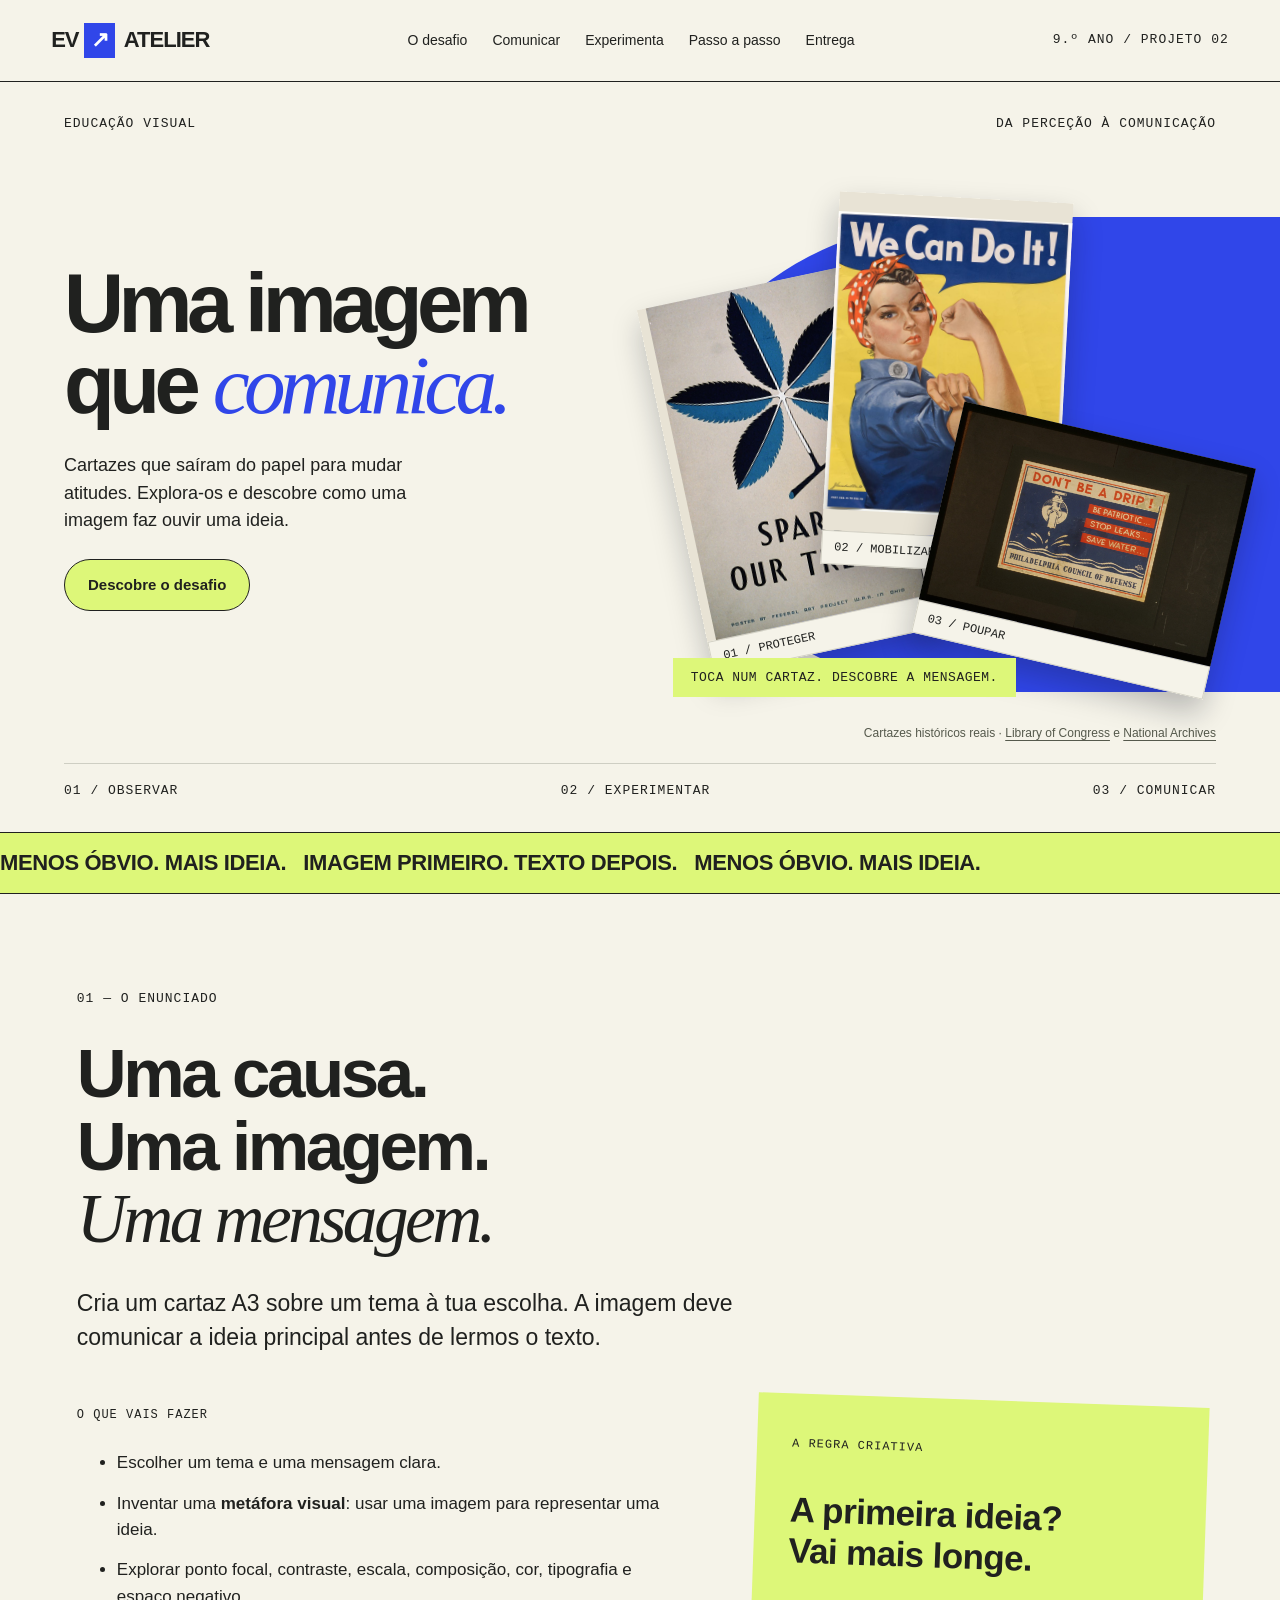
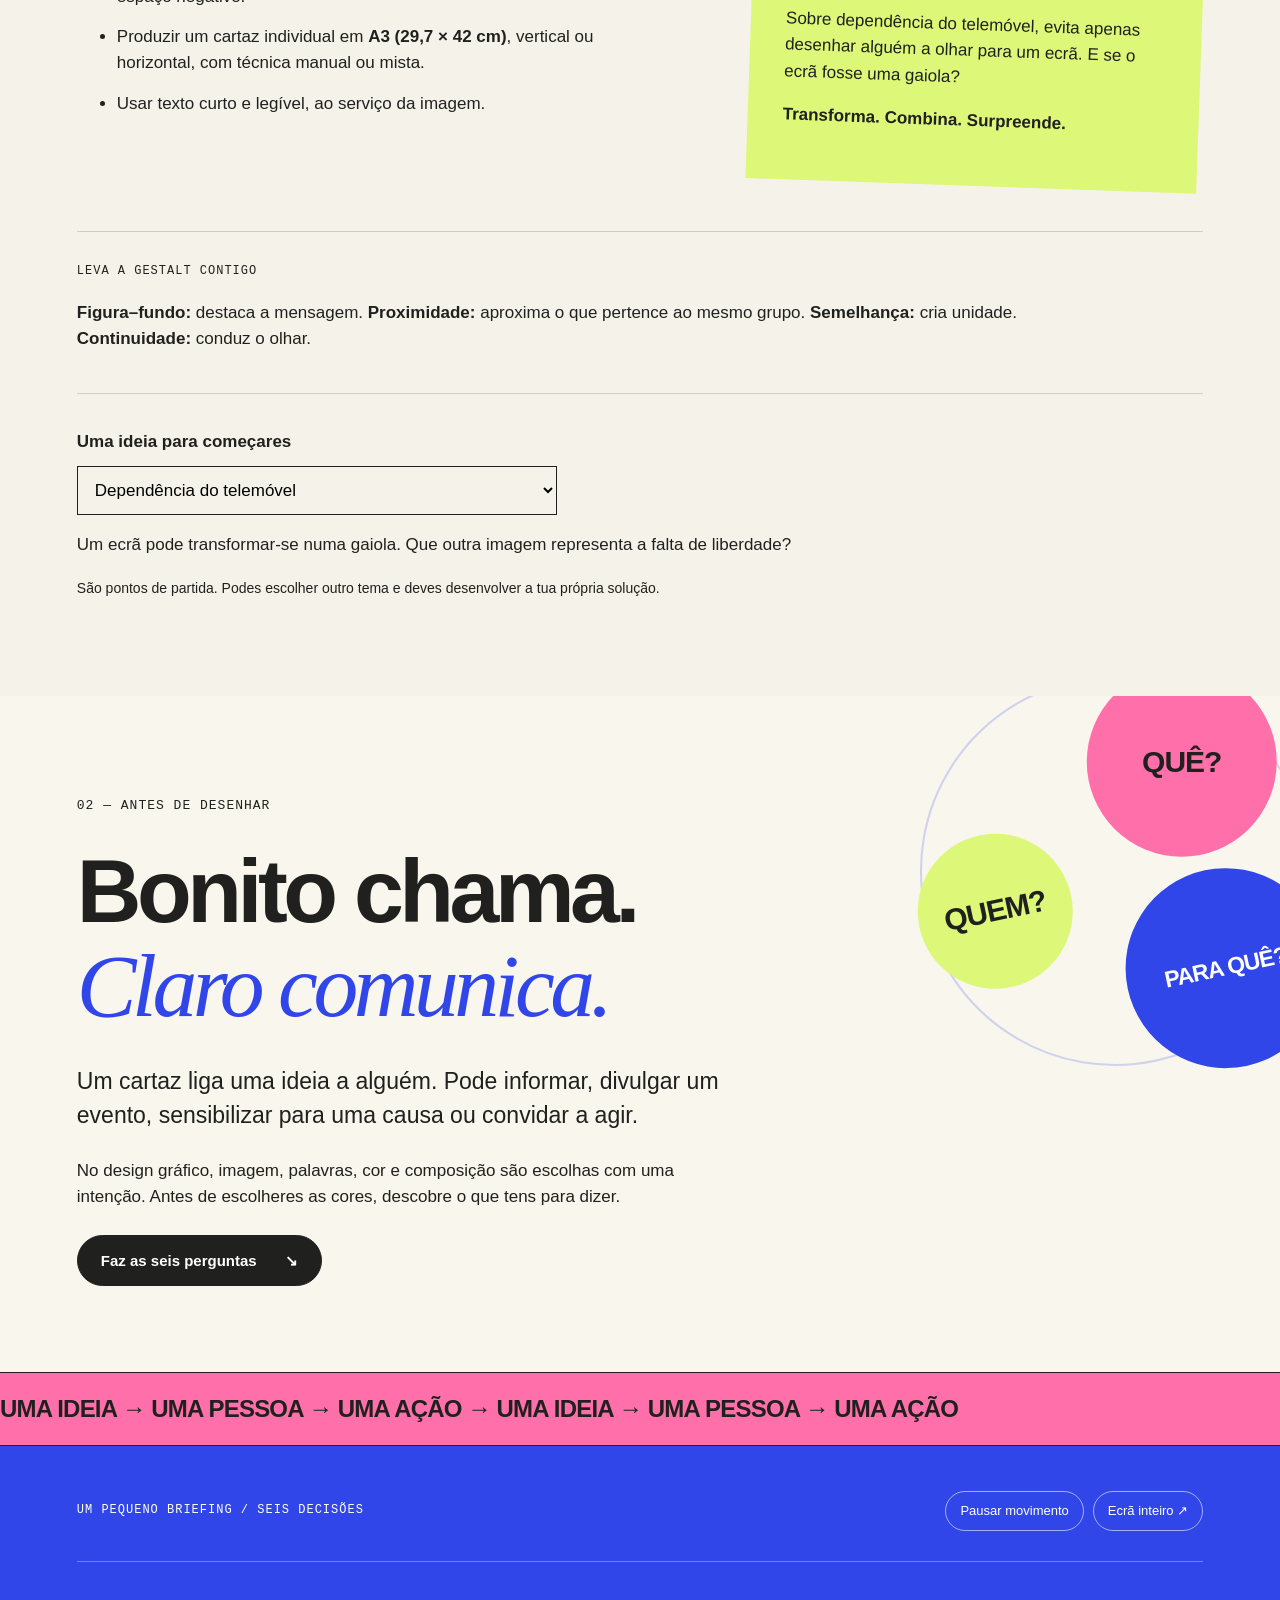
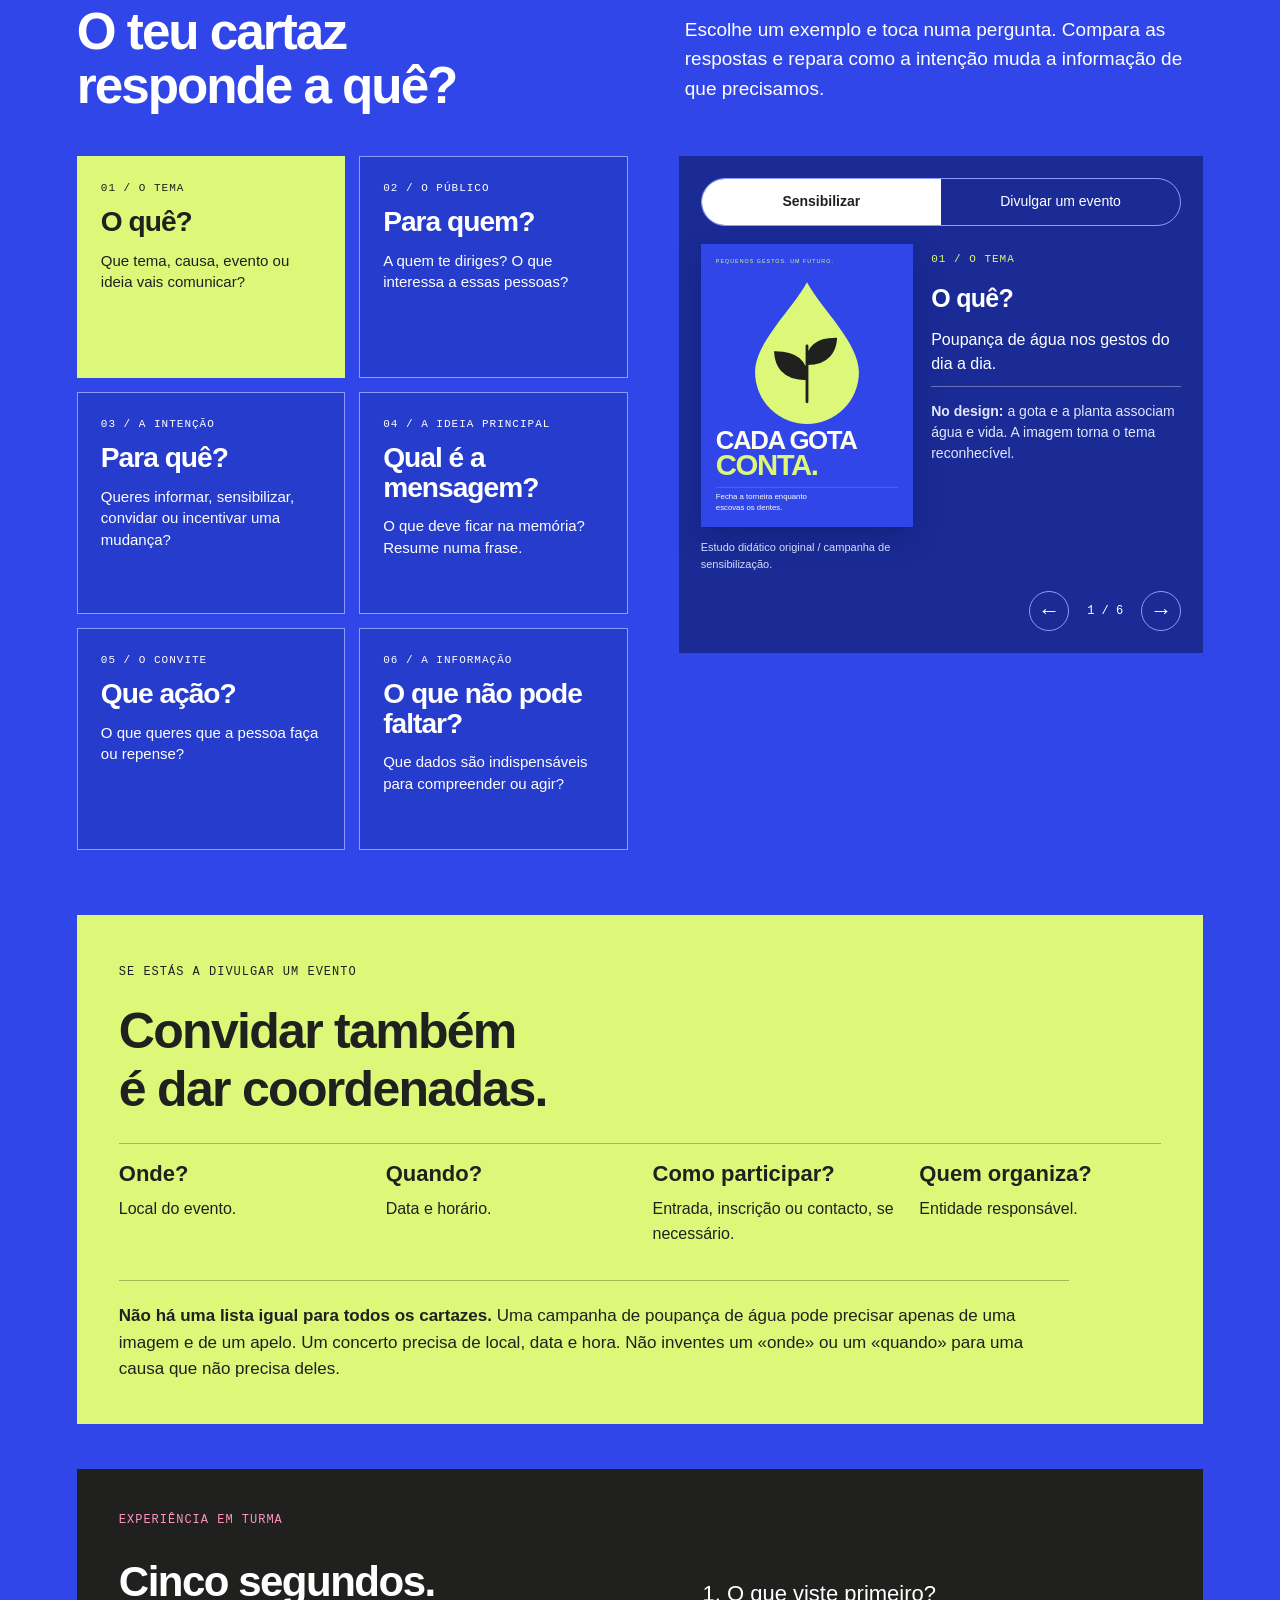
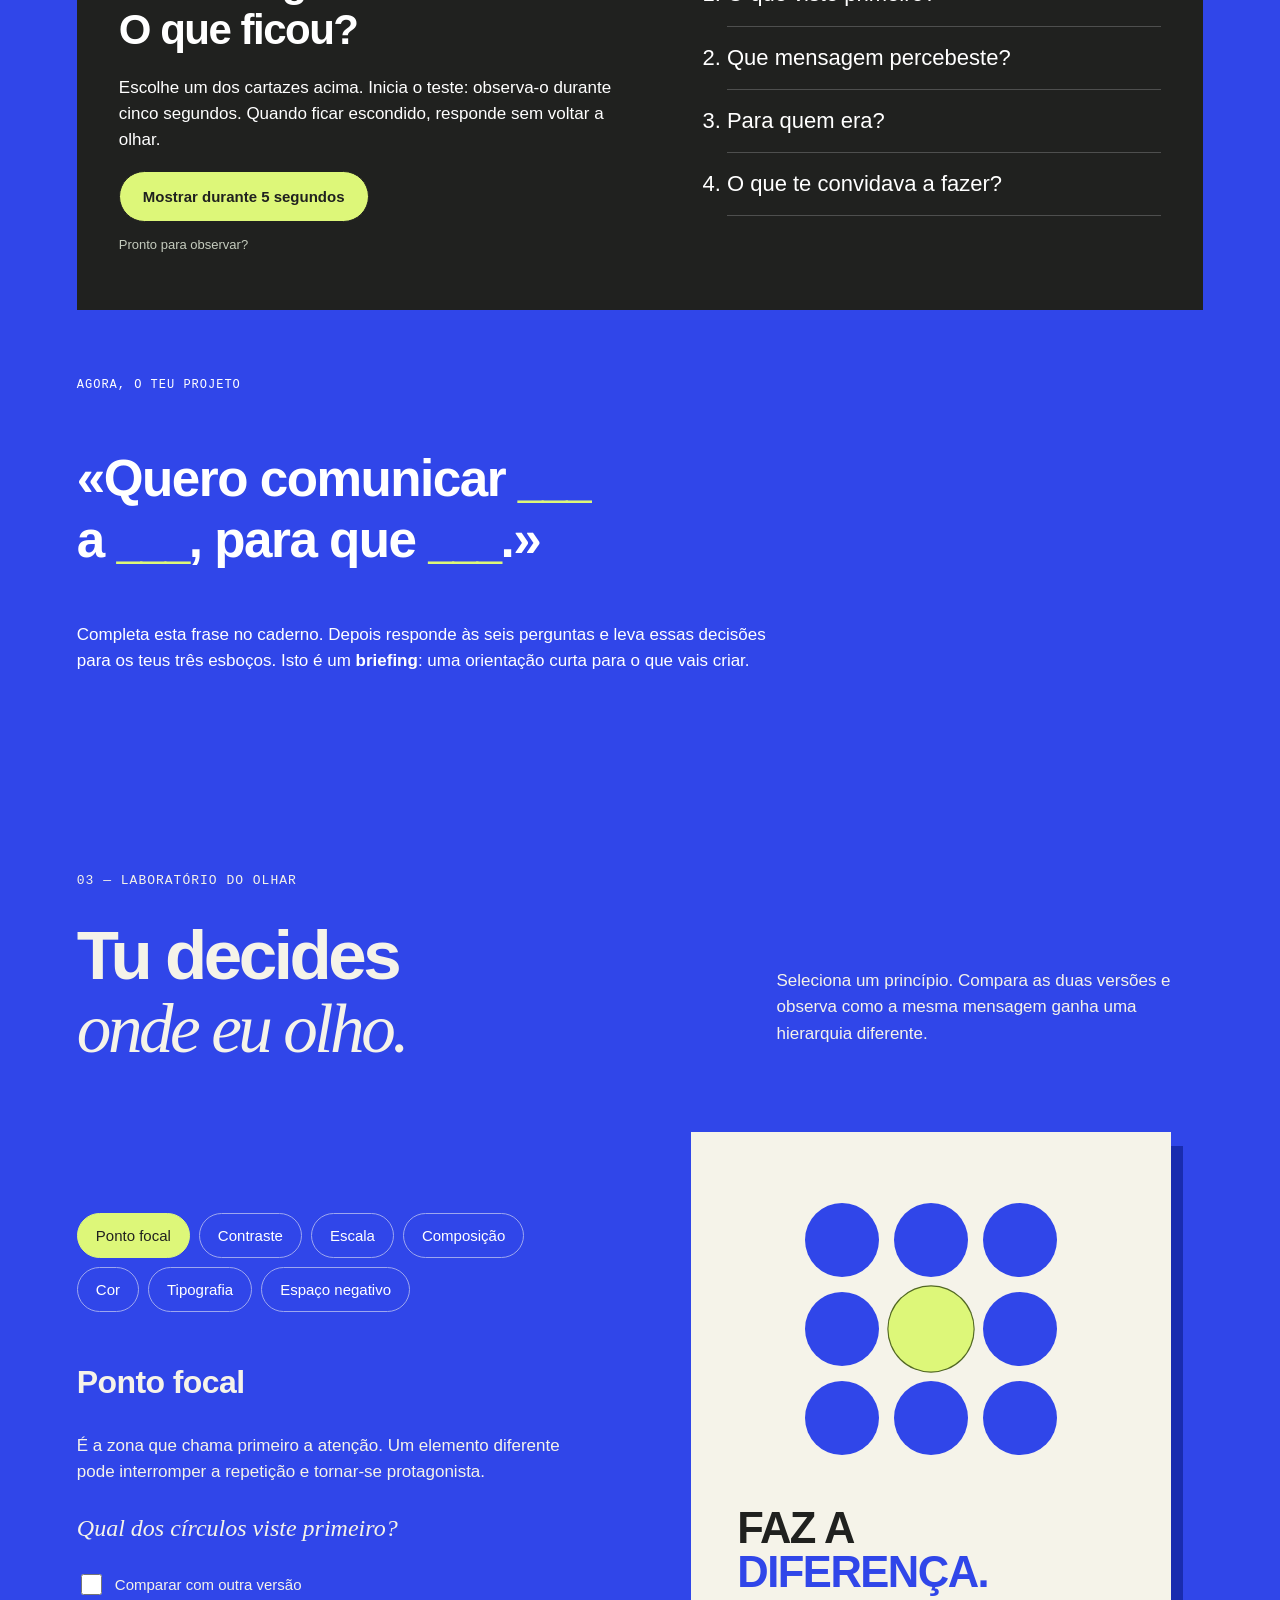
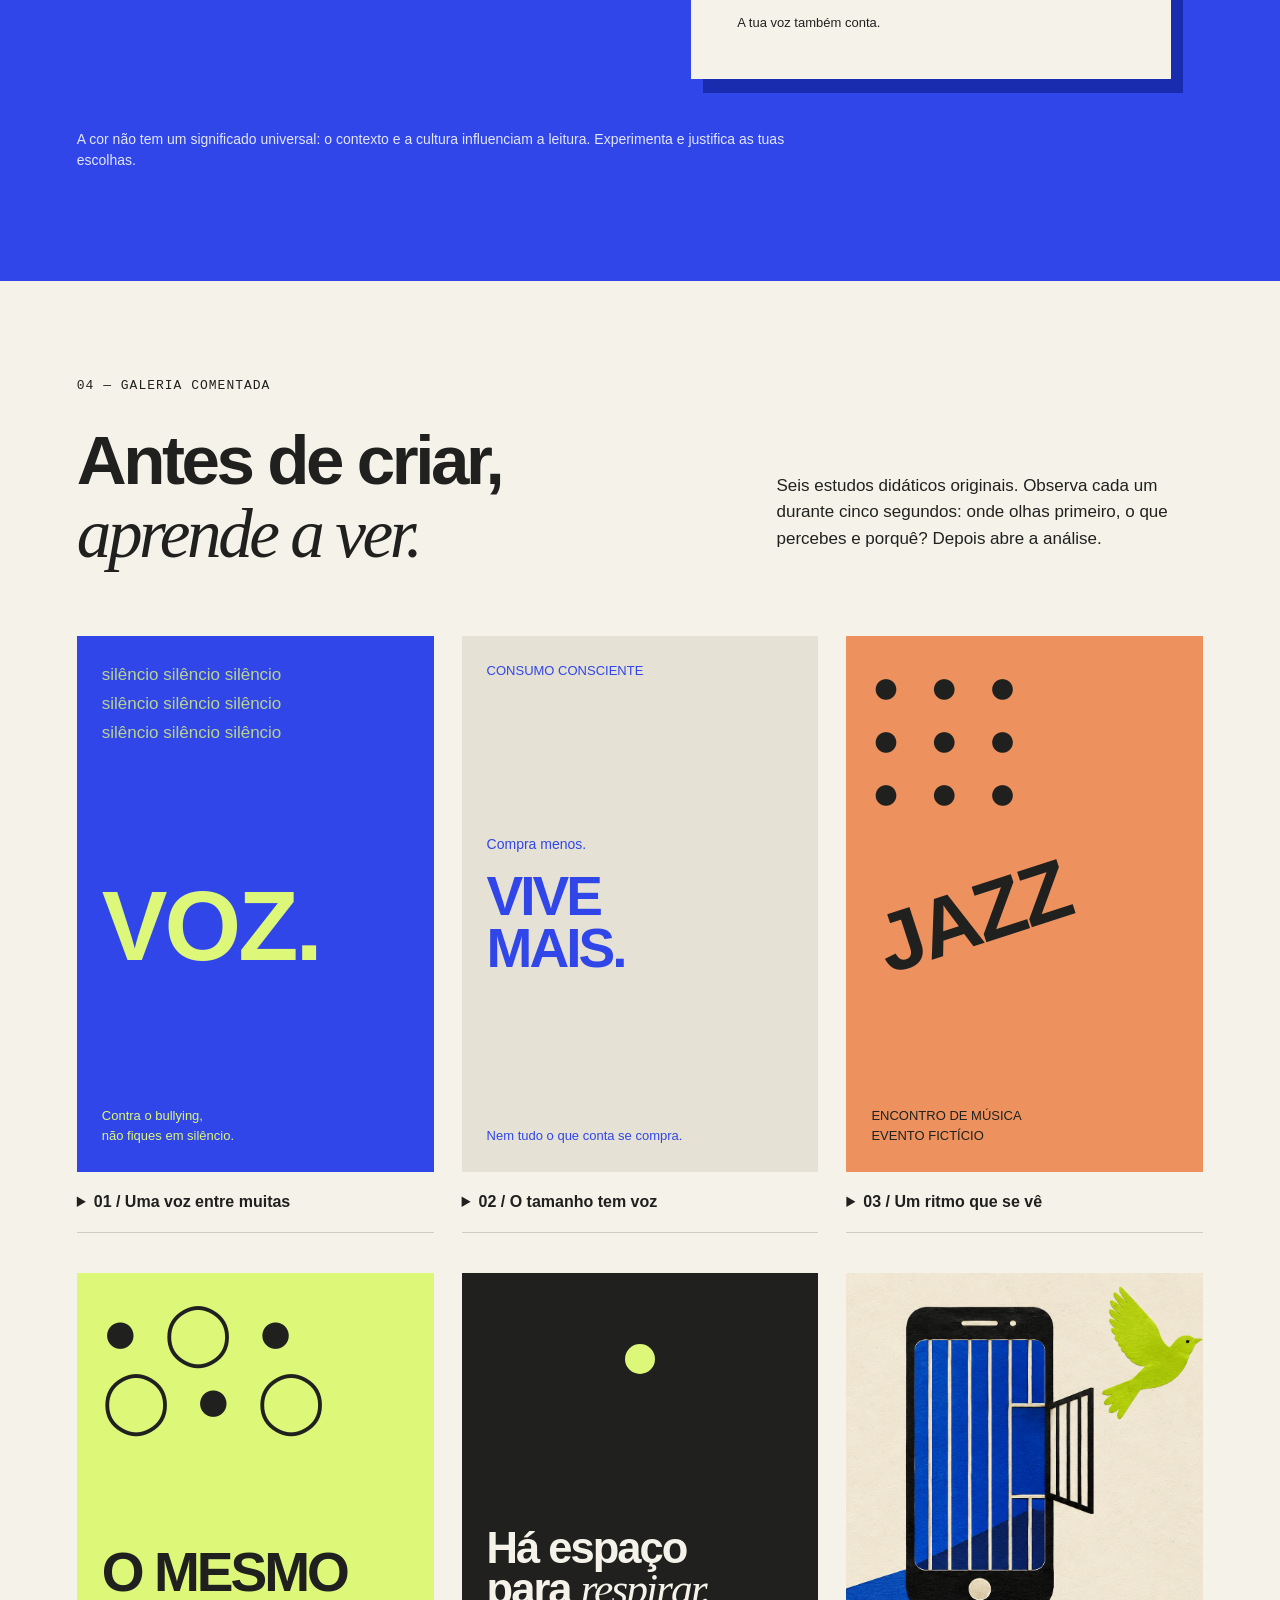
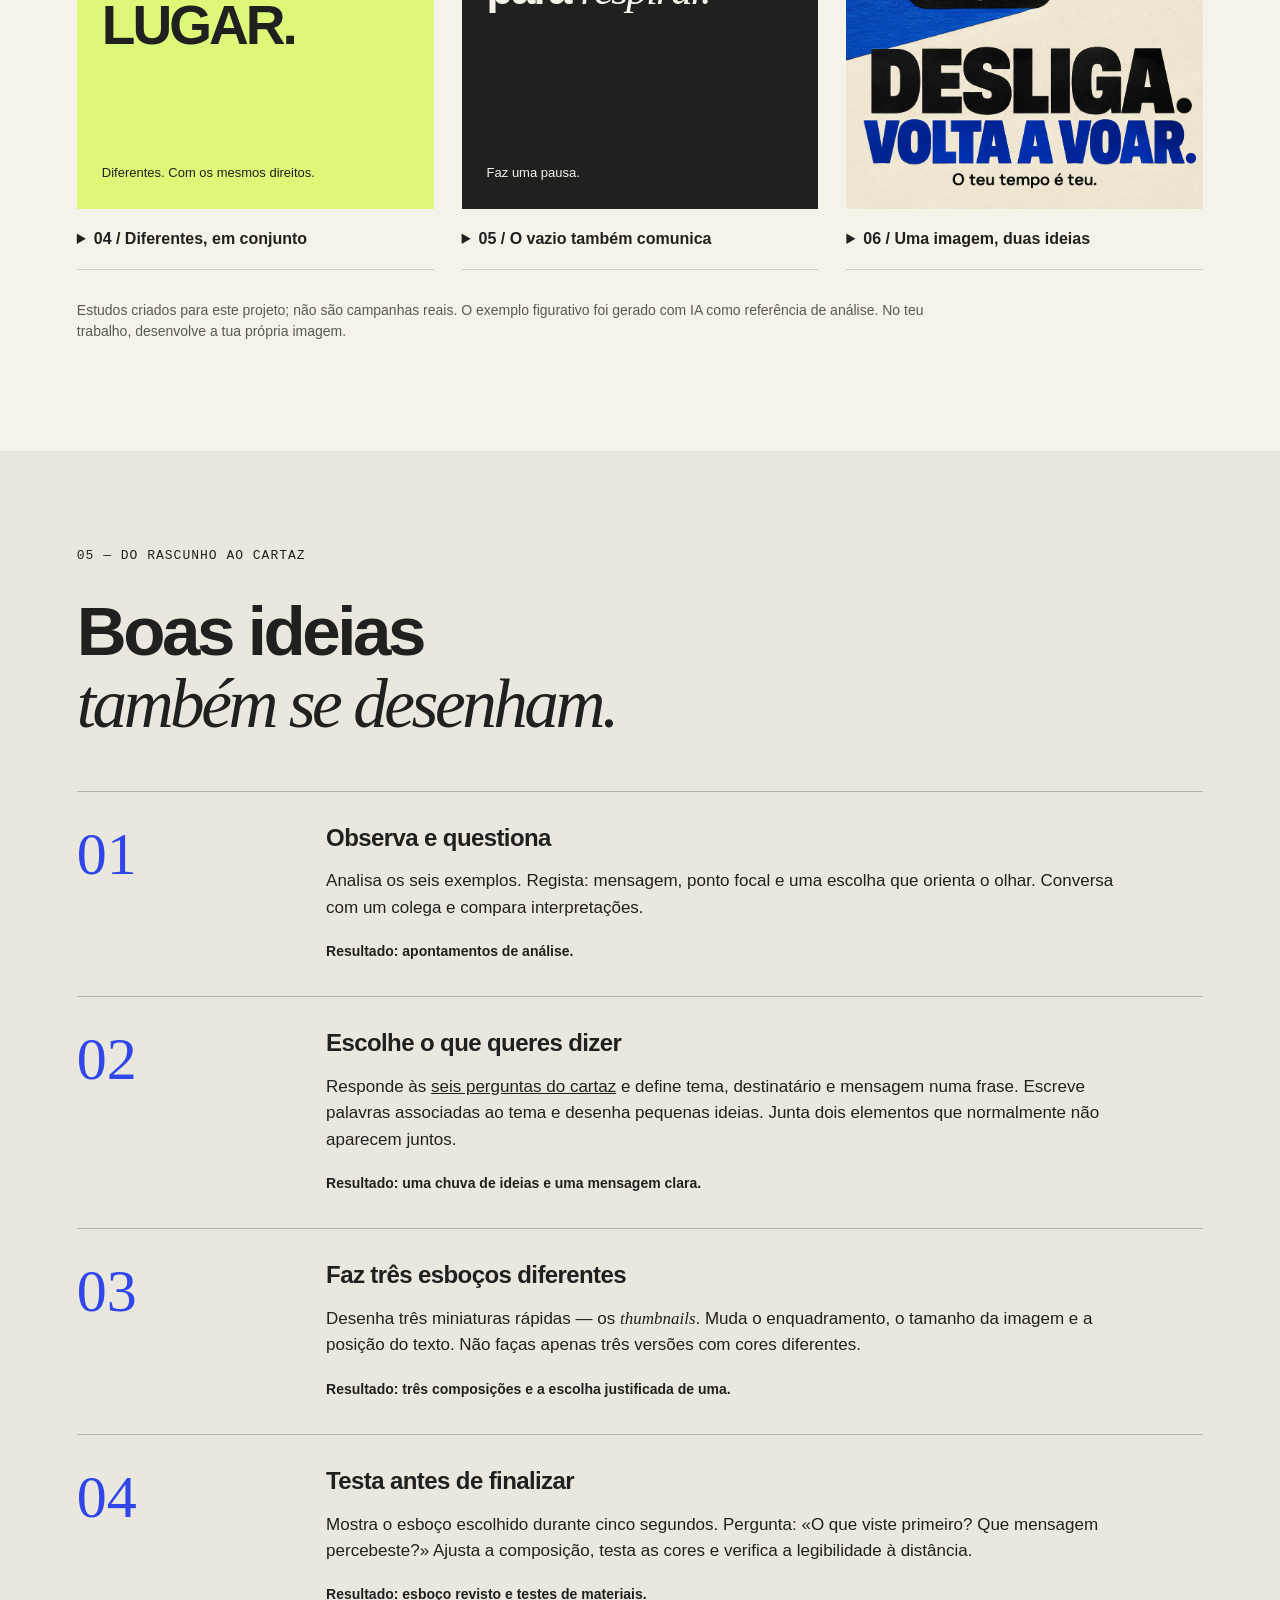
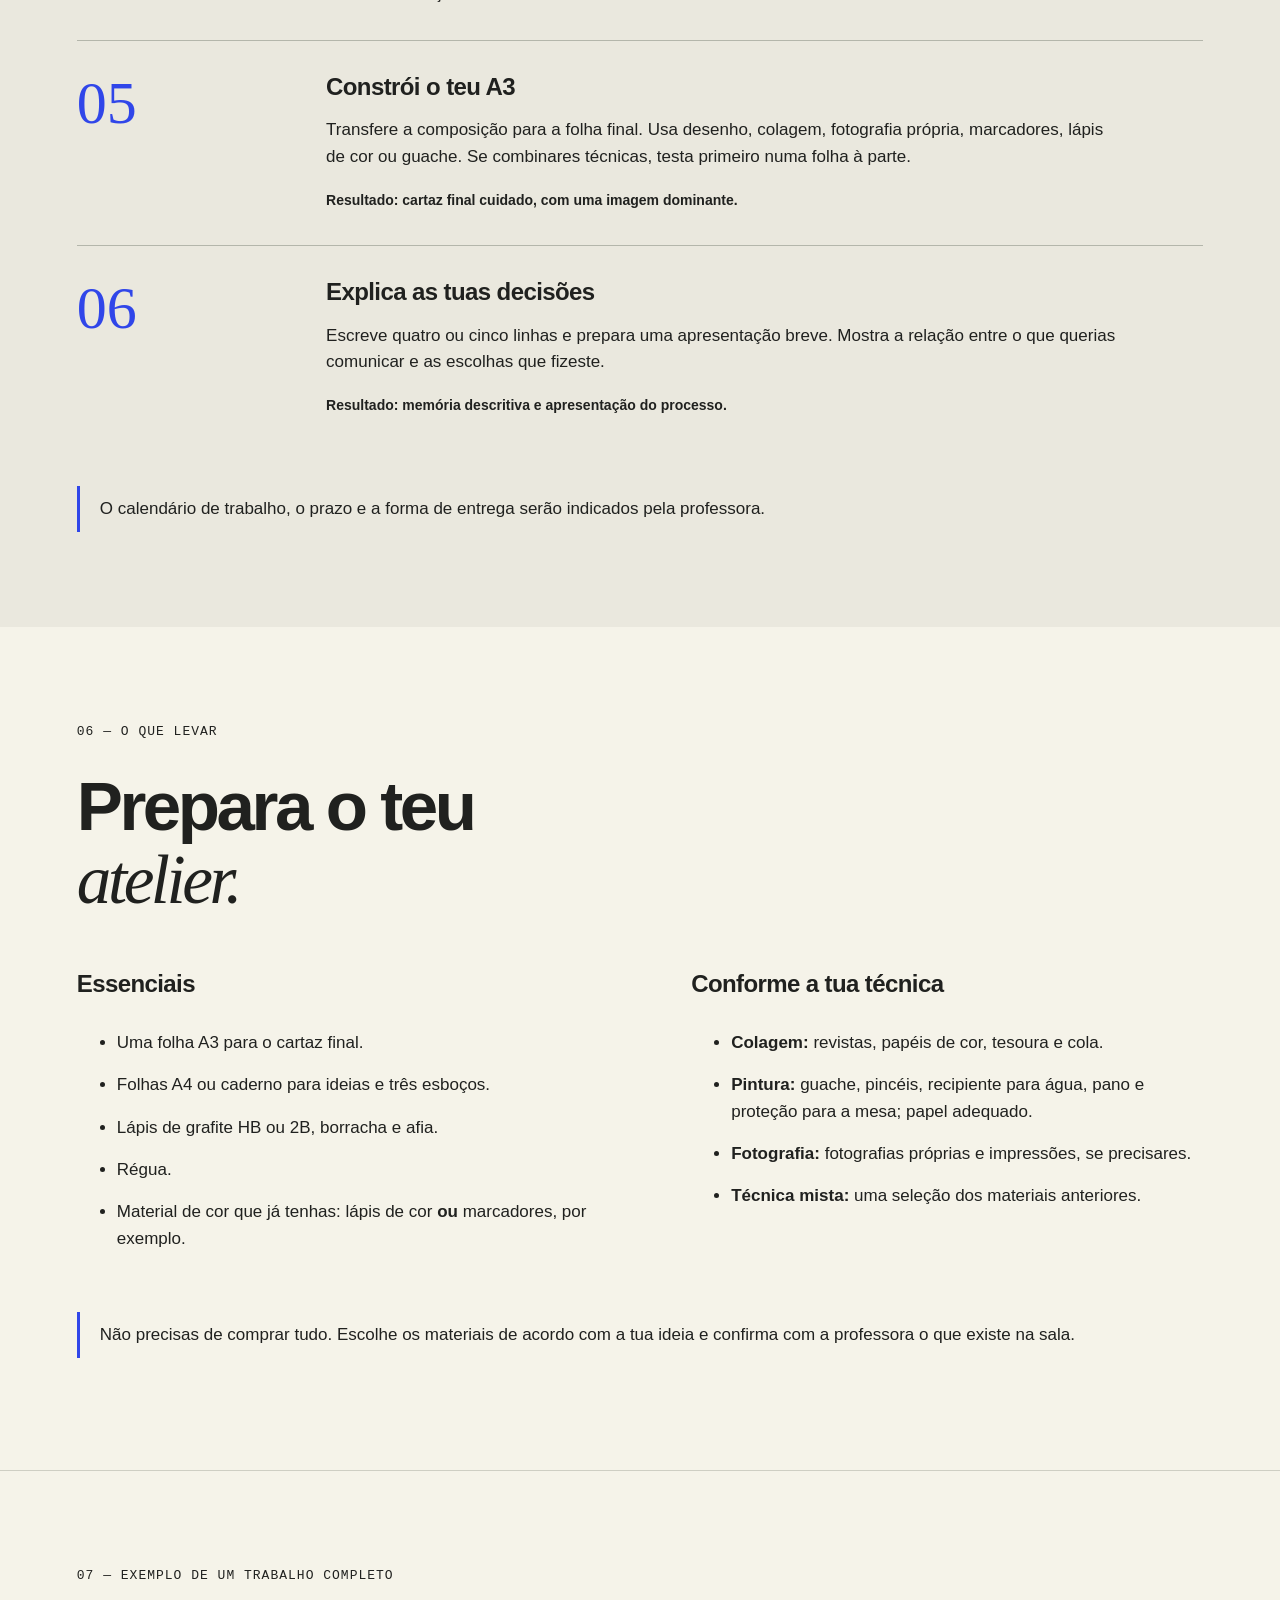
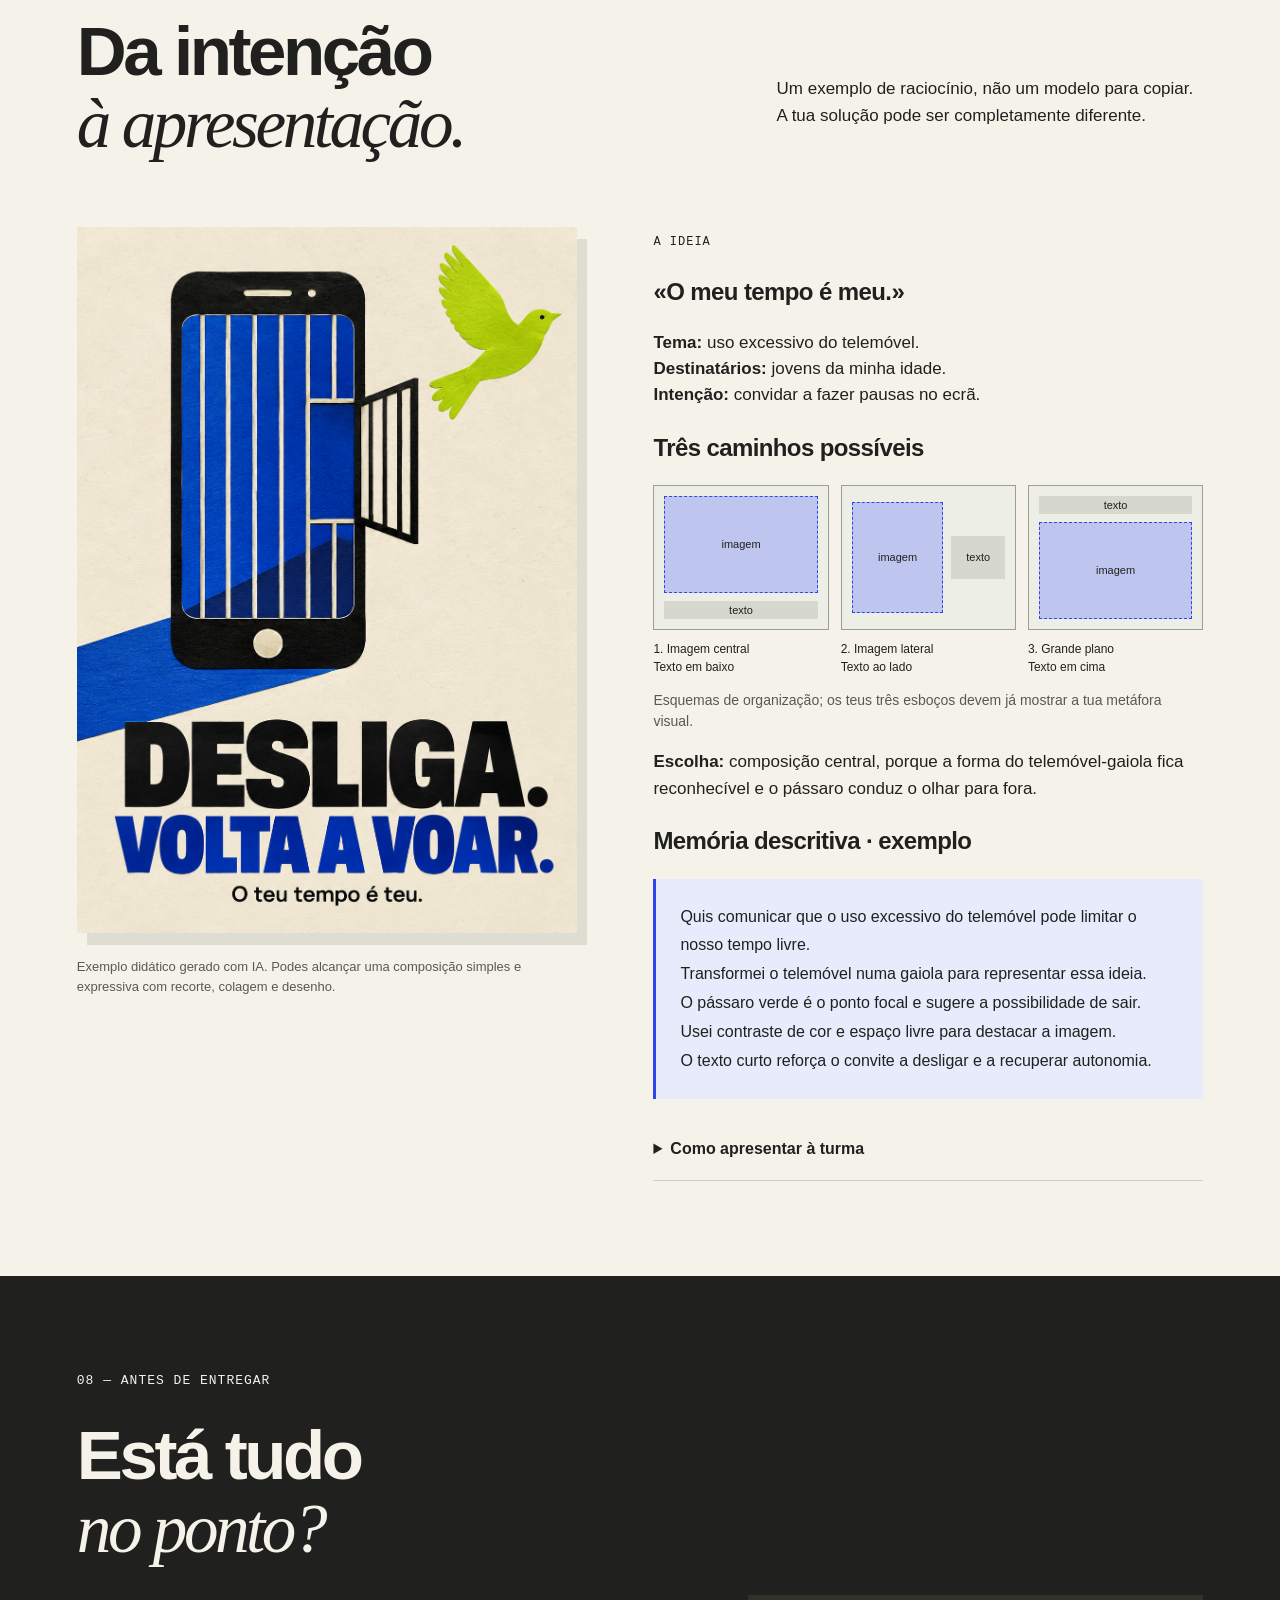
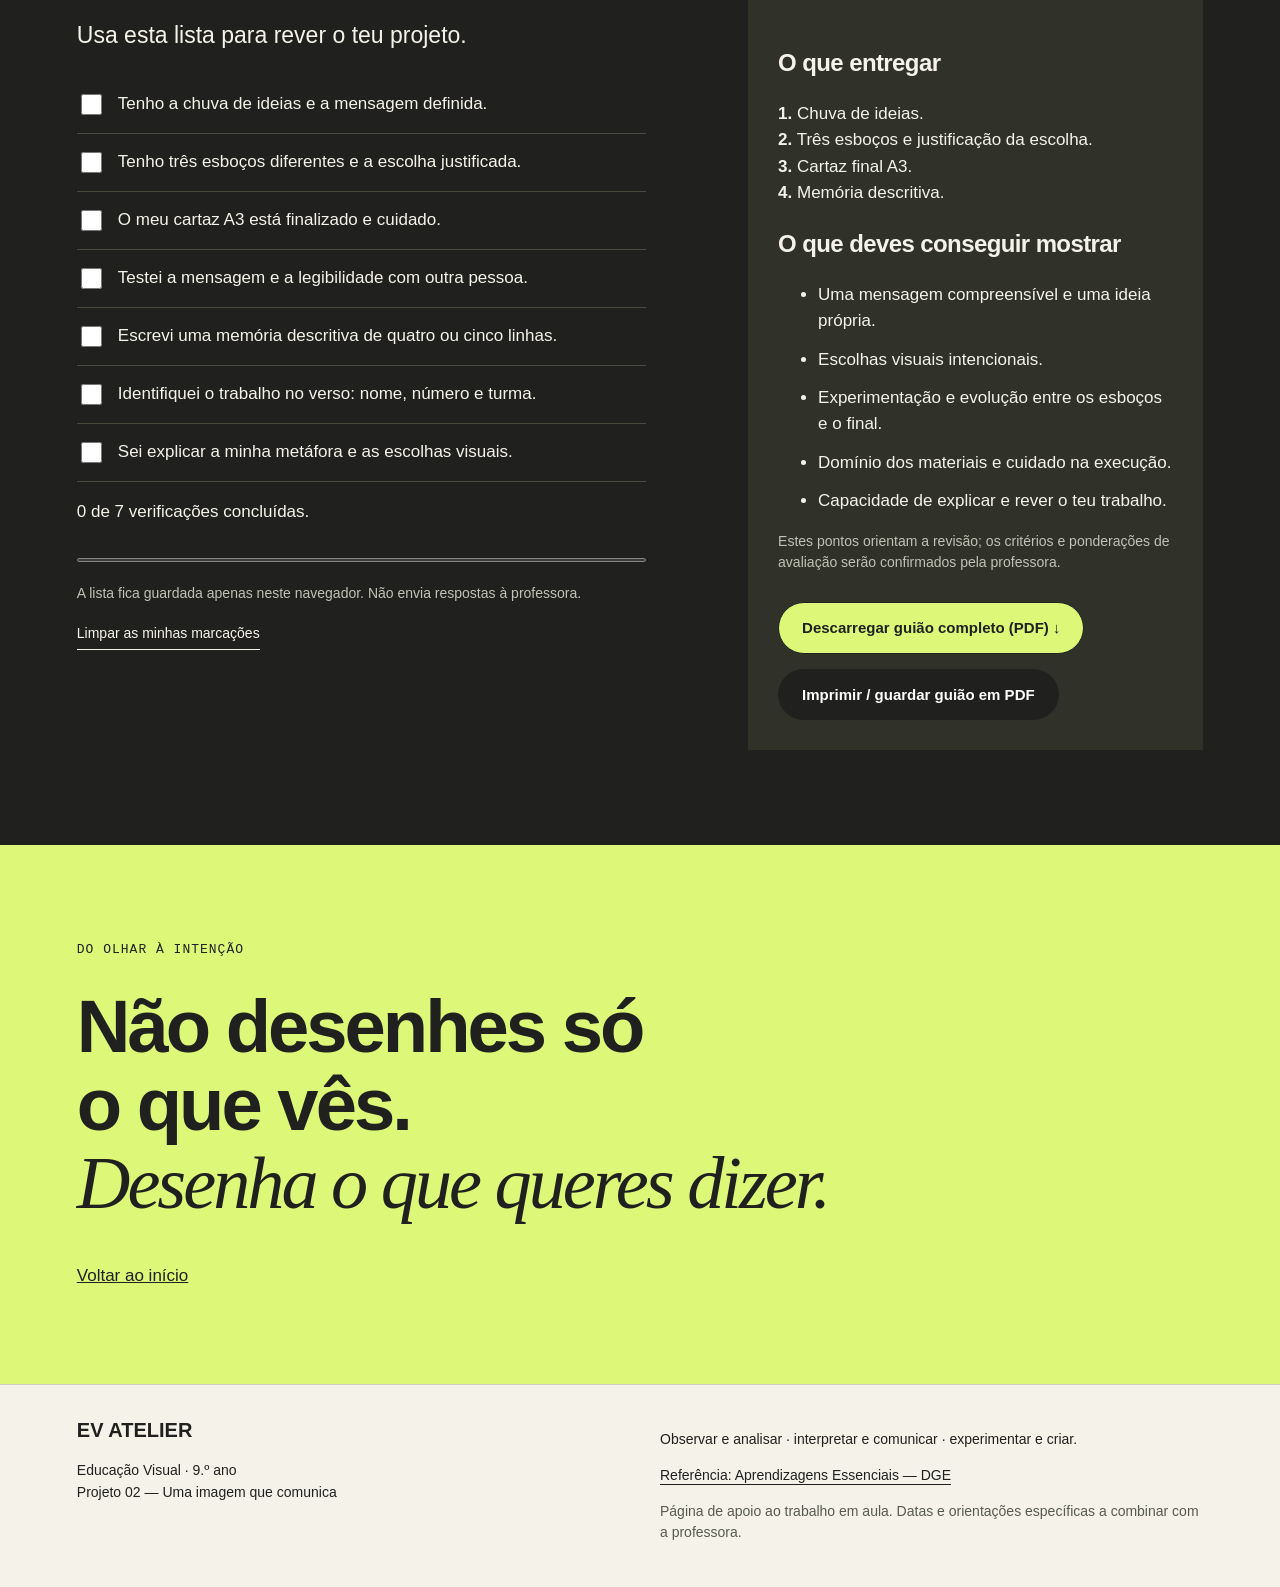
==== commit 55cf6003: "Acrescenta briefing visual interativo e guiao PDF do cartaz" ====
--- a/index.html
+++ b/index.html
@@ -1,23 +1,40 @@
-<!doctype html><html lang="pt-PT"><head><meta charset="utf-8"><meta name="viewport" content="width=device-width, initial-scale=1"><meta name="description" content="Projeto de Educação Visual do 9.º ano: cria um cartaz com uma mensagem, explora a hierarquia visual e prepara a tua apresentação."><title>Uma imagem que comunica · EV 9.º</title><link rel="icon" href="data:image/svg+xml,%3Csvg xmlns='http://www.w3.org/2000/svg' viewBox='0 0 64 64'%3E%3Crect width='64' height='64' fill='%232f45ec'/%3E%3Ccircle cx='32' cy='32' r='17' fill='%23d8f36a'/%3E%3C/svg%3E"><link rel="stylesheet" href="style.css"><script src="app.js" defer></script></head><body><a class="skip" href="#desafio">Saltar para o enunciado</a><header><a class="brand" href="#inicio">EV<span>↗</span> ATELIER</a><nav aria-label="Navegação principal"><a href="#desafio">O desafio</a><a href="#laboratorio">Experimenta</a><a href="#percurso">Passo a passo</a><a href="#entrega">Entrega</a></nav><span class="year">9.º ANO / PROJETO 02</span></header><main><section id="inicio" class="hero"><div class="hero-meta"><span>EDUCAÇÃO VISUAL</span><span>DA PERCEÇÃO À COMUNICAÇÃO</span></div><div class="hero-layout"><div class="hero-copy"><h1>Uma imagem<br>que <em>comunica.</em></h1><div class="hero-bottom"><p>Cartazes que saíram do papel para mudar atitudes. Explora-os e descobre como uma imagem faz ouvir uma ideia.</p><a class="button lime" href="#desafio">Descobre o desafio</a></div></div><div class="campaign-wall" aria-label="Explorar três cartazes de campanhas reais"><button class="poster-card" data-campaign="trees" aria-haspopup="dialog" aria-label="Ampliar e analisar Spare Our Trees"><img src="assets/campanha-arvores.jpg" width="447" height="700" alt="Spare Our Trees: folha em azul e preto sobre fundo claro."><span>01 / PROTEGER</span></button><button class="poster-card" data-campaign="work" aria-haspopup="dialog" aria-label="Ampliar e analisar We Can Do It"><img src="assets/campanha-we-can-do-it.jpg" width="600" height="800" fetchpriority="high" alt="We Can Do It!: trabalhadora com o braço dobrado sobre fundo amarelo."><span>02 / MOBILIZAR</span></button><button class="poster-card" data-campaign="water" aria-haspopup="dialog" aria-label="Ampliar e analisar Save Water"><img src="assets/campanha-agua.jpg" width="600" height="800" alt="Don't be a drip! Save water: cartaz de campanha para evitar fugas e poupar água."><span>03 / POUPAR</span></button><p class="wall-caption">TOCA NUM CARTAZ. DESCOBRE A MENSAGEM.</p></div></div><p class="campaign-credit">Cartazes históricos reais · <a href="https://www.loc.gov/item/98517129/" target="_blank" rel="noopener noreferrer">Library of Congress</a> e <a href="https://www.archives.gov/research/still-pictures/highlights/we-can-do-it" target="_blank" rel="noopener noreferrer">National Archives</a></p><div class="hero-foot"><span>01 / OBSERVAR</span><span>02 / EXPERIMENTAR</span><span>03 / COMUNICAR</span></div></section><div class="ticker" aria-hidden="true"><span>MENOS ÓBVIO. MAIS IDEIA. &nbsp; IMAGEM PRIMEIRO. TEXTO DEPOIS. &nbsp; MENOS ÓBVIO. MAIS IDEIA.</span></div><section id="desafio" class="section"><p class="eyebrow">01 — O ENUNCIADO</p><h2>Uma causa.<br>Uma imagem.<br><em>Uma mensagem.</em></h2><p class="lead">Cria um cartaz A3 sobre um tema à tua escolha. A imagem deve comunicar a ideia principal antes de lermos o texto.</p>
+<!doctype html><html lang="pt-PT"><head><meta charset="utf-8"><meta name="viewport" content="width=device-width, initial-scale=1"><meta name="description" content="Projeto de Educação Visual do 9.º ano: cria um cartaz com uma mensagem, explora a hierarquia visual e prepara a tua apresentação."><title>Uma imagem que comunica · EV 9.º</title><link rel="icon" href="data:image/svg+xml,%3Csvg xmlns='http://www.w3.org/2000/svg' viewBox='0 0 64 64'%3E%3Crect width='64' height='64' fill='%232f45ec'/%3E%3Ccircle cx='32' cy='32' r='17' fill='%23d8f36a'/%3E%3C/svg%3E"><link rel="stylesheet" href="style.css?v=20261007"><script src="app.js?v=20261007" defer></script></head><body><a class="skip" href="#desafio">Saltar para o enunciado</a><header><a class="brand" href="#inicio">EV<span>↗</span> ATELIER</a><nav aria-label="Navegação principal"><a href="#desafio">O desafio</a><a href="#comunicar">Comunicar</a><a href="#laboratorio">Experimenta</a><a href="#percurso">Passo a passo</a><a href="#entrega">Entrega</a></nav><span class="year">9.º ANO / PROJETO 02</span></header><main><section id="inicio" class="hero"><div class="hero-meta"><span>EDUCAÇÃO VISUAL</span><span>DA PERCEÇÃO À COMUNICAÇÃO</span></div><div class="hero-layout"><div class="hero-copy"><h1>Uma imagem<br>que <em>comunica.</em></h1><div class="hero-bottom"><p>Cartazes que saíram do papel para mudar atitudes. Explora-os e descobre como uma imagem faz ouvir uma ideia.</p><a class="button lime" href="#desafio">Descobre o desafio</a></div></div><div class="campaign-wall" aria-label="Explorar três cartazes de campanhas reais"><button class="poster-card" data-campaign="trees" aria-haspopup="dialog" aria-label="Ampliar e analisar Spare Our Trees"><img src="assets/campanha-arvores.jpg" width="447" height="700" alt="Spare Our Trees: folha em azul e preto sobre fundo claro."><span>01 / PROTEGER</span></button><button class="poster-card" data-campaign="work" aria-haspopup="dialog" aria-label="Ampliar e analisar We Can Do It"><img src="assets/campanha-we-can-do-it.jpg" width="600" height="800" fetchpriority="high" alt="We Can Do It!: trabalhadora com o braço dobrado sobre fundo amarelo."><span>02 / MOBILIZAR</span></button><button class="poster-card" data-campaign="water" aria-haspopup="dialog" aria-label="Ampliar e analisar Save Water"><img src="assets/campanha-agua.jpg" width="600" height="800" alt="Don't be a drip! Save water: cartaz de campanha para evitar fugas e poupar água."><span>03 / POUPAR</span></button><p class="wall-caption">TOCA NUM CARTAZ. DESCOBRE A MENSAGEM.</p></div></div><p class="campaign-credit">Cartazes históricos reais · <a href="https://www.loc.gov/item/98517129/" target="_blank" rel="noopener noreferrer">Library of Congress</a> e <a href="https://www.archives.gov/research/still-pictures/highlights/we-can-do-it" target="_blank" rel="noopener noreferrer">National Archives</a></p><div class="hero-foot"><span>01 / OBSERVAR</span><span>02 / EXPERIMENTAR</span><span>03 / COMUNICAR</span></div></section><div class="ticker" aria-hidden="true"><span>MENOS ÓBVIO. MAIS IDEIA. &nbsp; IMAGEM PRIMEIRO. TEXTO DEPOIS. &nbsp; MENOS ÓBVIO. MAIS IDEIA.</span></div><section id="desafio" class="section"><p class="eyebrow">01 — O ENUNCIADO</p><h2>Uma causa.<br>Uma imagem.<br><em>Uma mensagem.</em></h2><p class="lead">Cria um cartaz A3 sobre um tema à tua escolha. A imagem deve comunicar a ideia principal antes de lermos o texto.</p>
 <div class="brief-grid"><div class="brief"><span class="tag">O QUE VAIS FAZER</span><ul><li>Escolher um tema e uma mensagem clara.</li><li>Inventar uma <strong>metáfora visual</strong>: usar uma imagem para representar uma ideia.</li><li>Explorar ponto focal, contraste, escala, composição, cor, tipografia e espaço negativo.</li><li>Produzir um cartaz individual em <strong>A3 (29,7 × 42 cm)</strong>, vertical ou horizontal, com técnica manual ou mista.</li><li>Usar texto curto e legível, ao serviço da imagem.</li></ul></div><aside class="rule"><span class="tag">A REGRA CRIATIVA</span><h3>A primeira ideia?<br>Vai mais longe.</h3><p>Sobre dependência do telemóvel, evita apenas desenhar alguém a olhar para um ecrã. E se o ecrã fosse uma gaiola?</p><p><strong>Transforma. Combina. Surpreende.</strong></p></aside></div>
 <div class="gestalt"><span class="tag">LEVA A GESTALT CONTIGO</span><p><strong>Figura–fundo:</strong> destaca a mensagem. <strong>Proximidade:</strong> aproxima o que pertence ao mesmo grupo. <strong>Semelhança:</strong> cria unidade. <strong>Continuidade:</strong> conduz o olhar.</p></div>
 <div class="theme-picker"><label for="theme">Uma ideia para começares</label><select id="theme"><option value="telemovel">Dependência do telemóvel</option><option value="ambiente">Ambiente</option><option value="bullying">Bullying</option><option value="igualdade">Igualdade</option><option value="consumo">Consumo</option><option value="musica">Música / evento fictício</option></select><p id="theme-idea" aria-live="polite">Um ecrã pode transformar-se numa gaiola. Que outra imagem representa a falta de liberdade?</p><small>São pontos de partida. Podes escolher outro tema e deves desenvolver a tua própria solução.</small></div></section>
-<section id="laboratorio" class="section lab"><p class="eyebrow">02 — LABORATÓRIO DO OLHAR</p><div class="section-heading"><h2>Tu decides<br><em>onde eu olho.</em></h2><p>Seleciona um princípio. Compara as duas versões e observa como a mesma mensagem ganha uma hierarquia diferente.</p></div><div class="lab-layout"><div><div class="concepts" role="group" aria-label="Princípios de comunicação visual"><button class="active" aria-pressed="true" data-concept="foco">Ponto focal</button><button aria-pressed="false" data-concept="contraste">Contraste</button><button aria-pressed="false" data-concept="escala">Escala</button><button aria-pressed="false" data-concept="composicao">Composição</button><button aria-pressed="false" data-concept="cor">Cor</button><button aria-pressed="false" data-concept="tipo">Tipografia</button><button aria-pressed="false" data-concept="espaco">Espaço negativo</button></div><div class="concept-copy" aria-live="polite"><h3 id="concept-title">Ponto focal</h3><p id="concept-desc">É a zona que chama primeiro a atenção. Um elemento diferente pode interromper a repetição e tornar-se protagonista.</p><p id="concept-question" class="question">Qual dos círculos viste primeiro?</p></div><label class="toggle"><input id="before" type="checkbox"> Comparar com outra versão</label></div><div class="lab-poster" id="lab-poster" data-mode="foco" role="img" aria-label="Cartaz experimental: círculos azuis iguais, com um círculo maior em verde, e o texto Faz a diferença."><div class="dot-grid" aria-hidden="true"><i></i><i></i><i></i><i></i><i class="focus-dot"></i><i></i><i></i><i></i><i></i></div><div class="lab-title" aria-hidden="true">FAZ A<br><strong>DIFERENÇA.</strong></div><span class="lab-small" aria-hidden="true">A tua voz também conta.</span></div></div><p class="lab-note">A cor não tem um significado universal: o contexto e a cultura influenciam a leitura. Experimenta e justifica as tuas escolhas.</p></section>
-<section id="exemplos" class="section"><p class="eyebrow">03 — GALERIA COMENTADA</p><div class="section-heading"><h2>Antes de criar,<br><em>aprende a ver.</em></h2><p>Seis estudos didáticos originais. Observa cada um durante cinco segundos: onde olhas primeiro, o que percebes e porquê? Depois abre a análise.</p></div><div class="gallery">
+
+<section id="comunicar" class="communication section" aria-labelledby="communication-title">
+ <div class="comm-intro"><p class="eyebrow">02 — ANTES DE DESENHAR</p><div class="comm-orbit" aria-hidden="true"><span>QUÊ?</span><span>QUEM?</span><span>PARA QUÊ?</span></div><h2 id="communication-title">Bonito chama.<br><em>Claro comunica.</em></h2><p class="lead">Um cartaz liga uma ideia a alguém. Pode informar, divulgar um evento, sensibilizar para uma causa ou convidar a agir.</p><p class="comm-intro-note">No design gráfico, imagem, palavras, cor e composição são escolhas com uma intenção. Antes de escolheres as cores, descobre o que tens para dizer.</p><a class="button" href="#perguntas-cartaz">Faz as seis perguntas <span aria-hidden="true">↘</span></a></div>
+ <div class="comm-ribbon" aria-hidden="true"><span>UMA IDEIA → UMA PESSOA → UMA AÇÃO → UMA IDEIA → UMA PESSOA → UMA AÇÃO</span></div>
+ <div id="perguntas-cartaz" class="comm-workshop">
+  <div class="comm-toolbar"><p class="eyebrow">UM PEQUENO BRIEFING / SEIS DECISÕES</p><div><button id="motion-toggle" class="comm-control" type="button" aria-pressed="false">Pausar movimento</button><button id="present-communication" class="comm-control" type="button">Ecrã inteiro ↗</button></div></div>
+  <div class="comm-workshop-heading"><h3>O teu cartaz<br>responde a quê?</h3><p>Escolhe um exemplo e toca numa pergunta. Compara as respostas e repara como a intenção muda a informação de que precisamos.</p></div>
+  <div class="comm-layout"><div class="brief-questions" role="group" aria-label="As seis perguntas do cartaz"><button class="brief-question is-active" type="button" data-question="0" aria-pressed="true" aria-controls="brief-answer"><span>01 / O tema</span><strong>O quê?</strong><small>Que tema, causa, evento ou ideia vais comunicar?</small></button><button class="brief-question" type="button" data-question="1" aria-pressed="false" aria-controls="brief-answer"><span>02 / O público</span><strong>Para quem?</strong><small>A quem te diriges? O que interessa a essas pessoas?</small></button><button class="brief-question" type="button" data-question="2" aria-pressed="false" aria-controls="brief-answer"><span>03 / A intenção</span><strong>Para quê?</strong><small>Queres informar, sensibilizar, convidar ou incentivar uma mudança?</small></button><button class="brief-question" type="button" data-question="3" aria-pressed="false" aria-controls="brief-answer"><span>04 / A ideia principal</span><strong>Qual é a mensagem?</strong><small>O que deve ficar na memória? Resume numa frase.</small></button><button class="brief-question" type="button" data-question="4" aria-pressed="false" aria-controls="brief-answer"><span>05 / O convite</span><strong>Que ação?</strong><small>O que queres que a pessoa faça ou repense?</small></button><button class="brief-question" type="button" data-question="5" aria-pressed="false" aria-controls="brief-answer"><span>06 / A informação</span><strong>O que não pode faltar?</strong><small>Que dados são indispensáveis para compreender ou agir?</small></button></div>
+   <div class="comm-example"><div class="example-switch" role="group" aria-label="Tipo de cartaz"><button type="button" data-poster="cause" aria-pressed="true" class="is-active">Sensibilizar</button><button type="button" data-poster="event" aria-pressed="false">Divulgar um evento</button></div><figure class="comm-poster"><img id="communication-poster" src="assets/posters/agua.svg" width="600" height="800" alt="Cada gota conta: uma gota contém uma planta. Fecha a torneira enquanto escovas os dentes."><figcaption id="communication-caption">Estudo didático original / campanha de sensibilização.</figcaption></figure><div class="brief-answer" id="brief-answer" aria-live="polite" aria-atomic="true"><span id="answer-label">01 / O TEMA</span><h4 id="answer-title">O quê?</h4><p id="answer-text">Poupança de água nos gestos do dia a dia.</p><p id="answer-design"><strong>No design:</strong> a gota e a planta associam água e vida. A imagem torna o tema reconhecível.</p></div><div class="question-navigation"><button type="button" id="question-prev" aria-label="Pergunta anterior">←</button><span id="question-position">1 / 6</span><button type="button" id="question-next" aria-label="Pergunta seguinte">→</button></div></div>
+  </div>
+  <div class="event-info"><span class="tag">SE ESTÁS A DIVULGAR UM EVENTO</span><h3>Convidar também<br>é dar coordenadas.</h3><div class="event-fields"><p><strong>Onde?</strong><span>Local do evento.</span></p><p><strong>Quando?</strong><span>Data e horário.</span></p><p><strong>Como participar?</strong><span>Entrada, inscrição ou contacto, se necessário.</span></p><p><strong>Quem organiza?</strong><span>Entidade responsável.</span></p></div><p class="event-note"><strong>Não há uma lista igual para todos os cartazes.</strong> Uma campanha de poupança de água pode precisar apenas de uma imagem e de um apelo. Um concerto precisa de local, data e hora. Não inventes um «onde» ou um «quando» para uma causa que não precisa deles.</p></div>
+  <div class="print-comparison"><h3>Dois cartazes, duas intenções</h3><div><figure><img src="assets/posters/agua.svg" width="600" height="800" alt="Campanha Cada gota conta"><figcaption>Sensibilizar: poupar água, com um gesto concreto.</figcaption></figure><figure><img src="assets/posters/evento.svg" width="600" height="800" alt="Cartaz Som no pátio, evento fictício"><figcaption>Divulgar: convidar para um concerto e indicar como participar.</figcaption></figure></div><p>Exemplos didáticos originais. O concerto, a data e o local são fictícios.</p></div>
+  <div class="five-second-test"><div><p class="eyebrow">EXPERIÊNCIA EM TURMA</p><h3>Cinco segundos.<br>O que ficou?</h3><p>Escolhe um dos cartazes acima. Inicia o teste: observa-o durante cinco segundos. Quando ficar escondido, responde sem voltar a olhar.</p><button class="button lime" id="start-poster-test" type="button">Mostrar durante 5 segundos</button><p id="test-status" role="status">Pronto para observar?</p></div><ol><li>O que viste primeiro?</li><li>Que mensagem percebeste?</li><li>Para quem era?</li><li>O que te convidava a fazer?</li></ol></div>
+  <div class="brief-takeaway"><span class="tag">AGORA, O TEU PROJETO</span><h3>«Quero comunicar <em>___</em><br>a <em>___</em>, para que <em>___</em>.»</h3><p>Completa esta frase no caderno. Depois responde às seis perguntas e leva essas decisões para os teus três esboços. Isto é um <strong>briefing</strong>: uma orientação curta para o que vais criar.</p></div>
+ </div>
+</section>
+<dialog id="poster-test-dialog" class="poster-test-dialog" aria-labelledby="test-dialog-title"><div class="test-dialog-bar"><h2 id="test-dialog-title">Observa o cartaz.</h2><span id="test-count" aria-hidden="true">5</span><button type="button" id="close-poster-test">Fechar ✕</button></div><img id="test-poster-image" src="assets/posters/agua.svg" width="600" height="800" alt="Cartaz do teste de observação"><div id="test-recall" hidden><span class="tag">SEM VOLTAR A OLHAR</span><h3>Que mensagem ficou?</h3><p>O que viste primeiro? Para quem era? O que te convidava a fazer?</p><button type="button" id="reveal-test-poster" class="button lime">Voltar a ver e comparar</button></div></dialog>
+<section id="laboratorio" class="section lab"><p class="eyebrow">03 — LABORATÓRIO DO OLHAR</p><div class="section-heading"><h2>Tu decides<br><em>onde eu olho.</em></h2><p>Seleciona um princípio. Compara as duas versões e observa como a mesma mensagem ganha uma hierarquia diferente.</p></div><div class="lab-layout"><div><div class="concepts" role="group" aria-label="Princípios de comunicação visual"><button class="active" aria-pressed="true" data-concept="foco">Ponto focal</button><button aria-pressed="false" data-concept="contraste">Contraste</button><button aria-pressed="false" data-concept="escala">Escala</button><button aria-pressed="false" data-concept="composicao">Composição</button><button aria-pressed="false" data-concept="cor">Cor</button><button aria-pressed="false" data-concept="tipo">Tipografia</button><button aria-pressed="false" data-concept="espaco">Espaço negativo</button></div><div class="concept-copy" aria-live="polite"><h3 id="concept-title">Ponto focal</h3><p id="concept-desc">É a zona que chama primeiro a atenção. Um elemento diferente pode interromper a repetição e tornar-se protagonista.</p><p id="concept-question" class="question">Qual dos círculos viste primeiro?</p></div><label class="toggle"><input id="before" type="checkbox"> Comparar com outra versão</label></div><div class="lab-poster" id="lab-poster" data-mode="foco" role="img" aria-label="Cartaz experimental: círculos azuis iguais, com um círculo maior em verde, e o texto Faz a diferença."><div class="dot-grid" aria-hidden="true"><i></i><i></i><i></i><i></i><i class="focus-dot"></i><i></i><i></i><i></i><i></i></div><div class="lab-title" aria-hidden="true">FAZ A<br><strong>DIFERENÇA.</strong></div><span class="lab-small" aria-hidden="true">A tua voz também conta.</span></div></div><p class="lab-note">A cor não tem um significado universal: o contexto e a cultura influenciam a leitura. Experimenta e justifica as tuas escolhas.</p></section>
+<section id="exemplos" class="section"><p class="eyebrow">04 — GALERIA COMENTADA</p><div class="section-heading"><h2>Antes de criar,<br><em>aprende a ver.</em></h2><p>Seis estudos didáticos originais. Observa cada um durante cinco segundos: onde olhas primeiro, o que percebes e porquê? Depois abre a análise.</p></div><div class="gallery">
 <article><div class="mini-poster p-one" role="img" aria-label="Cartaz azul com a palavra VOZ grande a verde e muitas palavras silêncio pequenas."><div class="whispers" aria-hidden="true">silêncio silêncio silêncio<br>silêncio silêncio silêncio<br>silêncio silêncio silêncio</div><strong aria-hidden="true">VOZ.</strong><span aria-hidden="true">Contra o bullying,<br>não fiques em silêncio.</span></div><details><summary>01 / Uma voz entre muitas</summary><p><strong>Mensagem:</strong> quebrar o silêncio perante o bullying. <strong>Olhar:</strong> a palavra «VOZ» destaca-se pela escala e pelo contraste. A repetição das palavras pequenas cria ritmo.</p><p><strong>Experimenta:</strong> se todas as palavras fossem grandes, qual se destacaria?</p></details></article>
 <article><div class="mini-poster p-two" role="img" aria-label="Cartaz creme com a palavra MENOS pequena e a palavra MAIS muito grande em azul."><span aria-hidden="true">CONSUMO CONSCIENTE</span><div aria-hidden="true"><small>Compra menos.</small><strong>VIVE<br>MAIS.</strong></div><span aria-hidden="true">Nem tudo o que conta se compra.</span></div><details><summary>02 / O tamanho tem voz</summary><p><strong>Mensagem:</strong> valorizar experiências em vez de acumular objetos. <strong>Olhar:</strong> a escala define a ordem de leitura. O espaço livre deixa a frase respirar.</p><p><strong>Experimenta:</strong> aproxima todos os elementos das margens. A leitura melhora?</p></details></article>
 <article><div class="mini-poster p-three" role="img" aria-label="Cartaz laranja com a palavra JAZZ em diagonal e círculos pretos repetidos."><div class="rhythm" aria-hidden="true">● ● ●<br>● ● ●<br>● ● ●</div><strong aria-hidden="true">JAZZ</strong><span aria-hidden="true">ENCONTRO DE MÚSICA<br>EVENTO FICTÍCIO</span></div><details><summary>03 / Um ritmo que se vê</summary><p><strong>Mensagem:</strong> anunciar um encontro de música. <strong>Olhar:</strong> a repetição cria ritmo; a diagonal sugere movimento. O texto secundário fica agrupado por proximidade.</p><p><strong>Experimenta:</strong> imagina a palavra na horizontal. Muda a sensação?</p></details></article>
 <article><div class="mini-poster p-four" role="img" aria-label="Cartaz verde com círculos diferentes em duas filas e o título O mesmo lugar."><div class="equals" aria-hidden="true">● ◯ ●<br>◯ ● ◯</div><strong aria-hidden="true">O MESMO<br>LUGAR.</strong><span aria-hidden="true">Diferentes. Com os mesmos direitos.</span></div><details><summary>04 / Diferentes, em conjunto</summary><p><strong>Mensagem:</strong> igualdade de direitos. <strong>Olhar:</strong> círculos cheios e vazios ocupam espaços equivalentes. A estrutura regular comunica equilíbrio.</p><p><strong>Experimenta:</strong> o que comunicaria um círculo isolado fora do grupo?</p></details></article>
 <article><div class="mini-poster p-five" role="img" aria-label="Cartaz escuro com um pequeno círculo verde, muito espaço vazio e o texto Há espaço para respirar."><span class="single-dot" aria-hidden="true"></span><strong aria-hidden="true">Há espaço<br>para <em>respirar.</em></strong><span aria-hidden="true">Faz uma pausa.</span></div><details><summary>05 / O vazio também comunica</summary><p><strong>Mensagem:</strong> reservar tempo para uma pausa. <strong>Olhar:</strong> um pequeno elemento ganha atenção por estar isolado. O espaço negativo faz parte da composição.</p><p><strong>Experimenta:</strong> se preenchesses o fundo com elementos, manterias a mesma sensação?</p></details></article>
 <article><div class="mini-poster p-six"><img src="assets/cartaz-exemplo.png" loading="lazy" width="1024" height="1536" alt="Cartaz Desliga. Volta a voar. Um telemóvel transforma-se numa gaiola, de onde escapa um pássaro verde."></div><details><summary>06 / Uma imagem, duas ideias</summary><p><strong>Mensagem:</strong> recuperar tempo longe do ecrã. <strong>Metáfora:</strong> o telemóvel-gaiola associa o uso excessivo à perda de liberdade; a ave que sai sugere autonomia.</p><p><strong>Experimenta:</strong> tapa o texto. Que mensagem consegues interpretar?</p></details></article></div><p class="caption">Estudos criados para este projeto; não são campanhas reais. O exemplo figurativo foi gerado com IA como referência de análise. No teu trabalho, desenvolve a tua própria imagem.</p></section>
-<section id="percurso" class="section process"><p class="eyebrow">04 — DO RASCUNHO AO CARTAZ</p><h2>Boas ideias<br><em>também se desenham.</em></h2><div class="steps">
+<section id="percurso" class="section process"><p class="eyebrow">05 — DO RASCUNHO AO CARTAZ</p><h2>Boas ideias<br><em>também se desenham.</em></h2><div class="steps">
 <article><span>01</span><div><h3>Observa e questiona</h3><p>Analisa os seis exemplos. Regista: mensagem, ponto focal e uma escolha que orienta o olhar. Conversa com um colega e compara interpretações.</p><small>Resultado: apontamentos de análise.</small></div></article>
-<article><span>02</span><div><h3>Escolhe o que queres dizer</h3><p>Define tema, destinatário e mensagem numa frase. Escreve palavras associadas ao tema e desenha pequenas ideias. Junta dois elementos que normalmente não aparecem juntos.</p><small>Resultado: uma chuva de ideias e uma mensagem clara.</small></div></article>
+<article><span>02</span><div><h3>Escolhe o que queres dizer</h3><p>Responde às <a href="#comunicar">seis perguntas do cartaz</a> e define tema, destinatário e mensagem numa frase. Escreve palavras associadas ao tema e desenha pequenas ideias. Junta dois elementos que normalmente não aparecem juntos.</p><small>Resultado: uma chuva de ideias e uma mensagem clara.</small></div></article>
 <article><span>03</span><div><h3>Faz três esboços diferentes</h3><p>Desenha três miniaturas rápidas — os <em>thumbnails</em>. Muda o enquadramento, o tamanho da imagem e a posição do texto. Não faças apenas três versões com cores diferentes.</p><small>Resultado: três composições e a escolha justificada de uma.</small></div></article>
 <article><span>04</span><div><h3>Testa antes de finalizar</h3><p>Mostra o esboço escolhido durante cinco segundos. Pergunta: «O que viste primeiro? Que mensagem percebeste?» Ajusta a composição, testa as cores e verifica a legibilidade à distância.</p><small>Resultado: esboço revisto e testes de materiais.</small></div></article>
 <article><span>05</span><div><h3>Constrói o teu A3</h3><p>Transfere a composição para a folha final. Usa desenho, colagem, fotografia própria, marcadores, lápis de cor ou guache. Se combinares técnicas, testa primeiro numa folha à parte.</p><small>Resultado: cartaz final cuidado, com uma imagem dominante.</small></div></article>
 <article><span>06</span><div><h3>Explica as tuas decisões</h3><p>Escreve quatro ou cinco linhas e prepara uma apresentação breve. Mostra a relação entre o que querias comunicar e as escolhas que fizeste.</p><small>Resultado: memória descritiva e apresentação do processo.</small></div></article></div><div class="note">O calendário de trabalho, o prazo e a forma de entrega serão indicados pela professora.</div></section>
-<section id="materiais" class="section materials"><p class="eyebrow">05 — O QUE LEVAR</p><h2>Prepara o teu<br><em>atelier.</em></h2><div class="material-grid"><div><h3>Essenciais</h3><ul><li>Uma folha A3 para o cartaz final.</li><li>Folhas A4 ou caderno para ideias e três esboços.</li><li>Lápis de grafite HB ou 2B, borracha e afia.</li><li>Régua.</li><li>Material de cor que já tenhas: lápis de cor <strong>ou</strong> marcadores, por exemplo.</li></ul></div><div><h3>Conforme a tua técnica</h3><ul><li><strong>Colagem:</strong> revistas, papéis de cor, tesoura e cola.</li><li><strong>Pintura:</strong> guache, pincéis, recipiente para água, pano e proteção para a mesa; papel adequado.</li><li><strong>Fotografia:</strong> fotografias próprias e impressões, se precisares.</li><li><strong>Técnica mista:</strong> uma seleção dos materiais anteriores.</li></ul></div></div><p class="note">Não precisas de comprar tudo. Escolhe os materiais de acordo com a tua ideia e confirma com a professora o que existe na sala.</p></section>
-<section id="final" class="section final-example"><p class="eyebrow">06 — EXEMPLO DE UM TRABALHO COMPLETO</p><div class="section-heading"><h2>Da intenção<br><em>à apresentação.</em></h2><p>Um exemplo de raciocínio, não um modelo para copiar. A tua solução pode ser completamente diferente.</p></div><div class="final-grid"><figure><img src="assets/cartaz-exemplo.png" loading="lazy" width="1024" height="1536" alt="Exemplo final: telemóvel-gaiola com pássaro a sair e o slogan Desliga. Volta a voar."><figcaption>Exemplo didático gerado com IA. Podes alcançar uma composição simples e expressiva com recorte, colagem e desenho.</figcaption></figure><div><span class="tag">A IDEIA</span><h3>«O meu tempo é meu.»</h3><p><strong>Tema:</strong> uso excessivo do telemóvel.<br><strong>Destinatários:</strong> jovens da minha idade.<br><strong>Intenção:</strong> convidar a fazer pausas no ecrã.</p><h3>Três caminhos possíveis</h3><div class="thumbnails" aria-label="Esquemas de três possíveis composições"><div><div class="wire w1"><i>imagem</i><b>texto</b></div><small>1. Imagem central<br>Texto em baixo</small></div><div><div class="wire w2"><i>imagem</i><b>texto</b></div><small>2. Imagem lateral<br>Texto ao lado</small></div><div><div class="wire w3"><i>imagem</i><b>texto</b></div><small>3. Grande plano<br>Texto em cima</small></div></div><p class="caption">Esquemas de organização; os teus três esboços devem já mostrar a tua metáfora visual.</p><p><strong>Escolha:</strong> composição central, porque a forma do telemóvel-gaiola fica reconhecível e o pássaro conduz o olhar para fora.</p><h3>Memória descritiva · exemplo</h3><blockquote>Quis comunicar que o uso excessivo do telemóvel pode limitar o nosso tempo livre.<br>Transformei o telemóvel numa gaiola para representar essa ideia.<br>O pássaro verde é o ponto focal e sugere a possibilidade de sair.<br>Usei contraste de cor e espaço livre para destacar a imagem.<br>O texto curto reforça o convite a desligar e a recuperar autonomia.</blockquote><details><summary>Como apresentar à turma</summary><ol><li>Mostra o cartaz e diz a mensagem em uma frase.</li><li>Identifica o ponto focal e explica a metáfora.</li><li>Mostra os três esboços e justifica a escolha.</li><li>Explica uma alteração que fizeste depois do teste.</li><li>Refere a técnica, os materiais e uma dificuldade que resolveste.</li></ol></details></div></div></section>
-<section id="entrega" class="section delivery"><p class="eyebrow">07 — ANTES DE ENTREGAR</p><h2>Está tudo<br><em>no ponto?</em></h2><div class="delivery-grid"><div><p class="lead">Usa esta lista para rever o teu projeto.</p><div class="checklist"><label><input type="checkbox" data-check="ideias"> Tenho a chuva de ideias e a mensagem definida.</label><label><input type="checkbox" data-check="esbocos"> Tenho três esboços diferentes e a escolha justificada.</label><label><input type="checkbox" data-check="cartaz"> O meu cartaz A3 está finalizado e cuidado.</label><label><input type="checkbox" data-check="mensagem"> Testei a mensagem e a legibilidade com outra pessoa.</label><label><input type="checkbox" data-check="memoria"> Escrevi uma memória descritiva de quatro ou cinco linhas.</label><label><input type="checkbox" data-check="nome"> Identifiquei o trabalho no verso: nome, número e turma.</label><label><input type="checkbox" data-check="oral"> Sei explicar a minha metáfora e as escolhas visuais.</label></div><p id="progress-text" aria-live="polite">0 de 7 verificações concluídas.</p><progress id="progress" value="0" max="7" aria-label="Progresso da revisão"></progress><p class="caption">A lista fica guardada apenas neste navegador. Não envia respostas à professora.</p><button class="text-button" id="reset">Limpar as minhas marcações</button></div><aside><h3>O que entregar</h3><p><strong>1.</strong> Chuva de ideias.<br><strong>2.</strong> Três esboços e justificação da escolha.<br><strong>3.</strong> Cartaz final A3.<br><strong>4.</strong> Memória descritiva.</p><h3>O que deves conseguir mostrar</h3><ul><li>Uma mensagem compreensível e uma ideia própria.</li><li>Escolhas visuais intencionais.</li><li>Experimentação e evolução entre os esboços e o final.</li><li>Domínio dos materiais e cuidado na execução.</li><li>Capacidade de explicar e rever o teu trabalho.</li></ul><p class="caption">Estes pontos orientam a revisão; os critérios e ponderações de avaliação serão confirmados pela professora.</p><button class="button lime" id="print">Imprimir / guardar guião em PDF</button></aside></div></section>
+<section id="materiais" class="section materials"><p class="eyebrow">06 — O QUE LEVAR</p><h2>Prepara o teu<br><em>atelier.</em></h2><div class="material-grid"><div><h3>Essenciais</h3><ul><li>Uma folha A3 para o cartaz final.</li><li>Folhas A4 ou caderno para ideias e três esboços.</li><li>Lápis de grafite HB ou 2B, borracha e afia.</li><li>Régua.</li><li>Material de cor que já tenhas: lápis de cor <strong>ou</strong> marcadores, por exemplo.</li></ul></div><div><h3>Conforme a tua técnica</h3><ul><li><strong>Colagem:</strong> revistas, papéis de cor, tesoura e cola.</li><li><strong>Pintura:</strong> guache, pincéis, recipiente para água, pano e proteção para a mesa; papel adequado.</li><li><strong>Fotografia:</strong> fotografias próprias e impressões, se precisares.</li><li><strong>Técnica mista:</strong> uma seleção dos materiais anteriores.</li></ul></div></div><p class="note">Não precisas de comprar tudo. Escolhe os materiais de acordo com a tua ideia e confirma com a professora o que existe na sala.</p></section>
+<section id="final" class="section final-example"><p class="eyebrow">07 — EXEMPLO DE UM TRABALHO COMPLETO</p><div class="section-heading"><h2>Da intenção<br><em>à apresentação.</em></h2><p>Um exemplo de raciocínio, não um modelo para copiar. A tua solução pode ser completamente diferente.</p></div><div class="final-grid"><figure><img src="assets/cartaz-exemplo.png" loading="lazy" width="1024" height="1536" alt="Exemplo final: telemóvel-gaiola com pássaro a sair e o slogan Desliga. Volta a voar."><figcaption>Exemplo didático gerado com IA. Podes alcançar uma composição simples e expressiva com recorte, colagem e desenho.</figcaption></figure><div><span class="tag">A IDEIA</span><h3>«O meu tempo é meu.»</h3><p><strong>Tema:</strong> uso excessivo do telemóvel.<br><strong>Destinatários:</strong> jovens da minha idade.<br><strong>Intenção:</strong> convidar a fazer pausas no ecrã.</p><h3>Três caminhos possíveis</h3><div class="thumbnails" aria-label="Esquemas de três possíveis composições"><div><div class="wire w1"><i>imagem</i><b>texto</b></div><small>1. Imagem central<br>Texto em baixo</small></div><div><div class="wire w2"><i>imagem</i><b>texto</b></div><small>2. Imagem lateral<br>Texto ao lado</small></div><div><div class="wire w3"><i>imagem</i><b>texto</b></div><small>3. Grande plano<br>Texto em cima</small></div></div><p class="caption">Esquemas de organização; os teus três esboços devem já mostrar a tua metáfora visual.</p><p><strong>Escolha:</strong> composição central, porque a forma do telemóvel-gaiola fica reconhecível e o pássaro conduz o olhar para fora.</p><h3>Memória descritiva · exemplo</h3><blockquote>Quis comunicar que o uso excessivo do telemóvel pode limitar o nosso tempo livre.<br>Transformei o telemóvel numa gaiola para representar essa ideia.<br>O pássaro verde é o ponto focal e sugere a possibilidade de sair.<br>Usei contraste de cor e espaço livre para destacar a imagem.<br>O texto curto reforça o convite a desligar e a recuperar autonomia.</blockquote><details><summary>Como apresentar à turma</summary><ol><li>Mostra o cartaz e diz a mensagem em uma frase.</li><li>Identifica o ponto focal e explica a metáfora.</li><li>Mostra os três esboços e justifica a escolha.</li><li>Explica uma alteração que fizeste depois do teste.</li><li>Refere a técnica, os materiais e uma dificuldade que resolveste.</li></ol></details></div></div></section>
+<section id="entrega" class="section delivery"><p class="eyebrow">08 — ANTES DE ENTREGAR</p><h2>Está tudo<br><em>no ponto?</em></h2><div class="delivery-grid"><div><p class="lead">Usa esta lista para rever o teu projeto.</p><div class="checklist"><label><input type="checkbox" data-check="ideias"> Tenho a chuva de ideias e a mensagem definida.</label><label><input type="checkbox" data-check="esbocos"> Tenho três esboços diferentes e a escolha justificada.</label><label><input type="checkbox" data-check="cartaz"> O meu cartaz A3 está finalizado e cuidado.</label><label><input type="checkbox" data-check="mensagem"> Testei a mensagem e a legibilidade com outra pessoa.</label><label><input type="checkbox" data-check="memoria"> Escrevi uma memória descritiva de quatro ou cinco linhas.</label><label><input type="checkbox" data-check="nome"> Identifiquei o trabalho no verso: nome, número e turma.</label><label><input type="checkbox" data-check="oral"> Sei explicar a minha metáfora e as escolhas visuais.</label></div><p id="progress-text" aria-live="polite">0 de 7 verificações concluídas.</p><progress id="progress" value="0" max="7" aria-label="Progresso da revisão"></progress><p class="caption">A lista fica guardada apenas neste navegador. Não envia respostas à professora.</p><button class="text-button" id="reset">Limpar as minhas marcações</button></div><aside><h3>O que entregar</h3><p><strong>1.</strong> Chuva de ideias.<br><strong>2.</strong> Três esboços e justificação da escolha.<br><strong>3.</strong> Cartaz final A3.<br><strong>4.</strong> Memória descritiva.</p><h3>O que deves conseguir mostrar</h3><ul><li>Uma mensagem compreensível e uma ideia própria.</li><li>Escolhas visuais intencionais.</li><li>Experimentação e evolução entre os esboços e o final.</li><li>Domínio dos materiais e cuidado na execução.</li><li>Capacidade de explicar e rever o teu trabalho.</li></ul><p class="caption">Estes pontos orientam a revisão; os critérios e ponderações de avaliação serão confirmados pela professora.</p><a class="button lime pdf-download" href="assets/guiao-cartaz.pdf" download>Descarregar guião completo (PDF) ↓</a><button class="button" id="print">Imprimir / guardar guião em PDF</button></aside></div></section>
 <section class="section closing"><p class="eyebrow">DO OLHAR À INTENÇÃO</p><p class="closing-title">Não desenhes só<br>o que vês.<br><em>Desenha o que queres dizer.</em></p><a href="#inicio">Voltar ao início</a></section></main><dialog class="campaign-dialog" id="campaign-dialog" aria-labelledby="campaign-title"><div class="dialog-top"><p>CAMPANHAS REAIS / APRENDER A OLHAR</p><button class="close-dialog" type="button" autofocus>Fechar ✕</button></div><div class="campaign-detail"><figure><img id="campaign-image" alt=""></figure><div><span class="tag" id="campaign-meta"></span><h2 id="campaign-title"></h2><p id="campaign-context" class="campaign-context"></p><h3>O que quer comunicar?</h3><p id="campaign-message"></p><h3>Como orienta o teu olhar?</h3><p id="campaign-analysis"></p><p id="campaign-question" class="question"></p><a id="campaign-source" class="campaign-source" target="_blank" rel="noopener noreferrer">Ver cartaz e ficha no arquivo original</a><p class="caption">Análise visual para este projeto. O contexto histórico ajuda a interpretar a intenção original do cartaz.</p></div></div></dialog><footer><div><strong>EV ATELIER</strong><p>Educação Visual · 9.º ano<br>Projeto 02 — Uma imagem que comunica</p></div><div><p>Observar e analisar · interpretar e comunicar · experimentar e criar.</p><a href="https://curriculonacional.dge.mec.pt/organizacao-curricular/educacao-visual-9o-ano" target="_blank" rel="noopener noreferrer">Referência: Aprendizagens Essenciais — DGE</a><p class="caption">Página de apoio ao trabalho em aula. Datas e orientações específicas a combinar com a professora.</p></div></footer></body></html>
--- a/style.css
+++ b/style.css
@@ -4,3 +4,10 @@
 .hero{min-height:750px;padding-bottom:0}.hero-layout{display:grid;grid-template-columns:1.05fr 1fr;gap:3vw;align-items:center;min-height:590px}.hero-copy{position:relative;z-index:2}.hero h1{font-size:clamp(62px,6.5vw,105px);margin:35px 0 25px;letter-spacing:-.067em}.hero-bottom{display:block;padding-bottom:20px}.hero-bottom p{font-size:18px;max-width:370px;margin-bottom:24px}.campaign-wall{position:relative;height:520px;margin:15px 0 0;isolation:isolate}.campaign-wall::before{content:'';position:absolute;inset:40px -5vw 5px 0;background:var(--blue);border-radius:50% 0 0 50%;z-index:-1}.poster-card{position:absolute;width:43%;padding:0;border:0;background:transparent;box-shadow:0 15px 30px #10132144;transition:transform .3s,box-shadow .3s;transform:translateY(var(--drift,0px)) rotate(var(--tilt));color:var(--ink);text-align:left}.poster-card img{display:block;width:100%;aspect-ratio:.69;object-fit:contain;background:#e8e3d5}.poster-card span{display:block;background:var(--paper);padding:9px 12px;font:12px monospace;border:1px solid #d3d1c5}.poster-card:nth-child(1){--tilt:-12deg;left:0;top:105px;z-index:1}.poster-card:nth-child(2){--tilt:3deg;left:29%;top:20px;z-index:2}.poster-card:nth-child(3){--tilt:13deg;right:-3%;top:160px;z-index:3}.poster-card:hover,.poster-card:focus-visible{transform:translateY(-20px) rotate(0deg) scale(1.07);z-index:5;box-shadow:0 25px 50px #10132166}.wall-caption{position:absolute;left:0;bottom:0;font:13px monospace;letter-spacing:.5px;margin:0;padding:12px 18px;background:var(--lime);z-index:4}.campaign-credit{font-size:12px;color:#55594c;margin:0 0 20px;text-align:right}.campaign-credit a{text-underline-offset:3px}.campaign-dialog{width:min(1040px,94vw);max-height:92vh;padding:0;border:1px solid var(--ink);background:var(--paper);color:var(--ink);overflow:auto}.campaign-dialog::backdrop{background:#121831dc;backdrop-filter:blur(5px)}.dialog-top{display:flex;justify-content:space-between;align-items:center;padding:16px 22px;border-bottom:1px solid var(--line)}.dialog-top p{margin:0;font:13px monospace}.close-dialog{padding:8px 17px;border:1px solid var(--ink);border-radius:50px;background:transparent;color:var(--ink)}.campaign-detail{display:grid;grid-template-columns:1fr 1fr;gap:32px;padding:32px}.campaign-detail figure{margin:0;background:#e9e6da;display:grid;place-items:center}.campaign-detail img{max-width:100%;max-height:65vh;width:auto;height:auto;object-fit:contain}.campaign-detail h2{font-size:42px;line-height:1.05;margin:12px 0 20px}.campaign-detail h3{font-size:19px;margin:24px 0 8px}.campaign-detail p{font-size:16px}.campaign-detail .question{font-size:22px;border-left:3px solid var(--blue);padding-left:16px}.campaign-source{font-size:14px;text-underline-offset:4px}.campaign-detail .tag{color:var(--blue)}.campaign-dialog .caption{font-size:13px}.campaign-context{font-size:14px!important;color:#53564b}@media(min-width:1500px){.hero-layout{min-height:670px}.campaign-wall{height:600px}.poster-card{width:40%}.poster-card:nth-child(3){right:0;top:180px}}@media(max-width:1050px){.hero h1{font-size:68px}.campaign-wall{height:470px}.poster-card:nth-child(1){top:115px}.poster-card:nth-child(3){top:185px}.hero{min-height:700px}.hero-layout{gap:20px}}@media(max-width:750px){.hero-layout{grid-template-columns:1fr;gap:0}.hero h1{font-size:clamp(54px,10vw,76px);margin:35px 0 20px}.hero-bottom{display:flex;flex-direction:row;align-items:center;gap:22px}.hero-bottom p{font-size:16px;margin:0;flex:1}.hero-bottom .button{padding:12px 16px;flex-shrink:0}.campaign-wall{height:510px;max-width:570px;width:100%;margin:20px auto 15px}.campaign-wall::before{inset:25px -6vw 20px -6vw;border-radius:0}.poster-card{width:37%}.poster-card:nth-child(1){left:3%;top:70px}.poster-card:nth-child(2){left:32%;top:25px}.poster-card:nth-child(3){right:1%;top:125px}.campaign-credit{text-align:left;margin-top:20px}.campaign-detail{grid-template-columns:1fr;padding:22px;gap:22px}.campaign-detail img{max-height:52vh}.campaign-detail h2{font-size:34px}}@media(max-width:480px){.hero-bottom{flex-direction:column;align-items:flex-start;gap:18px}.campaign-wall{height:380px}.poster-card{width:41%}.poster-card:nth-child(1){left:0;top:70px}.poster-card:nth-child(2){left:29%;top:22px}.poster-card:nth-child(3){right:-1%;top:130px}.poster-card span{font-size:11px;padding:7px 9px}.wall-caption{font-size:12px;left:0;bottom:0}.hero h1{font-size:60px}.campaign-credit{font-size:12px}.dialog-top{padding:12px}.dialog-top p{font-size:11px}.close-dialog{font-size:14px}}@media(prefers-reduced-motion:reduce){.poster-card{transform:rotate(var(--tilt))!important}.poster-card:hover,.poster-card:focus-visible{transform:rotate(0deg)!important}}@media print{.campaign-dialog{display:none!important}}
 .poster-card img{height:auto}
 .campaign-detail figure{align-self:start}.poster-card[data-campaign="water"]{width:55%;top:255px}.poster-card[data-campaign="water"] img{aspect-ratio:auto}@media(max-width:750px){.poster-card[data-campaign="water"]{width:52%;top:230px}}@media(max-width:480px){.poster-card[data-campaign="water"]{width:54%;top:195px}}
+/* Comunicação: briefing visual, exemplos e apresentação em sala. */
+.communication{padding:0;background:#f8f6ed;overflow:clip}.comm-intro{position:relative;padding:100px 6vw 86px;isolation:isolate;overflow:hidden}.comm-intro h2{font-size:clamp(54px,7vw,108px);max-width:980px;position:relative;z-index:1}.comm-intro h2 em{color:var(--blue)}.comm-intro .lead{max-width:700px}.comm-intro-note{max-width:670px;margin:25px 0}.comm-intro .button{gap:28px}.comm-orbit{position:absolute;right:-30px;top:50px;width:390px;height:390px;border:2px solid #3046e935;border-radius:50%;transform:translateY(var(--comm-drift,0px)) rotate(-12deg);z-index:-1}.comm-orbit span{display:grid;place-items:center;position:absolute;border-radius:50%;font-size:30px;font-weight:900;letter-spacing:-1px}.comm-orbit span:nth-child(1){width:190px;height:190px;background:#ff70aa;right:10px;top:5px;transform:rotate(12deg)}.comm-orbit span:nth-child(2){width:155px;height:155px;background:var(--lime);left:-10px;top:130px}.comm-orbit span:nth-child(3){width:200px;height:200px;background:var(--blue);color:white;right:5px;bottom:-25px;font-size:23px}.comm-ribbon{overflow:hidden;background:#ff70aa;border-block:1px solid var(--ink);padding:17px 0;white-space:nowrap;font-size:24px;font-weight:800;letter-spacing:-.8px}.comm-ribbon span{display:block;width:max-content;animation:marquee 30s linear infinite}.comm-workshop{padding:45px 6vw 85px;background:var(--blue);color:white;scroll-margin-top:0}.comm-toolbar{display:flex;align-items:center;justify-content:space-between;gap:20px;padding-bottom:30px;border-bottom:1px solid #ffffff50}.comm-toolbar .eyebrow{margin:0;font-size:12px}.comm-toolbar>div{display:flex;gap:9px;flex-wrap:wrap}.comm-control{color:white;background:none;border:1px solid #ffffff90;border-radius:30px;padding:9px 14px;font-size:13px}.comm-control:hover{background:#ffffff20}.comm-workshop-heading{display:grid;grid-template-columns:1fr 1fr;gap:7vw;align-items:center;padding:34px 0}.comm-workshop-heading h3{font-size:clamp(35px,4vw,61px);letter-spacing:-2px;margin:0;line-height:1.05}.comm-workshop-heading p{font-size:19px;max-width:500px}.comm-layout{display:grid;grid-template-columns:1.05fr 1fr;gap:4vw;align-items:start}.brief-questions{display:grid;grid-template-columns:1fr 1fr;gap:14px}.brief-question{min-width:0;display:flex;flex-direction:column;text-align:left;align-items:flex-start;gap:13px;min-height:222px;border:1px solid #8d9bff;padding:25px 23px;background:#263ccc;color:white;transition:background .2s,color .2s,translate .2s}.brief-question>span{font:11px monospace;letter-spacing:1px;text-transform:uppercase}.brief-question strong{font-size:clamp(23px,2.2vw,34px);line-height:1.05;letter-spacing:-1px}.brief-question small{font-size:15px;line-height:1.45}.brief-question:hover{translate:0 -4px;background:#1b2fba}.brief-question.is-active{color:var(--ink);background:var(--lime);border-color:var(--lime)}.brief-question:focus-visible{outline-color:#ff93c2}.comm-example{position:sticky;top:25px;background:#1a2b96;padding:22px;display:grid;grid-template-columns:minmax(140px,.85fr) 1fr;gap:18px;align-items:start}.example-switch{grid-column:1/-1;display:flex;border:1px solid #8d9bff;border-radius:30px;overflow:hidden}.example-switch button{flex:1;padding:12px 10px;background:none;color:white;border:none;font-size:14px}.example-switch button.is-active{background:#fff;color:var(--ink);font-weight:bold}.comm-poster{margin:0}.comm-poster img{width:100%;height:auto;display:block;box-shadow:0 12px 25px #0a165960}.comm-poster figcaption{font-size:11px;margin-top:12px;color:#d5dcff}.brief-answer>span{font:11px monospace;color:var(--lime);letter-spacing:1px}.brief-answer h4{font-size:25px;line-height:1.1;margin:15px 0;letter-spacing:-.7px}.brief-answer p{font-size:16px;line-height:1.5;margin:10px 0}.brief-answer p:last-child{font-size:14px;padding-top:14px;border-top:1px solid #ffffff55;color:#e1e6ff}.question-navigation{grid-column:1/-1;display:flex;gap:18px;align-items:center;justify-content:flex-end}.question-navigation button{border:1px solid #8d9bff;background:none;color:white;border-radius:50%;width:40px;height:40px;font-size:22px}.question-navigation span{font:12px monospace}.event-info{margin-top:65px;background:var(--lime);color:var(--ink);padding:42px}.event-info h3{font-size:clamp(31px,4vw,50px);letter-spacing:-1.7px;margin:20px 0 25px}.event-fields{display:grid;grid-template-columns:repeat(4,1fr);gap:25px;border-top:1px solid #a2b756}.event-fields p{display:flex;flex-direction:column;gap:10px}.event-fields strong{font-size:22px;line-height:1.15}.event-fields span{font-size:16px}.event-note{max-width:950px;padding-top:22px;border-top:1px solid #a2b756;margin-bottom:0}.five-second-test{margin-top:45px;padding:42px;background:#20211f;display:grid;grid-template-columns:1.15fr 1fr;gap:55px}.five-second-test h3{font-size:42px;letter-spacing:-1.5px;margin:10px 0 20px}.five-second-test .eyebrow{color:#ff93c2;font-size:12px}.five-second-test ol{padding-left:25px;align-self:center}.five-second-test li{font-size:22px;padding:14px 0;border-bottom:1px solid #ffffff35}.five-second-test #test-status{font-size:13px;color:#c5ccbe}.brief-takeaway{padding-top:60px;max-width:1000px}.brief-takeaway h3{font-size:clamp(28px,4vw,54px);letter-spacing:-1.5px;line-height:1.2}.brief-takeaway em{color:var(--lime)}.brief-takeaway p{max-width:720px}.print-comparison{display:none}.pdf-download{margin:15px 0;gap:8px}.poster-test-dialog{width:min(900px,95vw);height:min(900px,94dvh);padding:22px;background:#20211f;color:white;border:1px solid #fff;overflow:auto}.poster-test-dialog::backdrop{background:#0b1124ef}.test-dialog-bar{display:flex;gap:18px;align-items:center;justify-content:space-between}.test-dialog-bar h2{font-size:22px;letter-spacing:-.5px;margin:0}.test-dialog-bar button{padding:8px 14px;border:1px solid white;background:none;color:white;border-radius:30px;font-size:14px}.test-dialog-bar>span{font:26px monospace;color:var(--lime)}#test-poster-image{height:calc(100% - 70px);max-width:100%;object-fit:contain;display:block;margin:20px auto 0}#test-poster-image[hidden],#test-recall[hidden]{display:none}#test-recall{padding:8vh 5vw}#test-recall h3{font-size:clamp(36px,5vw,62px);line-height:1.1}#test-recall p{font-size:23px}.comm-workshop:fullscreen{overflow:auto;width:100%;height:100%;padding-top:25px}.comm-workshop:fullscreen .comm-toolbar{position:sticky;top:-25px;background:var(--blue);z-index:8;padding-block:15px}.motion-paused *, .motion-paused *::before,.motion-paused *::after{animation-play-state:paused!important;transition:none!important}.motion-paused .comm-orbit{transform:rotate(-12deg)}
+@media(min-width:1550px){.comm-layout{grid-template-columns:1fr 1.1fr}.brief-question{min-height:235px}.brief-answer p{font-size:19px}.brief-answer p:last-child{font-size:17px}.comm-example{gap:26px}}
+@media(max-width:1050px){.comm-orbit{opacity:.25;right:-100px}.comm-layout{grid-template-columns:1.05fr 1fr;gap:22px}.brief-questions{grid-template-columns:1fr}.brief-question{min-height:0;padding:20px;gap:10px}.brief-question strong{font-size:26px}.comm-example{grid-template-columns:1fr}.comm-poster{max-width:255px;margin:auto}.comm-toolbar{flex-wrap:wrap}.brief-answer h4{font-size:28px}.event-fields{grid-template-columns:1fr 1fr}.comm-workshop-heading h3{font-size:43px}}
+@media(max-width:650px){.comm-intro{padding:65px 6vw}.comm-intro h2{font-size:52px}.comm-orbit{right:-200px;top:10px;opacity:.16}.comm-ribbon{font-size:19px}.comm-workshop{padding:30px 6vw 60px}.comm-toolbar .eyebrow{font-size:11px}.comm-workshop-heading{grid-template-columns:1fr;gap:5px}.comm-workshop-heading p{font-size:17px}.comm-layout{display:flex;flex-direction:column}.brief-questions{width:100%;grid-template-columns:1fr 1fr;gap:8px}.brief-question{padding:15px 12px;min-height:115px;gap:8px}.brief-question>span{font-size:10px;letter-spacing:0}.brief-question strong{font-size:23px}.brief-question small{display:none}.comm-example{position:static;width:100%;padding:18px;grid-template-columns:1fr}.comm-poster{max-width:270px}.comm-poster figcaption{font-size:12px}.brief-answer p{font-size:17px}.brief-answer p:last-child{font-size:15px}.event-info,.five-second-test{padding:25px;margin-top:35px}.event-fields{gap:15px}.event-fields strong{font-size:20px}.event-fields span{font-size:15px}.five-second-test{grid-template-columns:1fr;gap:10px}.five-second-test h3{font-size:35px}.five-second-test li{font-size:19px}.brief-takeaway h3{font-size:31px}.comm-workshop:fullscreen .comm-toolbar{position:static}.test-dialog-bar h2{font-size:17px}.test-dialog-bar{gap:8px}.poster-test-dialog{padding:16px}.question-navigation{justify-content:space-between}}
+@media(prefers-reduced-motion:reduce){.comm-orbit{transform:rotate(-12deg)!important}.brief-question:hover{translate:none}}
+@media print{.communication{overflow:visible!important;break-before:page;color:#000;background:white}.comm-intro,.comm-workshop{padding:10px 0;background:white;color:#000;overflow:visible}.comm-intro h2{font-size:26pt}.comm-intro .lead{font-size:12pt}.comm-intro-note{font-size:11pt}.comm-orbit,.comm-ribbon,.comm-toolbar,.comm-intro>.button,.comm-example,.five-second-test button,.five-second-test #test-status,.question-navigation,.poster-test-dialog,.pdf-download{display:none!important}.comm-workshop-heading{display:block;padding:10px 0}.comm-workshop-heading h3{font-size:21pt}.comm-workshop-heading p{font-size:11pt}.comm-layout{display:block}.brief-questions{display:grid;grid-template-columns:1fr 1fr;gap:10px}.brief-question{display:flex!important;break-inside:avoid;min-height:0;padding:12px;border:1px solid #888;background:white!important;color:black!important;gap:5px;cursor:default}.brief-question strong{font-size:14pt}.brief-question small{display:block;font-size:10pt}.brief-question>span{font-size:8pt}.event-info{margin:20px 0;padding:18px;border:1px solid #888;break-inside:avoid;background:white}.event-info h3{font-size:20pt}.event-fields{grid-template-columns:repeat(4,1fr);gap:12px}.event-fields strong{font-size:12pt}.event-fields span,.event-note{font-size:10pt}.print-comparison{display:block;break-before:page}.print-comparison>div{display:grid;grid-template-columns:1fr 1fr;gap:24px}.print-comparison figure{margin:0}.print-comparison img{width:100%;height:auto;max-height:95mm;object-fit:contain;print-color-adjust:exact;-webkit-print-color-adjust:exact}.print-comparison figcaption,.print-comparison>p{font-size:9pt}.five-second-test{display:block;background:white;color:black;padding:15px 0;margin-top:20px;break-inside:avoid}.five-second-test h3{font-size:20pt}.five-second-test .eyebrow{color:black}.five-second-test li{font-size:11pt;padding:3px}.brief-takeaway{padding-top:15px;break-inside:avoid}.brief-takeaway h3{font-size:20pt}.brief-takeaway em{color:black}.brief-takeaway p{font-size:11pt}.communication button{box-shadow:none}.comm-intro .button{display:none!important}}
